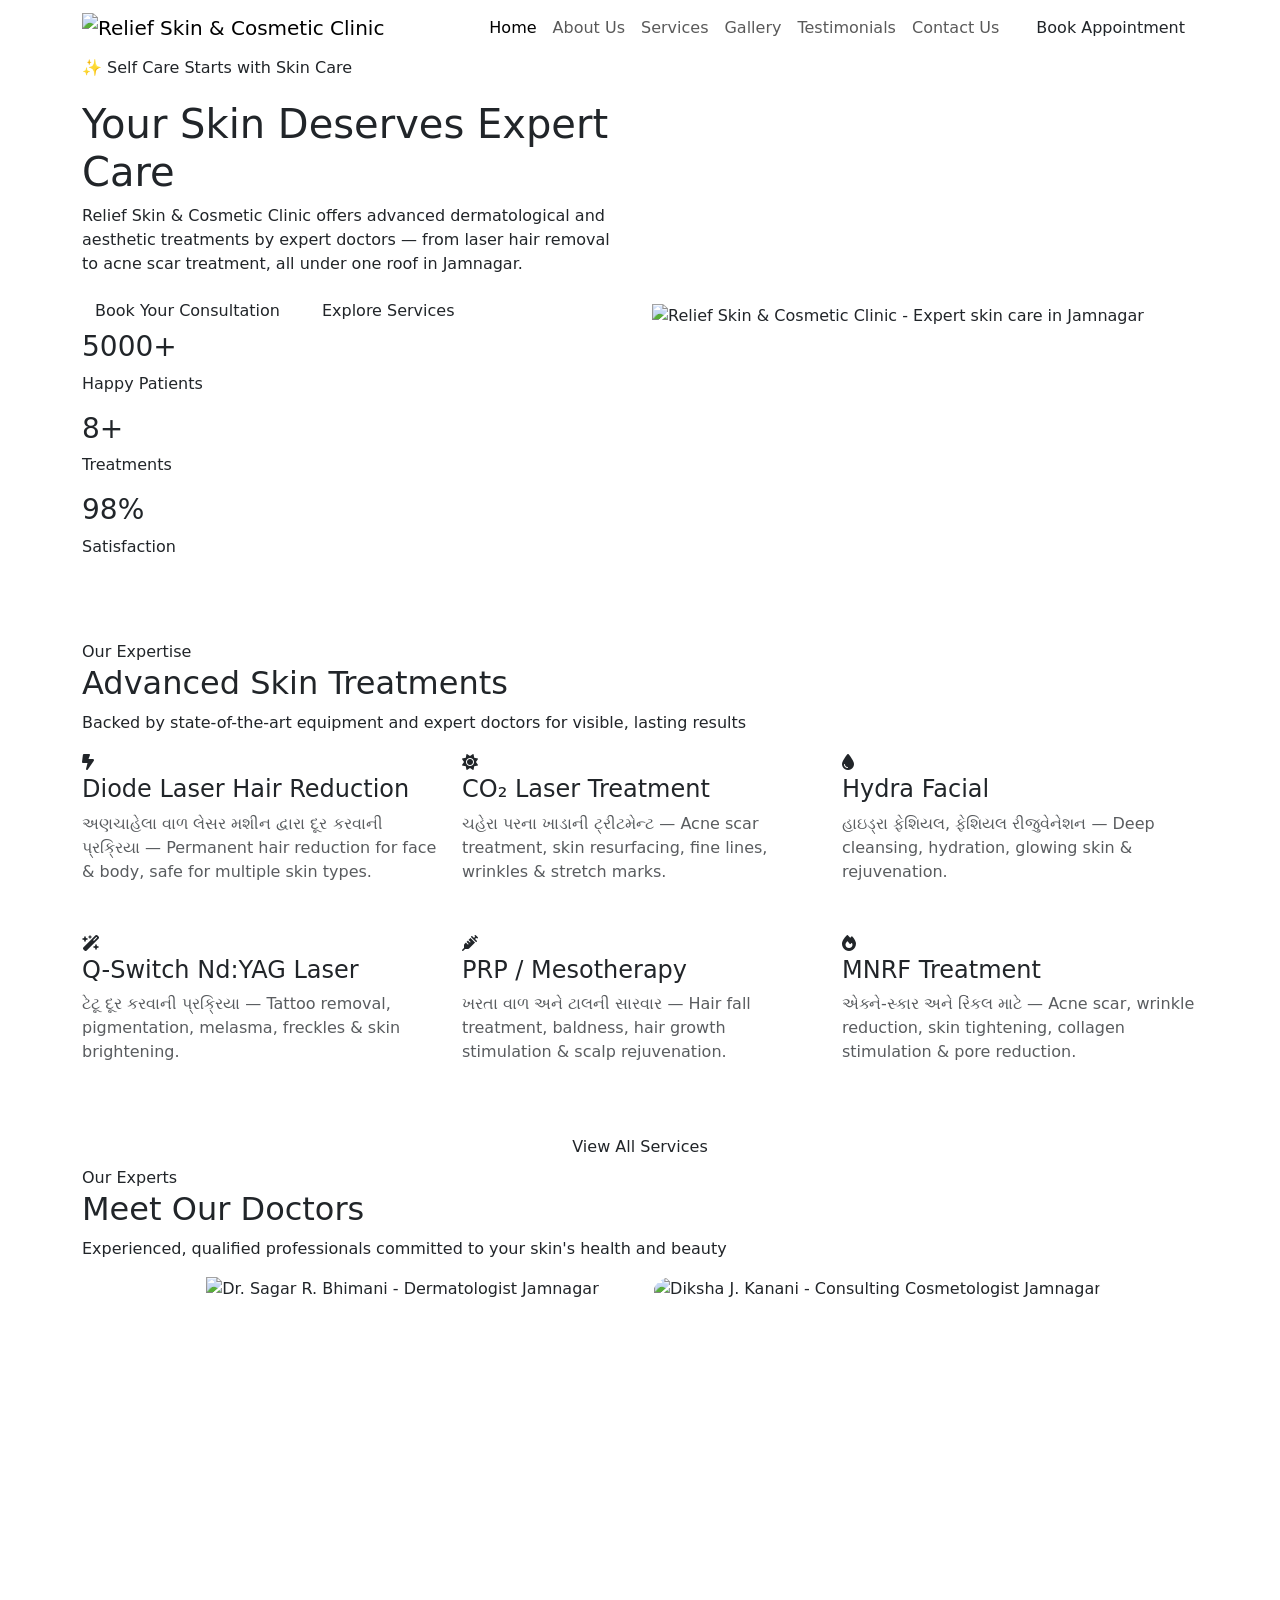
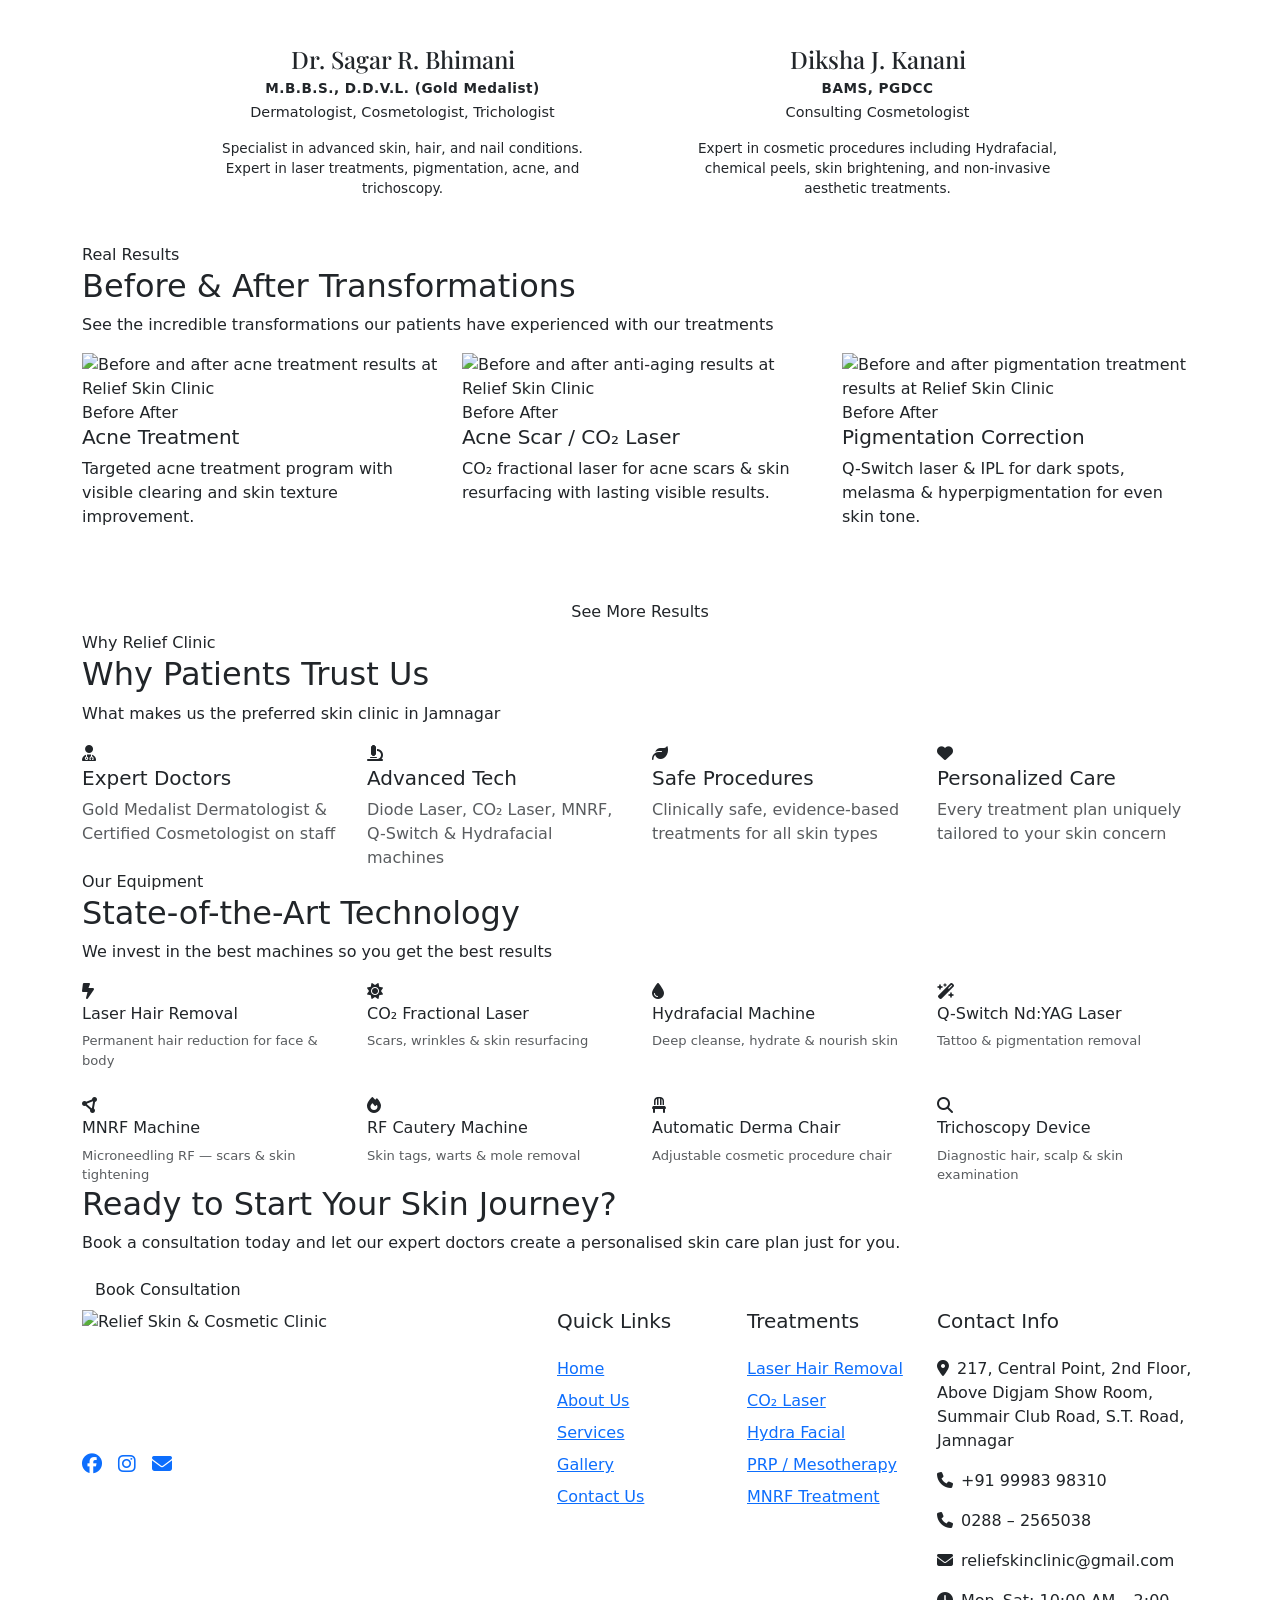
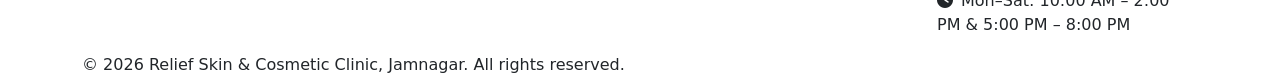
==== index.html @ c007d54d "All The Content" ====
<!DOCTYPE html>
<html lang="en">

<head>
    <meta charset="UTF-8">
    <meta name="viewport" content="width=device-width, initial-scale=1.0">
    <title>Relief Skin & Cosmetic Clinic | Dr. Sagar R. Bhimani | Jamnagar</title>
    <meta name="description"
        content="Relief Skin & Cosmetic Clinic — Expert dermatology, laser hair removal, acne scar treatment, CO₂ laser, Hydrafacial, tattoo removal & more in Jamnagar. Self care starts with skin care.">

    <!-- Google Fonts -->
    <link rel="preconnect" href="https://fonts.googleapis.com">
    <link rel="preconnect" href="https://fonts.gstatic.com" crossorigin>
    <link
        href="https://fonts.googleapis.com/css2?family=Inter:wght@300;400;500;600;700&family=Playfair+Display:wght@400;600;700&display=swap"
        rel="stylesheet">

    <!-- Bootstrap CSS -->
    <link href="https://cdn.jsdelivr.net/npm/bootstrap@5.3.0/dist/css/bootstrap.min.css" rel="stylesheet">

    <!-- FontAwesome -->
    <link rel="stylesheet" href="https://cdnjs.cloudflare.com/ajax/libs/font-awesome/6.4.0/css/all.min.css">

    <!-- Custom CSS -->
    <link rel="stylesheet" href="css/style.css">
</head>

<body>

    <!-- Navigation -->
    <nav class="navbar navbar-expand-lg navbar-light navbar-custom sticky-top" id="main-navbar">
        <div class="container">
            <a class="navbar-brand d-flex align-items-center" href="index.html">
                <img src="images/Logo/Relief logo_A.png" alt="Relief Skin & Cosmetic Clinic" class="clinic-logo">
            </a>
            <button class="navbar-toggler" type="button" data-bs-toggle="collapse" data-bs-target="#navbarNav">
                <span class="navbar-toggler-icon"></span>
            </button>
            <div class="collapse navbar-collapse" id="navbarNav">
                <ul class="navbar-nav ms-auto">
                    <li class="nav-item"><a class="nav-link active" href="index.html">Home</a></li>
                    <li class="nav-item"><a class="nav-link" href="about.html">About Us</a></li>
                    <li class="nav-item"><a class="nav-link" href="services.html">Services</a></li>
                    <li class="nav-item"><a class="nav-link" href="gallery.html">Gallery</a></li>
                    <li class="nav-item"><a class="nav-link" href="testimonials.html">Testimonials</a></li>
                    <li class="nav-item"><a class="nav-link" href="contact.html">Contact Us</a></li>
                </ul>
                <div class="d-flex ms-lg-3 mt-3 mt-lg-0">
                    <a href="appointment.html" class="btn btn-primary-custom">Book Appointment</a>
                </div>
            </div>
        </div>
    </nav>

    <!-- ===== HERO SECTION ===== -->
    <section class="hero-section" id="hero">
        <div class="container">
            <div class="row align-items-center">
                <div class="col-lg-6 hero-content">
                    <span class="section-label" style="margin-bottom: 20px; display: inline-block;">✨ Self Care Starts
                        with Skin Care</span>
                    <h1>Your Skin Deserves <span>Expert Care</span></h1>
                    <p>Relief Skin & Cosmetic Clinic offers advanced dermatological and aesthetic treatments by expert
                        doctors — from laser hair removal to acne scar treatment, all under one roof in Jamnagar.</p>
                    <div class="d-flex flex-wrap gap-3">
                        <a href="appointment.html" class="btn btn-primary-custom">Book Your Consultation</a>
                        <a href="services.html" class="btn btn-outline-green">Explore Services</a>
                    </div>
                    <div class="hero-stats">
                        <div class="hero-stat">
                            <h3>5000+</h3>
                            <p>Happy Patients</p>
                        </div>
                        <div class="hero-stat">
                            <h3>8+</h3>
                            <p>Treatments</p>
                        </div>
                        <div class="hero-stat">
                            <h3>98%</h3>
                            <p>Satisfaction</p>
                        </div>
                    </div>
                </div>
                <div class="col-lg-6 mt-5 mt-lg-0">
                    <div class="hero-image-wrapper">
                        <img src="images/hero-banner.png"
                            alt="Relief Skin & Cosmetic Clinic - Expert skin care in Jamnagar">
                        <div class="hero-image-decoration"></div>
                    </div>
                </div>
            </div>
        </div>
    </section>

    <!-- ===== QUICK INFO STRIP ===== -->
    <section style="background: var(--gradient-green); padding: 22px 0;">
        <div class="container">
            <div class="row g-3 text-white text-center">
                <div class="col-md-3 col-6 d-flex align-items-center justify-content-center gap-2">
                    <i class="fa-solid fa-clock"></i>
                    <span style="font-size: 0.9rem;">Mon–Sat: 10AM–2PM & 5PM–8PM</span>
                </div>
                <div class="col-md-3 col-6 d-flex align-items-center justify-content-center gap-2">
                    <i class="fa-solid fa-phone"></i>
                    <span style="font-size: 0.9rem;">+91 99983 98310</span>
                </div>
                <div class="col-md-3 col-6 d-flex align-items-center justify-content-center gap-2">
                    <i class="fa-solid fa-phone"></i>
                    <span style="font-size: 0.9rem;">0288 – 2565038</span>
                </div>
                <div class="col-md-3 col-6 d-flex align-items-center justify-content-center gap-2">
                    <i class="fa-solid fa-envelope"></i>
                    <span style="font-size: 0.9rem;">reliefskinclinic@gmail.com</span>
                </div>
            </div>
        </div>
    </section>

    <!-- ===== FEATURED SERVICES ===== -->
    <section class="section-padding" id="services-overview">
        <div class="container">
            <div class="section-title">
                <span class="section-label">Our Expertise</span>
                <h2>Advanced Skin Treatments</h2>
                <p>Backed by state-of-the-art equipment and expert doctors for visible, lasting results</p>
            </div>
            <div class="row g-4">
                <div class="col-md-4">
                    <div class="service-card animate-on-scroll">
                        <div class="service-icon">
                            <i class="fa-solid fa-bolt-lightning"></i>
                        </div>
                        <h4>Diode Laser Hair Reduction</h4>
                        <p class="text-muted">અણચાહેલા વાળ લેસર મશીન દ્વારા દૂર કરવાની પ્રક્રિયા — Permanent hair
                            reduction for face & body, safe for multiple skin types.</p>
                    </div>
                </div>
                <div class="col-md-4">
                    <div class="service-card animate-on-scroll">
                        <div class="service-icon">
                            <i class="fa-solid fa-sun"></i>
                        </div>
                        <h4>CO₂ Laser Treatment</h4>
                        <p class="text-muted">ચહેરા પરના ખાડાની ટ્રીટમેન્ટ — Acne scar treatment, skin resurfacing, fine
                            lines, wrinkles & stretch marks.</p>
                    </div>
                </div>
                <div class="col-md-4">
                    <div class="service-card animate-on-scroll">
                        <div class="service-icon">
                            <i class="fa-solid fa-droplet"></i>
                        </div>
                        <h4>Hydra Facial</h4>
                        <p class="text-muted">હાઇડ્રા ફેશિયલ, ફેશિયલ રીજુવેનેશન — Deep cleansing, hydration, glowing
                            skin & rejuvenation.</p>
                    </div>
                </div>
            </div>
            <div class="row g-4 mt-2">
                <div class="col-md-4">
                    <div class="service-card animate-on-scroll">
                        <div class="service-icon">
                            <i class="fa-solid fa-wand-magic-sparkles"></i>
                        </div>
                        <h4>Q-Switch Nd:YAG Laser</h4>
                        <p class="text-muted">ટેટૂ દૂર કરવાની પ્રક્રિયા — Tattoo removal, pigmentation, melasma,
                            freckles & skin brightening.</p>
                    </div>
                </div>
                <div class="col-md-4">
                    <div class="service-card animate-on-scroll">
                        <div class="service-icon">
                            <i class="fa-solid fa-syringe"></i>
                        </div>
                        <h4>PRP / Mesotherapy</h4>
                        <p class="text-muted">ખરતા વાળ અને ટાલની સારવાર — Hair fall treatment, baldness, hair growth
                            stimulation & scalp rejuvenation.</p>
                    </div>
                </div>
                <div class="col-md-4">
                    <div class="service-card animate-on-scroll">
                        <div class="service-icon">
                            <i class="fa-solid fa-fire"></i>
                        </div>
                        <h4>MNRF Treatment</h4>
                        <p class="text-muted">એક્ને-સ્કાર અને રિંકલ માટે — Acne scar, wrinkle reduction, skin
                            tightening, collagen stimulation & pore reduction.</p>
                    </div>
                </div>
            </div>
            <div class="text-center mt-5">
                <a href="services.html" class="btn btn-primary-custom">View All Services</a>
            </div>
        </div>
    </section>

    <!-- ===== OUR DOCTORS ===== -->
    <section class="section-padding bg-secondary-beige" id="doctors">
        <div class="container">
            <div class="section-title">
                <span class="section-label">Our Experts</span>
                <h2>Meet Our Doctors</h2>
                <p>Experienced, qualified professionals committed to your skin's health and beauty</p>
            </div>
            <div class="row g-4 justify-content-center">
                <!-- Dr. Sagar -->
                <div class="col-md-5">
                    <div class="team-card animate-on-scroll text-center">
                        <div style="overflow: hidden; border-radius: 20px 20px 0 0; height: 340px;">
                            <img src="images/Dr. Sagar R. Bhimani-photos/DSC07701.JPG"
                                alt="Dr. Sagar R. Bhimani - Dermatologist Jamnagar"
                                style="width:100%; height:100%; object-fit:cover; object-position: top;">
                        </div>
                        <div style="padding: 28px;">
                            <h4
                                style="font-family: 'Playfair Display', serif; color: var(--primary-green); margin-bottom: 4px;">
                                Dr. Sagar R. Bhimani</h4>
                            <p
                                style="color: var(--text-muted); font-size: 0.85rem; font-weight: 600; letter-spacing: 0.5px; margin-bottom: 4px;">
                                M.B.B.S., D.D.V.L. (Gold Medalist)</p>
                            <p
                                style="color: var(--primary-green); font-size: 0.9rem; font-weight: 500; margin-bottom: 14px;">
                                Dermatologist, Cosmetologist, Trichologist</p>
                            <p style="font-size: 0.85rem; color: var(--text-dark);">Specialist in advanced skin, hair,
                                and nail conditions. Expert in laser treatments, pigmentation, acne, and trichoscopy.
                            </p>
                        </div>
                    </div>
                </div>
                <!-- Diksha -->
                <div class="col-md-5">
                    <div class="team-card animate-on-scroll text-center">
                        <div style="overflow: hidden; border-radius: 20px 20px 0 0; height: 340px;">
                            <img src="images/Diksha J. Kanani-potos/DSC07679.JPG"
                                alt="Diksha J. Kanani - Consulting Cosmetologist Jamnagar"
                                style="width:100%; height:100%; object-fit:cover; object-position: top;">
                        </div>
                        <div style="padding: 28px;">
                            <h4
                                style="font-family: 'Playfair Display', serif; color: var(--primary-green); margin-bottom: 4px;">
                                Diksha J. Kanani</h4>
                            <p
                                style="color: var(--text-muted); font-size: 0.85rem; font-weight: 600; letter-spacing: 0.5px; margin-bottom: 4px;">
                                BAMS, PGDCC</p>
                            <p
                                style="color: var(--primary-green); font-size: 0.9rem; font-weight: 500; margin-bottom: 14px;">
                                Consulting Cosmetologist</p>
                            <p style="font-size: 0.85rem; color: var(--text-dark);">Expert in cosmetic procedures
                                including Hydrafacial, chemical peels, skin brightening, and non-invasive aesthetic
                                treatments.</p>
                        </div>
                    </div>
                </div>
            </div>
        </div>
    </section>

    <!-- ===== BEFORE & AFTER RESULTS ===== -->
    <section class="section-padding before-after-section" id="before-after">
        <div class="container">
            <div class="section-title">
                <span class="section-label">Real Results</span>
                <h2>Before & After Transformations</h2>
                <p>See the incredible transformations our patients have experienced with our treatments</p>
            </div>
            <div class="row g-4">
                <div class="col-md-4">
                    <div class="before-after-card animate-on-scroll">
                        <div class="before-after-image-container">
                            <img src="images/before-after-acne.png"
                                alt="Before and after acne treatment results at Relief Skin Clinic">
                            <div class="before-after-label">
                                <span class="label-before">Before</span>
                                <span class="label-after">After</span>
                            </div>
                        </div>
                        <div class="before-after-info">
                            <h5>Acne Treatment</h5>
                            <p>Targeted acne treatment program with visible clearing and skin texture improvement.</p>
                        </div>
                    </div>
                </div>
                <div class="col-md-4">
                    <div class="before-after-card animate-on-scroll">
                        <div class="before-after-image-container">
                            <img src="images/before-after-aging.png"
                                alt="Before and after anti-aging results at Relief Skin Clinic">
                            <div class="before-after-label">
                                <span class="label-before">Before</span>
                                <span class="label-after">After</span>
                            </div>
                        </div>
                        <div class="before-after-info">
                            <h5>Acne Scar / CO₂ Laser</h5>
                            <p>CO₂ fractional laser for acne scars & skin resurfacing with lasting visible results.</p>
                        </div>
                    </div>
                </div>
                <div class="col-md-4">
                    <div class="before-after-card animate-on-scroll">
                        <div class="before-after-image-container">
                            <img src="images/before-after-pigmentation.png"
                                alt="Before and after pigmentation treatment results at Relief Skin Clinic">
                            <div class="before-after-label">
                                <span class="label-before">Before</span>
                                <span class="label-after">After</span>
                            </div>
                        </div>
                        <div class="before-after-info">
                            <h5>Pigmentation Correction</h5>
                            <p>Q-Switch laser & IPL for dark spots, melasma & hyperpigmentation for even skin tone.</p>
                        </div>
                    </div>
                </div>
            </div>
            <div class="text-center mt-5">
                <a href="gallery.html" class="btn btn-primary-custom">See More Results</a>
            </div>
        </div>
    </section>

    <!-- ===== WHY CHOOSE US ===== -->
    <section class="section-padding" id="why-choose-us">
        <div class="container">
            <div class="section-title">
                <span class="section-label">Why Relief Clinic</span>
                <h2>Why Patients Trust Us</h2>
                <p>What makes us the preferred skin clinic in Jamnagar</p>
            </div>
            <div class="row g-4">
                <div class="col-md-3 col-6">
                    <div class="why-card animate-on-scroll">
                        <div class="icon-box"><i class="fa-solid fa-user-doctor"></i></div>
                        <h5>Expert Doctors</h5>
                        <p class="text-muted mb-0">Gold Medalist Dermatologist & Certified Cosmetologist on staff</p>
                    </div>
                </div>
                <div class="col-md-3 col-6">
                    <div class="why-card animate-on-scroll">
                        <div class="icon-box"><i class="fa-solid fa-microscope"></i></div>
                        <h5>Advanced Tech</h5>
                        <p class="text-muted mb-0">Diode Laser, CO₂ Laser, MNRF, Q-Switch & Hydrafacial machines</p>
                    </div>
                </div>
                <div class="col-md-3 col-6">
                    <div class="why-card animate-on-scroll">
                        <div class="icon-box"><i class="fa-solid fa-leaf"></i></div>
                        <h5>Safe Procedures</h5>
                        <p class="text-muted mb-0">Clinically safe, evidence-based treatments for all skin types</p>
                    </div>
                </div>
                <div class="col-md-3 col-6">
                    <div class="why-card animate-on-scroll">
                        <div class="icon-box"><i class="fa-solid fa-heart"></i></div>
                        <h5>Personalized Care</h5>
                        <p class="text-muted mb-0">Every treatment plan uniquely tailored to your skin concern</p>
                    </div>
                </div>
            </div>
        </div>
    </section>

    <!-- ===== EQUIPMENT SECTION ===== -->
    <section class="section-padding bg-mint" id="equipment">
        <div class="container">
            <div class="section-title">
                <span class="section-label">Our Equipment</span>
                <h2>State-of-the-Art Technology</h2>
                <p>We invest in the best machines so you get the best results</p>
            </div>
            <div class="row g-4">
                <div class="col-md-3 col-6">
                    <div class="why-card animate-on-scroll">
                        <div class="icon-box"><i class="fa-solid fa-bolt-lightning"></i></div>
                        <h6>Laser Hair Removal</h6>
                        <p class="text-muted mb-0" style="font-size:0.82rem;">Permanent hair reduction for face & body
                        </p>
                    </div>
                </div>
                <div class="col-md-3 col-6">
                    <div class="why-card animate-on-scroll">
                        <div class="icon-box"><i class="fa-solid fa-sun"></i></div>
                        <h6>CO₂ Fractional Laser</h6>
                        <p class="text-muted mb-0" style="font-size:0.82rem;">Scars, wrinkles & skin resurfacing</p>
                    </div>
                </div>
                <div class="col-md-3 col-6">
                    <div class="why-card animate-on-scroll">
                        <div class="icon-box"><i class="fa-solid fa-droplet"></i></div>
                        <h6>Hydrafacial Machine</h6>
                        <p class="text-muted mb-0" style="font-size:0.82rem;">Deep cleanse, hydrate & nourish skin</p>
                    </div>
                </div>
                <div class="col-md-3 col-6">
                    <div class="why-card animate-on-scroll">
                        <div class="icon-box"><i class="fa-solid fa-wand-magic-sparkles"></i></div>
                        <h6>Q-Switch Nd:YAG Laser</h6>
                        <p class="text-muted mb-0" style="font-size:0.82rem;">Tattoo & pigmentation removal</p>
                    </div>
                </div>
                <div class="col-md-3 col-6">
                    <div class="why-card animate-on-scroll">
                        <div class="icon-box"><i class="fa-solid fa-circle-nodes"></i></div>
                        <h6>MNRF Machine</h6>
                        <p class="text-muted mb-0" style="font-size:0.82rem;">Microneedling RF — scars & skin tightening
                        </p>
                    </div>
                </div>
                <div class="col-md-3 col-6">
                    <div class="why-card animate-on-scroll">
                        <div class="icon-box"><i class="fa-solid fa-fire"></i></div>
                        <h6>RF Cautery Machine</h6>
                        <p class="text-muted mb-0" style="font-size:0.82rem;">Skin tags, warts & mole removal</p>
                    </div>
                </div>
                <div class="col-md-3 col-6">
                    <div class="why-card animate-on-scroll">
                        <div class="icon-box"><i class="fa-solid fa-chair"></i></div>
                        <h6>Automatic Derma Chair</h6>
                        <p class="text-muted mb-0" style="font-size:0.82rem;">Adjustable cosmetic procedure chair</p>
                    </div>
                </div>
                <div class="col-md-3 col-6">
                    <div class="why-card animate-on-scroll">
                        <div class="icon-box"><i class="fa-solid fa-magnifying-glass"></i></div>
                        <h6>Trichoscopy Device</h6>
                        <p class="text-muted mb-0" style="font-size:0.82rem;">Diagnostic hair, scalp & skin examination
                        </p>
                    </div>
                </div>
            </div>
        </div>
    </section>

    <!-- ===== CTA BANNER ===== -->
    <section class="section-padding" id="cta-section">
        <div class="container">
            <div class="cta-banner">
                <h2>Ready to Start Your Skin Journey?</h2>
                <p>Book a consultation today and let our expert doctors create a personalised skin care plan just for
                    you.</p>
                <a href="appointment.html" class="btn btn-cta-white">Book Consultation</a>
            </div>
        </div>
    </section>

    <!-- ===== FOOTER ===== -->
    <footer class="footer" id="footer">
        <div class="container">
            <div class="row g-4">
                <div class="col-lg-4">
                    <div class="footer-logo-wrap">
                        <img src="images/Logo/Relief logo_A.png" alt="Relief Skin & Cosmetic Clinic">
                    </div>
                    <p style="color: rgba(255,255,255,0.65);">"Self Care Starts with Skin Care" — Your trusted
                        destination for advanced dermatology & aesthetic treatments in Jamnagar.</p>
                    <div class="d-flex gap-3 mt-4 social-links">
                        <a href="#"><i class="fa-brands fa-facebook fs-5"></i></a>
                        <a href="#"><i class="fa-brands fa-instagram fs-5"></i></a>
                        <a href="mailto:reliefskinclinic@gmail.com"><i class="fa-solid fa-envelope fs-5"></i></a>
                    </div>
                </div>
                <div class="col-lg-2 offset-lg-1">
                    <h5 class="mb-4">Quick Links</h5>
                    <ul class="list-unstyled">
                        <li class="mb-2"><a href="index.html">Home</a></li>
                        <li class="mb-2"><a href="about.html">About Us</a></li>
                        <li class="mb-2"><a href="services.html">Services</a></li>
                        <li class="mb-2"><a href="gallery.html">Gallery</a></li>
                        <li class="mb-2"><a href="contact.html">Contact Us</a></li>
                    </ul>
                </div>
                <div class="col-lg-2">
                    <h5 class="mb-4">Treatments</h5>
                    <ul class="list-unstyled">
                        <li class="mb-2"><a href="services.html">Laser Hair Removal</a></li>
                        <li class="mb-2"><a href="services.html">CO₂ Laser</a></li>
                        <li class="mb-2"><a href="services.html">Hydra Facial</a></li>
                        <li class="mb-2"><a href="services.html">PRP / Mesotherapy</a></li>
                        <li class="mb-2"><a href="services.html">MNRF Treatment</a></li>
                    </ul>
                </div>
                <div class="col-lg-3">
                    <h5 class="mb-4">Contact Info</h5>
                    <ul class="list-unstyled">
                        <li class="mb-3"><i class="fa-solid fa-location-dot me-2"
                                style="color: var(--sage-green);"></i>217, Central Point, 2nd Floor, Above Digjam Show
                            Room, Summair Club Road, S.T. Road, Jamnagar</li>
                        <li class="mb-3"><i class="fa-solid fa-phone me-2" style="color: var(--sage-green);"></i>+91
                            99983 98310</li>
                        <li class="mb-3"><i class="fa-solid fa-phone me-2" style="color: var(--sage-green);"></i>0288 –
                            2565038</li>
                        <li class="mb-3"><i class="fa-solid fa-envelope me-2"
                                style="color: var(--sage-green);"></i>reliefskinclinic@gmail.com</li>
                        <li class="mb-3"><i class="fa-solid fa-clock me-2"
                                style="color: var(--sage-green);"></i>Mon–Sat: 10:00 AM – 2:00 PM & 5:00 PM – 8:00 PM
                        </li>
                    </ul>
                </div>
            </div>
            <div class="footer-bottom">
                <p class="mb-0">&copy; 2026 Relief Skin & Cosmetic Clinic, Jamnagar. All rights reserved.</p>
            </div>
        </div>
    </footer>

    <!-- Bootstrap JS -->
    <script src="https://cdn.jsdelivr.net/npm/bootstrap@5.3.0/dist/js/bootstrap.bundle.min.js"></script>
    <script src="js/script.js"></script>
    <script src="js/chatbot.js"></script>
</body>

</html>
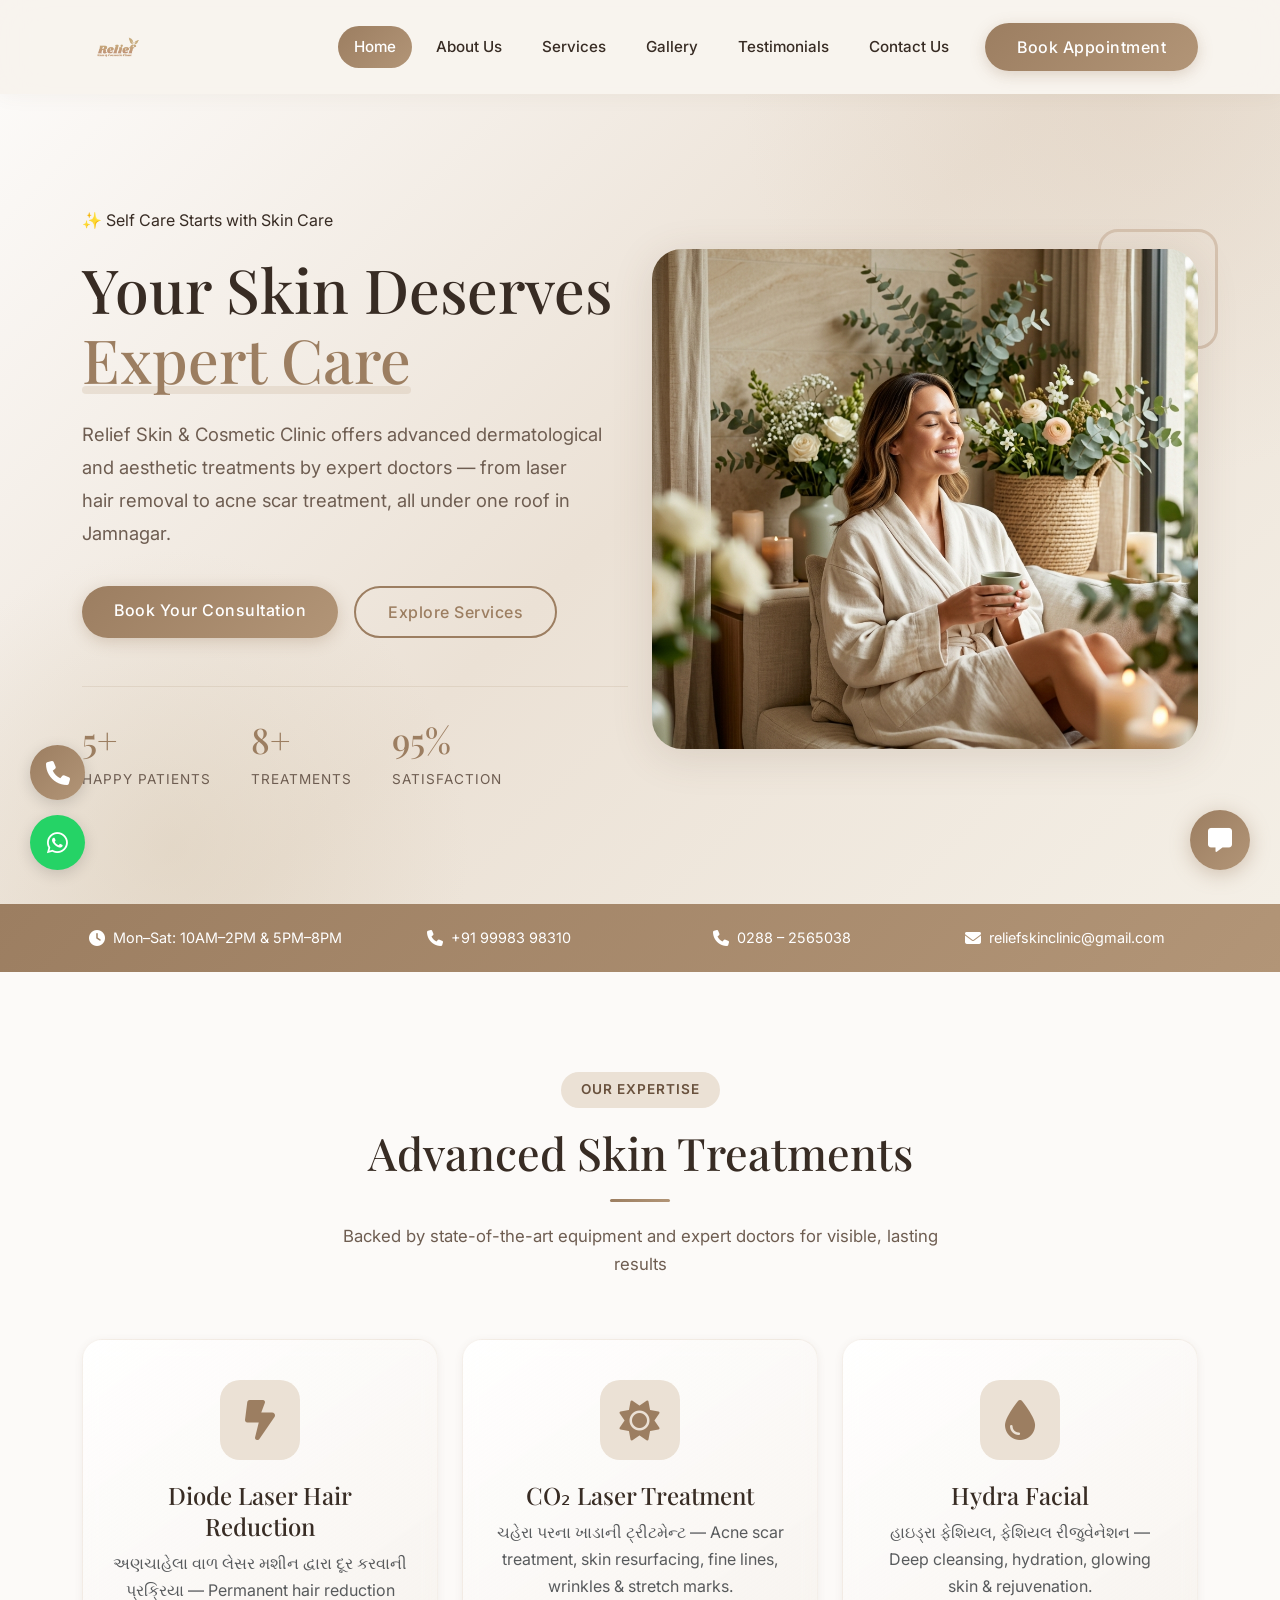
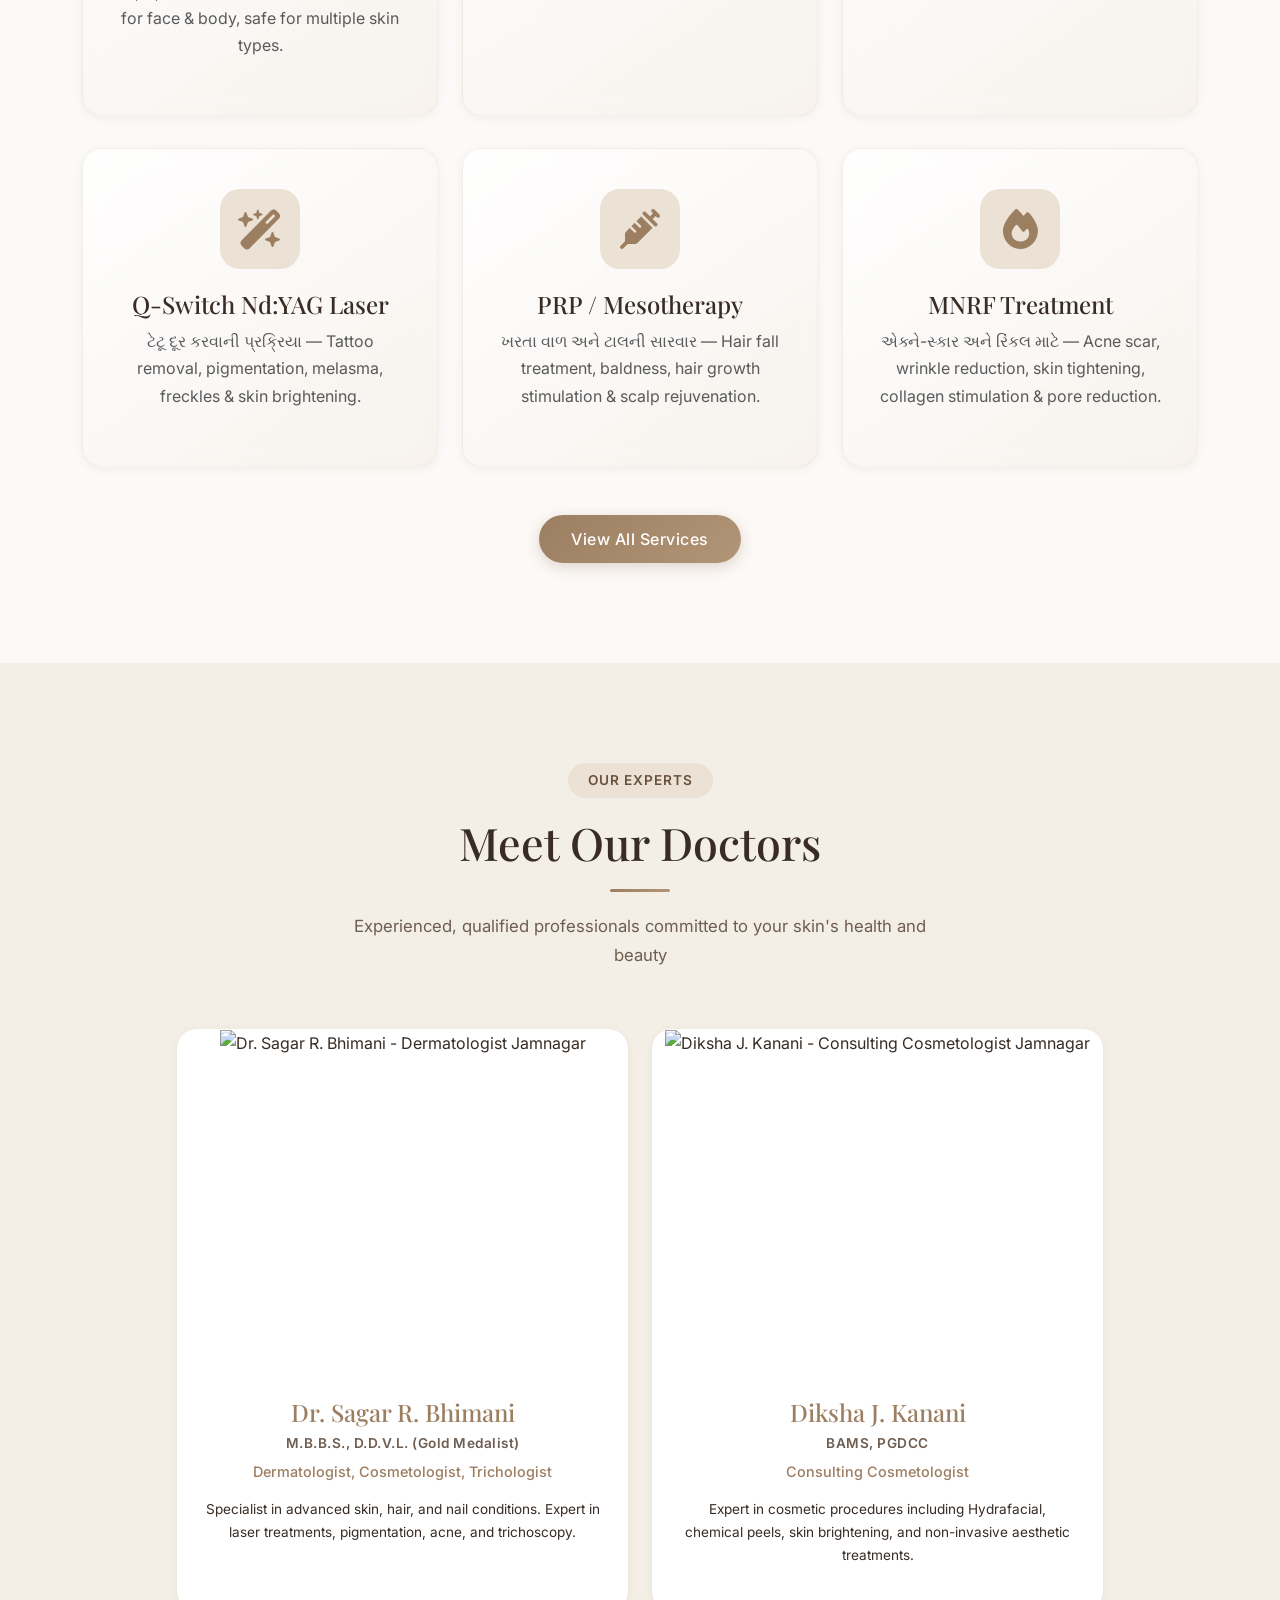
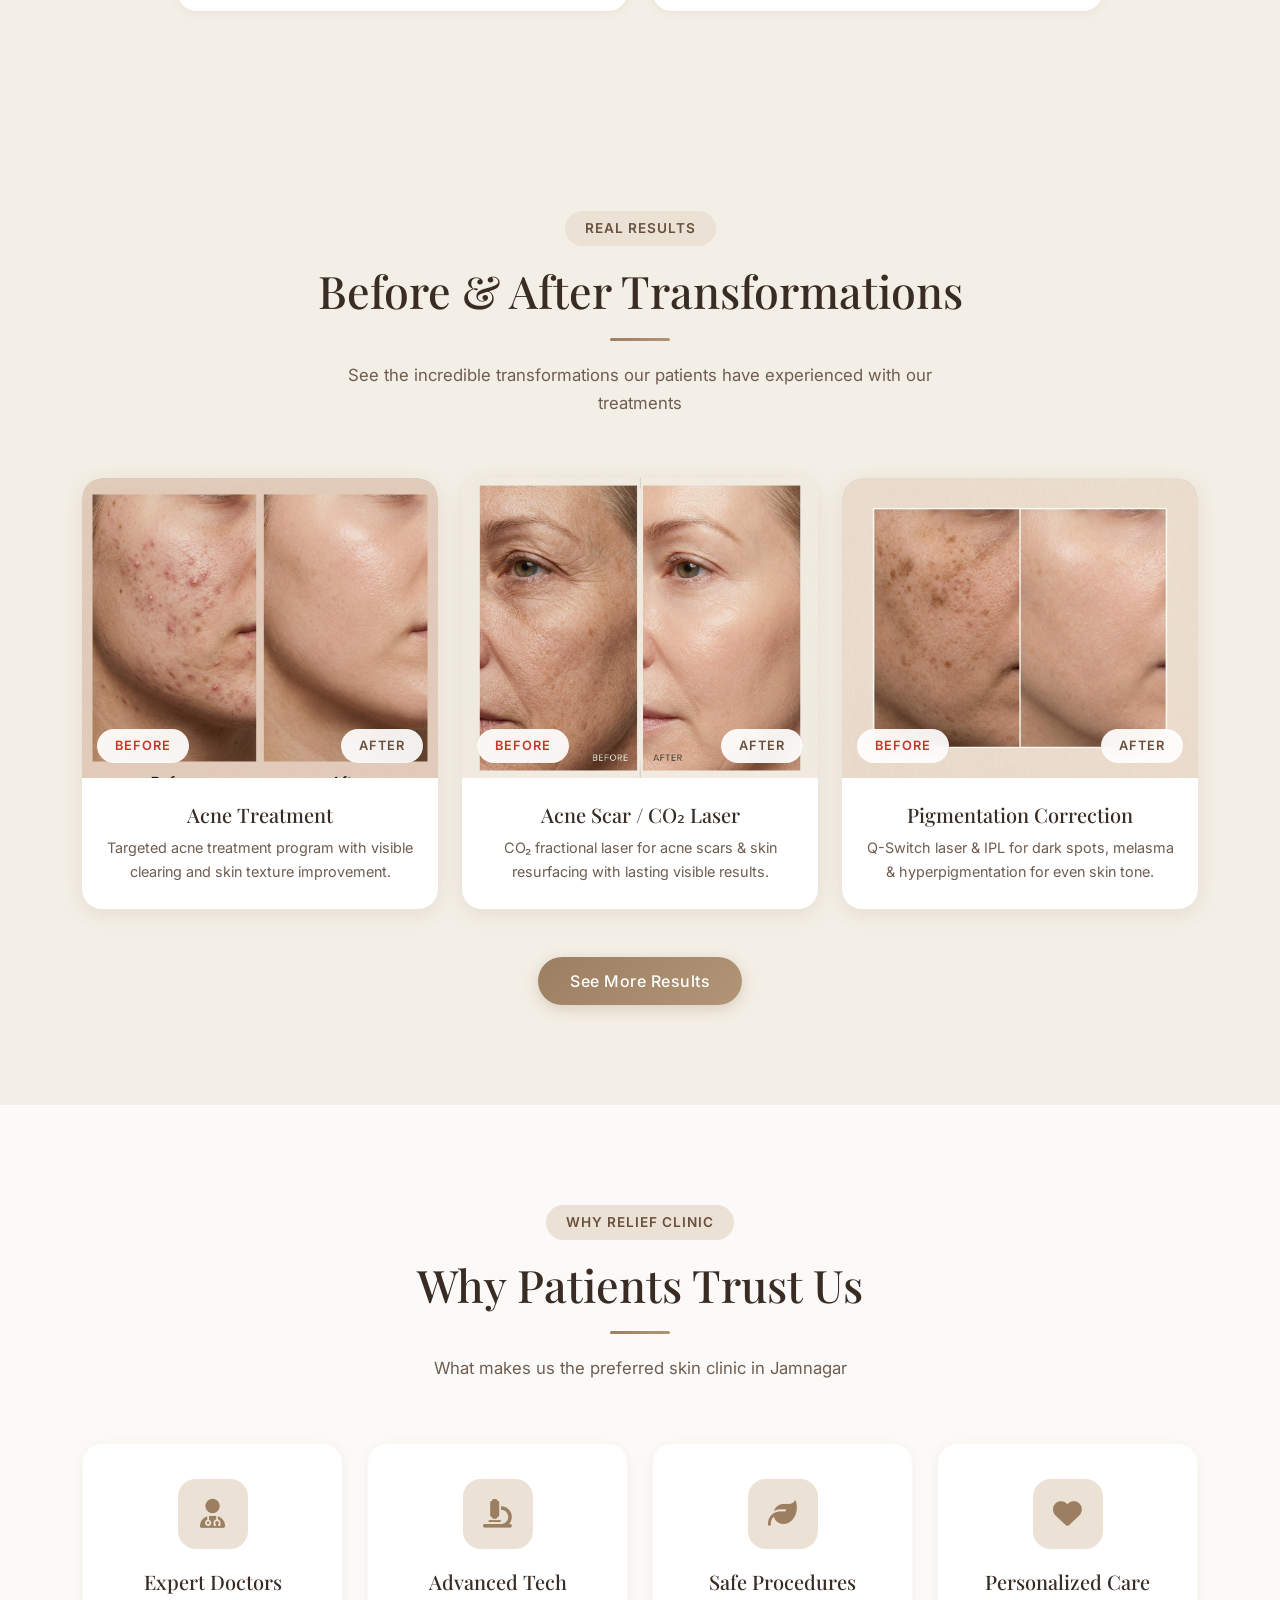
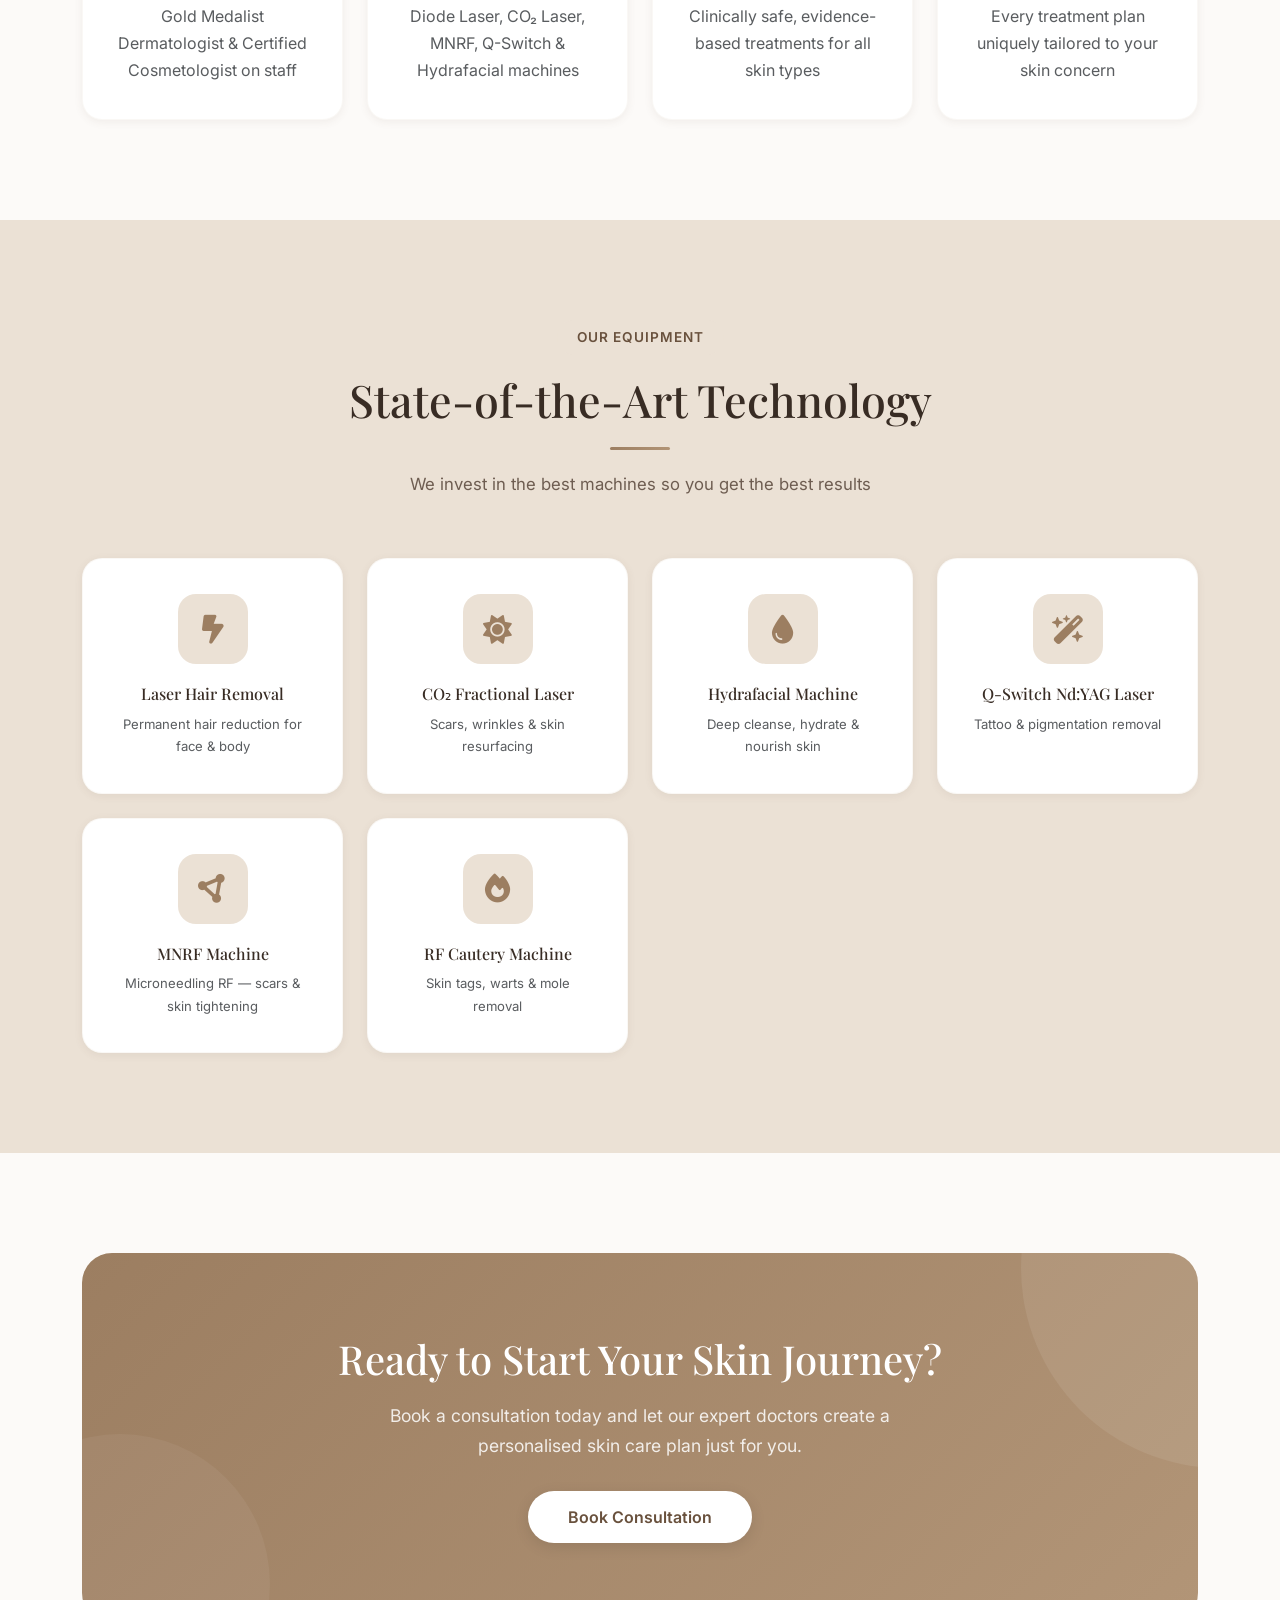
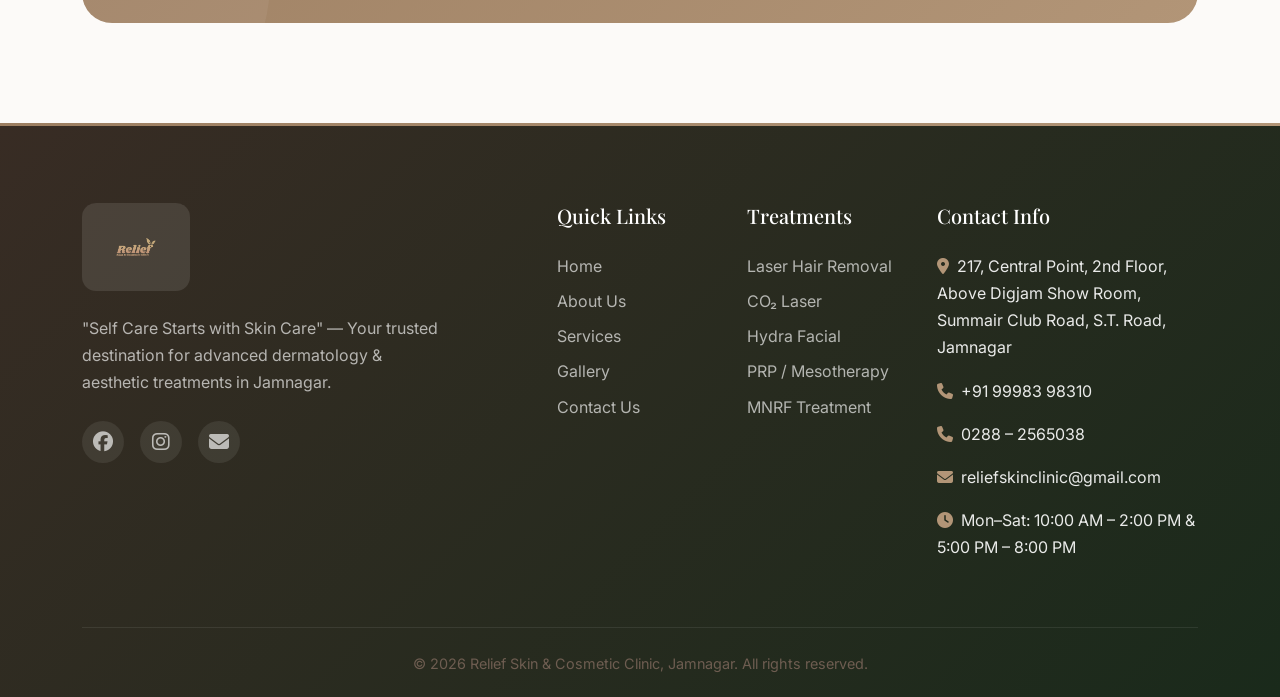
==== commit 31e0b437: "S2" ====
--- a/index.html
+++ b/index.html
@@ -22,7 +22,7 @@
     <link rel="stylesheet" href="https://cdnjs.cloudflare.com/ajax/libs/font-awesome/6.4.0/css/all.min.css">
 
     <!-- Custom CSS -->
-    <link rel="stylesheet" href="css/style.css">
+    <link rel="stylesheet" href="CSS/style.css">
 </head>
 
 <body>
@@ -31,7 +31,7 @@
     <nav class="navbar navbar-expand-lg navbar-light navbar-custom sticky-top" id="main-navbar">
         <div class="container">
             <a class="navbar-brand d-flex align-items-center" href="index.html">
-                <img src="images/Logo/Relief logo_A.png" alt="Relief Skin & Cosmetic Clinic" class="clinic-logo">
+                <img src="IMAGES/Logo/Relief logo_A.png" alt="Relief Skin & Cosmetic Clinic" class="clinic-logo">
             </a>
             <button class="navbar-toggler" type="button" data-bs-toggle="collapse" data-bs-target="#navbarNav">
                 <span class="navbar-toggler-icon"></span>
@@ -83,7 +83,7 @@
                 </div>
                 <div class="col-lg-6 mt-5 mt-lg-0">
                     <div class="hero-image-wrapper">
-                        <img src="images/hero-banner.png"
+                        <img src="IMAGES/hero-banner.png"
                             alt="Relief Skin & Cosmetic Clinic - Expert skin care in Jamnagar">
                         <div class="hero-image-decoration"></div>
                     </div>
@@ -207,7 +207,7 @@
                 <div class="col-md-5">
                     <div class="team-card animate-on-scroll text-center">
                         <div style="overflow: hidden; border-radius: 20px 20px 0 0; height: 340px;">
-                            <img src="images/Dr. Sagar R. Bhimani-photos/DSC07701.JPG"
+                            <img src="IMAGES/Dr. Sagar R. Bhimani-photos/DSC07701.JPG"
                                 alt="Dr. Sagar R. Bhimani - Dermatologist Jamnagar"
                                 style="width:100%; height:100%; object-fit:cover; object-position: top;">
                         </div>
@@ -231,7 +231,7 @@
                 <div class="col-md-5">
                     <div class="team-card animate-on-scroll text-center">
                         <div style="overflow: hidden; border-radius: 20px 20px 0 0; height: 340px;">
-                            <img src="images/Diksha J. Kanani-potos/DSC07679.JPG"
+                            <img src="IMAGES/Diksha J. Kanani-potos/DSC07679.JPG"
                                 alt="Diksha J. Kanani - Consulting Cosmetologist Jamnagar"
                                 style="width:100%; height:100%; object-fit:cover; object-position: top;">
                         </div>
@@ -267,7 +267,7 @@
                 <div class="col-md-4">
                     <div class="before-after-card animate-on-scroll">
                         <div class="before-after-image-container">
-                            <img src="images/before-after-acne.png"
+                            <img src="IMAGES/before-after-acne.png"
                                 alt="Before and after acne treatment results at Relief Skin Clinic">
                             <div class="before-after-label">
                                 <span class="label-before">Before</span>
@@ -283,7 +283,7 @@
                 <div class="col-md-4">
                     <div class="before-after-card animate-on-scroll">
                         <div class="before-after-image-container">
-                            <img src="images/before-after-aging.png"
+                            <img src="IMAGES/before-after-aging.png"
                                 alt="Before and after anti-aging results at Relief Skin Clinic">
                             <div class="before-after-label">
                                 <span class="label-before">Before</span>
@@ -299,7 +299,7 @@
                 <div class="col-md-4">
                     <div class="before-after-card animate-on-scroll">
                         <div class="before-after-image-container">
-                            <img src="images/before-after-pigmentation.png"
+                            <img src="IMAGES/before-after-pigmentation.png"
                                 alt="Before and after pigmentation treatment results at Relief Skin Clinic">
                             <div class="before-after-label">
                                 <span class="label-before">Before</span>
@@ -450,7 +450,7 @@
             <div class="row g-4">
                 <div class="col-lg-4">
                     <div class="footer-logo-wrap">
-                        <img src="images/Logo/Relief logo_A.png" alt="Relief Skin & Cosmetic Clinic">
+                        <img src="IMAGES/Logo/Relief logo_A.png" alt="Relief Skin & Cosmetic Clinic">
                     </div>
                     <p style="color: rgba(255,255,255,0.65);">"Self Care Starts with Skin Care" — Your trusted
                         destination for advanced dermatology & aesthetic treatments in Jamnagar.</p>
@@ -506,8 +506,8 @@
 
     <!-- Bootstrap JS -->
     <script src="https://cdn.jsdelivr.net/npm/bootstrap@5.3.0/dist/js/bootstrap.bundle.min.js"></script>
-    <script src="js/script.js"></script>
-    <script src="js/chatbot.js"></script>
+    <script src="JS/script.js"></script>
+    <script src="JS/chatbot.js"></script>
 </body>
 
 </html>
--- a/CSS/style.css
+++ b/CSS/style.css
@@ -0,0 +1,1604 @@
+/* ===================================================
+   GLOW SKINCARE — Premium Warm Beige Theme
+   =================================================== */
+
+:root {
+  /* Beige Palette */
+  --primary-beige: #FCFAF8;
+  --secondary-beige: #F4EFE6;
+  --dark-beige: #CBB9A0;
+  --warm-beige: #B89F7D;
+
+  /* Green Palette */
+  --primary-green: #9C7E61;
+  --light-green: #D5C2AF;
+  --dark-green: #69513D;
+  --mint-green: #EBE1D5;
+  --sage-green: #B29577;
+
+  /* Neutral */
+  --text-dark: #382C24;
+  --text-muted: #6E5D51;
+  --white: #FFFFFF;
+  --accent-color: #9C7E61;
+  --accent-hover: #69513D;
+
+  /* Gradients */
+  --gradient-hero: linear-gradient(135deg, #FCFAF8 0%, #EBE1D5 50%, #F4EFE6 100%);
+  --gradient-green: linear-gradient(135deg, #9C7E61, #B29577);
+  --gradient-card: linear-gradient(145deg, rgba(255,255,255,0.9), rgba(235,225,213,0.3));
+
+  /* Shadows */
+  --shadow-sm: 0 2px 8px rgba(105,81,61,0.08);
+  --shadow-md: 0 4px 20px rgba(105,81,61,0.12);
+  --shadow-lg: 0 8px 40px rgba(105,81,61,0.15);
+  --shadow-glow: 0 0 30px rgba(156,126,97,0.2);
+}
+
+/* ===== GLOBAL RESETS & BASE ===== */
+* {
+  margin: 0;
+  padding: 0;
+  box-sizing: border-box;
+}
+
+html {
+  scroll-behavior: smooth;
+}
+
+body {
+  font-family: 'Inter', 'Segoe UI', Roboto, Helvetica, Arial, sans-serif;
+  color: var(--text-dark);
+  background-color: var(--primary-beige);
+  line-height: 1.7;
+  overflow-x: hidden;
+}
+
+h1, h2, h3, h4, h5, h6 {
+  font-family: 'Playfair Display', serif;
+  color: var(--text-dark);
+  line-height: 1.3;
+}
+
+p {
+  color: var(--text-muted);
+}
+
+img {
+  max-width: 100%;
+  height: auto;
+}
+
+/* ===== UTILITY CLASSES ===== */
+.bg-beige {
+  background-color: var(--primary-beige) !important;
+}
+
+.bg-secondary-beige {
+  background-color: var(--secondary-beige) !important;
+}
+
+.bg-mint {
+  background-color: var(--mint-green) !important;
+}
+
+.text-accent {
+  color: var(--accent-color) !important;
+}
+
+.text-green {
+  color: var(--primary-green) !important;
+}
+
+/* ===== BUTTONS ===== */
+.btn-primary-custom {
+  background: var(--gradient-green);
+  color: var(--white);
+  border: none;
+  padding: 12px 32px;
+  border-radius: 50px;
+  font-weight: 500;
+  letter-spacing: 0.5px;
+  transition: all 0.4s cubic-bezier(0.25, 0.8, 0.25, 1);
+  box-shadow: 0 4px 15px rgba(156,126,97,0.3);
+  position: relative;
+  overflow: hidden;
+}
+
+.btn-primary-custom::before {
+  content: '';
+  position: absolute;
+  top: 0;
+  left: -100%;
+  width: 100%;
+  height: 100%;
+  background: linear-gradient(90deg, transparent, rgba(255,255,255,0.2), transparent);
+  transition: left 0.5s;
+}
+
+.btn-primary-custom:hover {
+  background: linear-gradient(135deg, #69513D, #9C7E61);
+  color: var(--white);
+  transform: translateY(-2px);
+  box-shadow: 0 6px 25px rgba(156,126,97,0.4);
+}
+
+.btn-primary-custom:hover::before {
+  left: 100%;
+}
+
+.btn-outline-green {
+  background: transparent;
+  color: var(--primary-green);
+  border: 2px solid var(--primary-green);
+  padding: 12px 32px;
+  border-radius: 50px;
+  font-weight: 500;
+  letter-spacing: 0.5px;
+  transition: all 0.4s cubic-bezier(0.25, 0.8, 0.25, 1);
+}
+
+.btn-outline-green:hover {
+  background: var(--primary-green);
+  color: var(--white);
+  transform: translateY(-2px);
+  box-shadow: 0 4px 15px rgba(156,126,97,0.3);
+}
+
+/* ===== NAVBAR ===== */
+.navbar-custom {
+  background: rgba(247,243,237,0.85);
+  backdrop-filter: blur(20px);
+  -webkit-backdrop-filter: blur(20px);
+  box-shadow: 0 1px 20px rgba(105,81,61,0.06);
+  padding: 6px 0;
+  transition: all 0.3s ease;
+}
+
+/* Logo sizing — PNG has white padding so we compensate with larger display height */
+.navbar-brand .clinic-logo {
+  height: 72px;
+  width: auto;
+  display: block;
+  object-fit: contain;
+  transition: all 0.3s ease;
+}
+
+.navbar-custom.scrolled .clinic-logo {
+  height: 60px;
+}
+
+/* Footer logo — shown in a subtle pill so white-bg PNG is visible on dark footer */
+.footer-logo-wrap {
+  display: inline-block;
+  background: rgba(255,255,255,0.10);
+  border-radius: 14px;
+  padding: 10px 20px;
+  margin-bottom: 16px;
+}
+
+.footer-logo-wrap img {
+  height: 68px;
+  width: auto;
+  display: block;
+  object-fit: contain;
+}
+
+.navbar-custom.scrolled {
+  background: rgba(247,243,237,0.95);
+  box-shadow: 0 2px 30px rgba(105,81,61,0.1);
+  padding: 8px 0;
+}
+
+.navbar-custom .nav-link {
+  color: var(--text-dark);
+  font-weight: 500;
+  margin: 0 4px;
+  padding: 8px 16px !important;
+  border-radius: 30px;
+  transition: all 0.3s ease;
+  font-size: 0.95rem;
+  position: relative;
+}
+
+.navbar-custom .nav-link:hover {
+  color: var(--primary-green);
+  background: rgba(156,126,97,0.08);
+}
+
+.navbar-custom .nav-link.active {
+  color: var(--white);
+  background: var(--gradient-green);
+}
+
+/* ===== HERO SECTION ===== */
+.hero-section {
+  background: var(--gradient-hero);
+  padding: 0;
+  text-align: left;
+  min-height: 90vh;
+  display: flex;
+  align-items: center;
+  position: relative;
+  overflow: hidden;
+}
+
+.hero-section::before {
+  content: '';
+  position: absolute;
+  top: -50%;
+  right: -20%;
+  width: 800px;
+  height: 800px;
+  background: radial-gradient(circle, rgba(213,194,175,0.3) 0%, transparent 70%);
+  border-radius: 50%;
+  animation: floatBubble 8s ease-in-out infinite;
+}
+
+.hero-section::after {
+  content: '';
+  position: absolute;
+  bottom: -30%;
+  left: -10%;
+  width: 600px;
+  height: 600px;
+  background: radial-gradient(circle, rgba(212,197,173,0.4) 0%, transparent 70%);
+  border-radius: 50%;
+  animation: floatBubble 10s ease-in-out infinite reverse;
+}
+
+@keyframes floatBubble {
+  0%, 100% { transform: translate(0, 0) scale(1); }
+  50% { transform: translate(30px, -30px) scale(1.05); }
+}
+
+.hero-content {
+  position: relative;
+  z-index: 2;
+}
+
+.hero-section h1 {
+  font-size: 3.8rem;
+  margin-bottom: 24px;
+  line-height: 1.15;
+  color: var(--text-dark);
+}
+
+.hero-section h1 span {
+  color: var(--primary-green);
+  position: relative;
+}
+
+.hero-section h1 span::after {
+  content: '';
+  position: absolute;
+  bottom: 5px;
+  left: 0;
+  width: 100%;
+  height: 8px;
+  background: rgba(213,194,175,0.4);
+  border-radius: 4px;
+  z-index: -1;
+}
+
+.hero-section p {
+  font-size: 1.15rem;
+  color: var(--text-muted);
+  max-width: 520px;
+  margin-bottom: 36px;
+  line-height: 1.8;
+}
+
+.hero-image-wrapper {
+  position: relative;
+  z-index: 2;
+}
+
+.hero-image-wrapper img {
+  border-radius: 30px;
+  box-shadow: var(--shadow-lg);
+  width: 100%;
+  height: 500px;
+  object-fit: cover;
+  animation: fadeInUp 1s ease-out 0.3s both;
+}
+
+.hero-image-decoration {
+  position: absolute;
+  width: 120px;
+  height: 120px;
+  border: 3px solid var(--light-green);
+  border-radius: 20px;
+  top: -20px;
+  right: -20px;
+  z-index: -1;
+  animation: rotate-slow 20s linear infinite;
+}
+
+@keyframes rotate-slow {
+  from { transform: rotate(0deg); }
+  to { transform: rotate(360deg); }
+}
+
+.hero-stats {
+  display: flex;
+  gap: 40px;
+  margin-top: 48px;
+  padding-top: 30px;
+  border-top: 1px solid rgba(156,126,97,0.15);
+}
+
+.hero-stat h3 {
+  font-size: 2.2rem;
+  color: var(--primary-green);
+  margin-bottom: 4px;
+  font-family: 'Playfair Display', serif;
+}
+
+.hero-stat p {
+  font-size: 0.85rem;
+  color: var(--text-muted);
+  margin: 0;
+  text-transform: uppercase;
+  letter-spacing: 1px;
+}
+
+/* ===== SECTIONS ===== */
+.section-padding {
+  padding: 100px 0;
+}
+
+.section-title {
+  text-align: center;
+  margin-bottom: 60px;
+}
+
+.section-title .section-label {
+  display: inline-block;
+  background: var(--mint-green);
+  color: var(--dark-green);
+  padding: 6px 20px;
+  border-radius: 30px;
+  font-size: 0.85rem;
+  font-weight: 600;
+  letter-spacing: 1px;
+  text-transform: uppercase;
+  margin-bottom: 16px;
+}
+
+.section-title h2 {
+  font-size: 2.8rem;
+  position: relative;
+  padding-bottom: 20px;
+}
+
+.section-title h2::after {
+  content: '';
+  position: absolute;
+  bottom: 0;
+  left: 50%;
+  transform: translateX(-50%);
+  width: 60px;
+  height: 3px;
+  background: var(--gradient-green);
+  border-radius: 2px;
+}
+
+.section-title p {
+  max-width: 600px;
+  margin: 20px auto 0;
+  font-size: 1.05rem;
+}
+
+/* ===== SERVICE CARDS ===== */
+.service-card {
+  background: var(--gradient-card);
+  backdrop-filter: blur(10px);
+  padding: 40px 30px;
+  border-radius: 20px;
+  text-align: center;
+  border: 1px solid rgba(213,194,175,0.2);
+  box-shadow: var(--shadow-sm);
+  transition: all 0.4s cubic-bezier(0.25, 0.8, 0.25, 1);
+  height: 100%;
+  position: relative;
+  overflow: hidden;
+}
+
+.service-card::before {
+  content: '';
+  position: absolute;
+  top: 0;
+  left: 0;
+  width: 100%;
+  height: 4px;
+  background: var(--gradient-green);
+  transform: scaleX(0);
+  transform-origin: left;
+  transition: transform 0.4s ease;
+}
+
+.service-card:hover {
+  transform: translateY(-12px);
+  box-shadow: var(--shadow-lg);
+  border-color: rgba(156,126,97,0.3);
+}
+
+.service-card:hover::before {
+  transform: scaleX(1);
+}
+
+.service-icon {
+  font-size: 2.5rem;
+  color: var(--primary-green);
+  margin-bottom: 20px;
+  display: inline-flex;
+  align-items: center;
+  justify-content: center;
+  width: 80px;
+  height: 80px;
+  background: var(--mint-green);
+  border-radius: 20px;
+  transition: all 0.3s ease;
+}
+
+.service-card:hover .service-icon {
+  background: var(--gradient-green);
+  color: var(--white);
+  transform: scale(1.1) rotate(5deg);
+}
+
+/* ===== SERVICE IMAGE CARDS ===== */
+.service-image-card {
+  background: var(--white);
+  border-radius: 20px;
+  overflow: hidden;
+  box-shadow: var(--shadow-sm);
+  transition: all 0.4s cubic-bezier(0.25, 0.8, 0.25, 1);
+  height: 100%;
+}
+
+.service-image-card:hover {
+  transform: translateY(-10px);
+  box-shadow: var(--shadow-lg);
+}
+
+.service-image-card img {
+  width: 100%;
+  height: 220px;
+  object-fit: cover;
+  transition: transform 0.6s ease;
+}
+
+.service-image-card:hover img {
+  transform: scale(1.05);
+}
+
+.service-image-card .card-content {
+  padding: 28px;
+}
+
+.service-image-card h4 {
+  margin-bottom: 12px;
+  font-size: 1.3rem;
+}
+
+/* ===== SKINCARE FLOW / TREATMENT JOURNEY ===== */
+.skincare-flow {
+  position: relative;
+  padding: 40px 0;
+}
+
+.flow-timeline {
+  position: relative;
+}
+
+.flow-timeline::before {
+  content: '';
+  position: absolute;
+  left: 50%;
+  top: 0;
+  bottom: 0;
+  width: 3px;
+  background: linear-gradient(to bottom, var(--light-green), var(--primary-green), var(--dark-green));
+  transform: translateX(-50%);
+  border-radius: 2px;
+}
+
+.flow-step {
+  display: flex;
+  align-items: center;
+  margin-bottom: 60px;
+  position: relative;
+  opacity: 0;
+  animation: fadeInUp 0.6s ease forwards;
+}
+
+.flow-step:nth-child(1) { animation-delay: 0.1s; }
+.flow-step:nth-child(2) { animation-delay: 0.3s; }
+.flow-step:nth-child(3) { animation-delay: 0.5s; }
+.flow-step:nth-child(4) { animation-delay: 0.7s; }
+.flow-step:nth-child(5) { animation-delay: 0.9s; }
+
+.flow-step:nth-child(even) {
+  flex-direction: row-reverse;
+}
+
+.flow-step-content {
+  width: 42%;
+  padding: 30px;
+  background: var(--white);
+  border-radius: 20px;
+  box-shadow: var(--shadow-sm);
+  border: 1px solid rgba(213,194,175,0.15);
+  transition: all 0.3s ease;
+}
+
+.flow-step-content:hover {
+  box-shadow: var(--shadow-md);
+  transform: translateY(-5px);
+}
+
+.flow-step-number {
+  position: absolute;
+  left: 50%;
+  transform: translateX(-50%);
+  width: 50px;
+  height: 50px;
+  background: var(--gradient-green);
+  color: var(--white);
+  border-radius: 50%;
+  display: flex;
+  align-items: center;
+  justify-content: center;
+  font-weight: 700;
+  font-size: 1.2rem;
+  z-index: 2;
+  box-shadow: 0 0 0 6px var(--primary-beige), var(--shadow-md);
+  font-family: 'Playfair Display', serif;
+}
+
+.flow-step-spacer {
+  width: 42%;
+}
+
+.flow-step-content h4 {
+  color: var(--primary-green);
+  margin-bottom: 10px;
+  font-size: 1.25rem;
+}
+
+.flow-step-content p {
+  font-size: 0.95rem;
+  margin: 0;
+}
+
+/* ===== BEFORE & AFTER SECTION ===== */
+.before-after-section {
+  background: var(--secondary-beige);
+}
+
+.before-after-card {
+  background: var(--white);
+  border-radius: 20px;
+  overflow: hidden;
+  box-shadow: var(--shadow-md);
+  transition: all 0.4s ease;
+}
+
+.before-after-card:hover {
+  transform: translateY(-8px);
+  box-shadow: var(--shadow-lg);
+}
+
+.before-after-image-container {
+  position: relative;
+  overflow: hidden;
+  border-radius: 20px 20px 0 0;
+}
+
+.before-after-image-container img {
+  width: 100%;
+  height: 300px;
+  object-fit: cover;
+  display: block;
+}
+
+.before-after-label {
+  position: absolute;
+  bottom: 15px;
+  left: 15px;
+  right: 15px;
+  display: flex;
+  justify-content: space-between;
+}
+
+.before-after-label span {
+  background: rgba(255,255,255,0.92);
+  backdrop-filter: blur(10px);
+  padding: 6px 18px;
+  border-radius: 30px;
+  font-weight: 600;
+  font-size: 0.8rem;
+  text-transform: uppercase;
+  letter-spacing: 1px;
+}
+
+.label-before {
+  color: #c0392b;
+}
+
+.label-after {
+  color: var(--dark-green);
+}
+
+.before-after-info {
+  padding: 24px;
+  text-align: center;
+}
+
+.before-after-info h5 {
+  font-family: 'Playfair Display', serif;
+  margin-bottom: 8px;
+  color: var(--text-dark);
+}
+
+.before-after-info p {
+  font-size: 0.9rem;
+  margin: 0;
+}
+
+/* ===== ABOUT PAGE ===== */
+.about-image-wrapper {
+  position: relative;
+}
+
+.about-image-wrapper img {
+  border-radius: 20px;
+  box-shadow: var(--shadow-md);
+  width: 100%;
+  height: 450px;
+  object-fit: cover;
+}
+
+.about-image-wrapper::before {
+  content: '';
+  position: absolute;
+  width: 100%;
+  height: 100%;
+  top: 15px;
+  left: 15px;
+  border: 3px solid var(--light-green);
+  border-radius: 20px;
+  z-index: -1;
+}
+
+.about-value-card {
+  background: var(--white);
+  padding: 30px;
+  border-radius: 16px;
+  text-align: center;
+  box-shadow: var(--shadow-sm);
+  transition: all 0.3s ease;
+  border: 1px solid rgba(213,194,175,0.15);
+}
+
+.about-value-card:hover {
+  transform: translateY(-8px);
+  box-shadow: var(--shadow-md);
+}
+
+.about-value-card i {
+  font-size: 2rem;
+  color: var(--primary-green);
+  margin-bottom: 16px;
+  display: inline-flex;
+  width: 65px;
+  height: 65px;
+  background: var(--mint-green);
+  border-radius: 50%;
+  align-items: center;
+  justify-content: center;
+}
+
+/* ===== GALLERY ===== */
+.gallery-item {
+  position: relative;
+  border-radius: 16px;
+  overflow: hidden;
+  cursor: pointer;
+  box-shadow: var(--shadow-sm);
+}
+
+.gallery-item img {
+  width: 100%;
+  height: 280px;
+  object-fit: cover;
+  transition: transform 0.6s ease;
+}
+
+.gallery-overlay {
+  position: absolute;
+  inset: 0;
+  background: linear-gradient(to top, rgba(44,62,45,0.8) 0%, transparent 60%);
+  display: flex;
+  align-items: flex-end;
+  padding: 24px;
+  opacity: 0;
+  transition: opacity 0.4s ease;
+}
+
+.gallery-item:hover img {
+  transform: scale(1.1);
+}
+
+.gallery-item:hover .gallery-overlay {
+  opacity: 1;
+}
+
+.gallery-overlay h5 {
+  color: var(--white);
+  margin-bottom: 4px;
+  font-size: 1.1rem;
+}
+
+.gallery-overlay p {
+  color: rgba(255,255,255,0.8);
+  font-size: 0.85rem;
+  margin: 0;
+}
+
+/* ===== TESTIMONIAL CARDS ===== */
+.testimonial-card {
+  background: var(--white);
+  padding: 35px;
+  border-radius: 20px;
+  box-shadow: var(--shadow-sm);
+  border: 1px solid rgba(213,194,175,0.12);
+  transition: all 0.3s ease;
+  height: 100%;
+  position: relative;
+}
+
+.testimonial-card::before {
+  content: '"';
+  position: absolute;
+  top: 20px;
+  right: 25px;
+  font-size: 5rem;
+  color: var(--mint-green);
+  font-family: 'Playfair Display', serif;
+  line-height: 1;
+}
+
+.testimonial-card:hover {
+  transform: translateY(-8px);
+  box-shadow: var(--shadow-md);
+}
+
+.testimonial-stars {
+  color: #F0B429;
+  margin-bottom: 16px;
+}
+
+.testimonial-author {
+  display: flex;
+  align-items: center;
+  gap: 12px;
+  margin-top: 20px;
+  padding-top: 20px;
+  border-top: 1px solid rgba(213,194,175,0.15);
+}
+
+.testimonial-avatar {
+  width: 48px;
+  height: 48px;
+  border-radius: 50%;
+  background: var(--gradient-green);
+  color: var(--white);
+  display: flex;
+  align-items: center;
+  justify-content: center;
+  font-weight: 600;
+  font-family: 'Playfair Display', serif;
+}
+
+/* ===== BLOG CARDS ===== */
+.blog-card {
+  background: var(--white);
+  border-radius: 20px;
+  overflow: hidden;
+  box-shadow: var(--shadow-sm);
+  transition: all 0.4s ease;
+  height: 100%;
+  border: 1px solid rgba(213,194,175,0.1);
+}
+
+.blog-card:hover {
+  transform: translateY(-10px);
+  box-shadow: var(--shadow-lg);
+}
+
+.blog-card-image {
+  height: 220px;
+  overflow: hidden;
+}
+
+.blog-card-image img {
+  width: 100%;
+  height: 100%;
+  object-fit: cover;
+  transition: transform 0.6s ease;
+}
+
+.blog-card:hover .blog-card-image img {
+  transform: scale(1.08);
+}
+
+.blog-card-body {
+  padding: 28px;
+}
+
+.blog-tag {
+  display: inline-block;
+  background: var(--mint-green);
+  color: var(--dark-green);
+  padding: 4px 14px;
+  border-radius: 20px;
+  font-size: 0.8rem;
+  font-weight: 600;
+  margin-bottom: 12px;
+}
+
+/* ===== PAGE HEADERS ===== */
+.page-header {
+  background: var(--gradient-hero);
+  padding: 100px 0 80px;
+  text-align: center;
+  position: relative;
+  overflow: hidden;
+}
+
+.page-header::before {
+  content: '';
+  position: absolute;
+  top: -100px;
+  right: -100px;
+  width: 400px;
+  height: 400px;
+  background: radial-gradient(circle, rgba(213,194,175,0.2) 0%, transparent 70%);
+  border-radius: 50%;
+}
+
+.page-header h1 {
+  font-size: 3rem;
+  margin: 0 0 12px;
+  position: relative;
+  z-index: 1;
+}
+
+.page-header p {
+  position: relative;
+  z-index: 1;
+  max-width: 500px;
+  margin: 0 auto;
+}
+
+.page-header .breadcrumb-custom {
+  display: flex;
+  justify-content: center;
+  gap: 8px;
+  margin-top: 20px;
+  font-size: 0.9rem;
+  position: relative;
+  z-index: 1;
+}
+
+.page-header .breadcrumb-custom a {
+  color: var(--primary-green);
+  text-decoration: none;
+}
+
+.page-header .breadcrumb-custom span {
+  color: var(--text-muted);
+}
+
+/* ===== WHY CHOOSE US ===== */
+.why-card {
+  background: var(--white);
+  padding: 35px;
+  border-radius: 20px;
+  text-align: center;
+  box-shadow: var(--shadow-sm);
+  border: 1px solid rgba(213,194,175,0.12);
+  transition: all 0.4s ease;
+  height: 100%;
+}
+
+.why-card:hover {
+  box-shadow: var(--shadow-md);
+  transform: translateY(-8px);
+}
+
+.why-card .icon-box {
+  width: 70px;
+  height: 70px;
+  background: var(--mint-green);
+  border-radius: 18px;
+  display: inline-flex;
+  align-items: center;
+  justify-content: center;
+  font-size: 1.8rem;
+  color: var(--primary-green);
+  margin-bottom: 20px;
+  transition: all 0.3s ease;
+}
+
+.why-card:hover .icon-box {
+  background: var(--gradient-green);
+  color: var(--white);
+  transform: rotate(10deg);
+}
+
+/* ===== CTA BANNER ===== */
+.cta-banner {
+  background: var(--gradient-green);
+  padding: 80px 40px;
+  border-radius: 30px;
+  text-align: center;
+  position: relative;
+  overflow: hidden;
+}
+
+.cta-banner::before {
+  content: '';
+  position: absolute;
+  top: -50%;
+  right: -20%;
+  width: 400px;
+  height: 400px;
+  background: rgba(255,255,255,0.08);
+  border-radius: 50%;
+}
+
+.cta-banner::after {
+  content: '';
+  position: absolute;
+  bottom: -30%;
+  left: -10%;
+  width: 300px;
+  height: 300px;
+  background: rgba(255,255,255,0.05);
+  border-radius: 50%;
+}
+
+.cta-banner h2 {
+  color: var(--white);
+  font-size: 2.5rem;
+  margin-bottom: 16px;
+  position: relative;
+  z-index: 1;
+}
+
+.cta-banner p {
+  color: rgba(255,255,255,0.85);
+  max-width: 500px;
+  margin: 0 auto 30px;
+  font-size: 1.1rem;
+  position: relative;
+  z-index: 1;
+}
+
+.btn-cta-white {
+  background: var(--white);
+  color: var(--dark-green);
+  border: none;
+  padding: 14px 40px;
+  border-radius: 50px;
+  font-weight: 600;
+  transition: all 0.3s ease;
+  position: relative;
+  z-index: 1;
+  box-shadow: 0 4px 15px rgba(0,0,0,0.1);
+}
+
+.btn-cta-white:hover {
+  background: var(--primary-beige);
+  color: var(--dark-green);
+  transform: translateY(-3px);
+  box-shadow: 0 6px 25px rgba(0,0,0,0.15);
+}
+
+/* ===== FOOTER ===== */
+.footer {
+  background: linear-gradient(135deg, #382C24, #1a2a1b);
+  color: rgba(255,255,255,0.9);
+  padding: 80px 0 20px;
+  position: relative;
+}
+
+.footer::before {
+  content: '';
+  position: absolute;
+  top: 0;
+  left: 0;
+  right: 0;
+  height: 3px;
+  background: var(--gradient-green);
+}
+
+.footer h4, .footer h5 {
+  color: var(--white);
+}
+
+.footer a {
+  color: rgba(255,255,255,0.65);
+  text-decoration: none;
+  transition: all 0.3s ease;
+}
+
+.footer a:hover {
+  color: var(--sage-green);
+  padding-left: 5px;
+}
+
+.footer .social-links a {
+  display: inline-flex;
+  width: 42px;
+  height: 42px;
+  background: rgba(255,255,255,0.08);
+  border-radius: 50%;
+  align-items: center;
+  justify-content: center;
+  transition: all 0.3s ease;
+}
+
+.footer .social-links a:hover {
+  background: var(--primary-green);
+  color: var(--white);
+  transform: translateY(-3px);
+  padding-left: 0;
+}
+
+.footer-bottom {
+  border-top: 1px solid rgba(255,255,255,0.08);
+  padding-top: 24px;
+  margin-top: 50px;
+  text-align: center;
+  font-size: 0.9rem;
+  color: rgba(255,255,255,0.4);
+}
+
+/* ===== ANIMATIONS ===== */
+@keyframes fadeInUp {
+  from {
+    opacity: 0;
+    transform: translateY(30px);
+  }
+  to {
+    opacity: 1;
+    transform: translateY(0);
+  }
+}
+
+@keyframes fadeInLeft {
+  from {
+    opacity: 0;
+    transform: translateX(-30px);
+  }
+  to {
+    opacity: 1;
+    transform: translateX(0);
+  }
+}
+
+@keyframes fadeInRight {
+  from {
+    opacity: 0;
+    transform: translateX(30px);
+  }
+  to {
+    opacity: 1;
+    transform: translateX(0);
+  }
+}
+
+.animate-on-scroll {
+  opacity: 0;
+  transform: translateY(30px);
+  transition: all 0.6s cubic-bezier(0.25, 0.8, 0.25, 1);
+}
+
+.animate-on-scroll.visible {
+  opacity: 1;
+  transform: translateY(0);
+}
+
+/* ===== CONTACT PAGE ===== */
+.contact-form {
+  background: var(--white);
+  padding: 40px;
+  border-radius: 20px;
+  box-shadow: var(--shadow-md);
+}
+
+.contact-form .form-control,
+.contact-form .form-select {
+  border: 1px solid rgba(213,194,175,0.3);
+  border-radius: 12px;
+  padding: 12px 18px;
+  transition: all 0.3s ease;
+  background: var(--primary-beige);
+}
+
+.contact-form .form-control:focus,
+.contact-form .form-select:focus {
+  border-color: var(--primary-green);
+  box-shadow: 0 0 0 3px rgba(156,126,97,0.15);
+  background: var(--white);
+}
+
+.contact-info-card {
+  background: var(--gradient-green);
+  padding: 40px;
+  border-radius: 20px;
+  color: var(--white);
+  height: 100%;
+}
+
+.contact-info-card h4 {
+  color: var(--white);
+}
+
+.contact-info-card i {
+  font-size: 1.2rem;
+  width: 40px;
+  height: 40px;
+  background: rgba(255,255,255,0.15);
+  border-radius: 50%;
+  display: inline-flex;
+  align-items: center;
+  justify-content: center;
+}
+
+/* ===== APPOINTMENT PAGE ===== */
+.appointment-form {
+  background: var(--white);
+  padding: 50px;
+  border-radius: 24px;
+  box-shadow: var(--shadow-lg);
+}
+
+.appointment-form .form-control,
+.appointment-form .form-select {
+  border: 1.5px solid rgba(213,194,175,0.3);
+  border-radius: 12px;
+  padding: 14px 18px;
+  transition: all 0.3s ease;
+  background: var(--primary-beige);
+  font-size: 0.95rem;
+}
+
+.appointment-form .form-control:focus,
+.appointment-form .form-select:focus {
+  border-color: var(--primary-green);
+  box-shadow: 0 0 0 4px rgba(156,126,97,0.12);
+  background: var(--white);
+}
+
+.appointment-form label {
+  font-weight: 500;
+  color: var(--text-dark);
+  margin-bottom: 8px;
+}
+
+/* ===== CHATBOT STYLES ===== */
+#chatbot-toggle {
+  position: fixed;
+  bottom: 30px;
+  right: 30px;
+  width: 60px;
+  height: 60px;
+  border-radius: 50%;
+  background: var(--gradient-green);
+  color: white;
+  border: none;
+  font-size: 24px;
+  cursor: pointer;
+  box-shadow: 0 4px 20px rgba(156,126,97,0.4);
+  z-index: 1000;
+  display: flex;
+  align-items: center;
+  justify-content: center;
+  transition: all 0.3s ease;
+}
+
+#chatbot-toggle:hover {
+  transform: scale(1.1);
+  box-shadow: 0 6px 30px rgba(156,126,97,0.5);
+}
+
+#chatbot-container {
+  position: fixed;
+  bottom: 100px;
+  right: 30px;
+  width: 370px;
+  height: 520px;
+  background: white;
+  border-radius: 20px;
+  box-shadow: 0 10px 40px rgba(0,0,0,0.15);
+  display: flex;
+  flex-direction: column;
+  z-index: 1001;
+  overflow: hidden;
+  transition: opacity 0.3s ease, transform 0.3s ease;
+}
+
+.chatbot-closed {
+  opacity: 0;
+  pointer-events: none;
+  transform: translateY(20px);
+}
+
+.chatbot-open {
+  opacity: 1;
+  pointer-events: auto;
+  transform: translateY(0);
+}
+
+#chatbot-header {
+  background: var(--gradient-green);
+  color: white;
+  padding: 18px 22px;
+  font-weight: 600;
+  display: flex;
+  justify-content: space-between;
+  align-items: center;
+  font-family: 'Playfair Display', serif;
+}
+
+#chatbot-close {
+  background: none;
+  border: none;
+  color: white;
+  font-size: 20px;
+  cursor: pointer;
+  opacity: 0.8;
+  transition: opacity 0.3s;
+}
+
+#chatbot-close:hover {
+  opacity: 1;
+}
+
+#chatbot-messages {
+  flex: 1;
+  padding: 20px;
+  overflow-y: auto;
+  background-color: var(--primary-beige);
+}
+
+#chatbot-messages::-webkit-scrollbar,
+#chatbot-options::-webkit-scrollbar {
+  width: 6px;
+}
+
+#chatbot-messages::-webkit-scrollbar-track,
+#chatbot-options::-webkit-scrollbar-track {
+  background: transparent;
+}
+
+#chatbot-messages::-webkit-scrollbar-thumb,
+#chatbot-options::-webkit-scrollbar-thumb {
+  background: rgba(156,126,97, 0.3);
+  border-radius: 10px;
+}
+
+#chatbot-messages::-webkit-scrollbar-thumb:hover,
+#chatbot-options::-webkit-scrollbar-thumb:hover {
+  background: rgba(156,126,97, 0.6);
+}
+
+.bot-message, .user-message {
+  max-width: 80%;
+  padding: 12px 16px;
+  border-radius: 18px;
+  margin-bottom: 15px;
+  font-size: 0.9rem;
+  line-height: 1.5;
+}
+
+.bot-message {
+  background-color: var(--white);
+  color: var(--text-dark);
+  align-self: flex-start;
+  border-bottom-left-radius: 4px;
+  box-shadow: var(--shadow-sm);
+}
+
+.user-message {
+  background: var(--gradient-green);
+  color: white;
+  align-self: flex-end;
+  margin-left: auto;
+  border-bottom-right-radius: 4px;
+}
+
+#chatbot-options {
+  padding: 15px;
+  background: white;
+  border-top: 1px solid rgba(213,194,175,0.2);
+  display: flex;
+  flex-direction: column;
+  gap: 8px;
+  max-height: 250px;
+  overflow-y: auto;
+  flex-shrink: 0;
+}
+
+.chat-option-btn {
+  background-color: white;
+  border: 1.5px solid var(--light-green);
+  color: var(--dark-green);
+  padding: 10px 14px;
+  border-radius: 25px;
+  cursor: pointer;
+  font-size: 0.85rem;
+  transition: all 0.2s ease;
+  text-align: left;
+}
+
+.chat-option-btn:hover {
+  background: var(--gradient-green);
+  color: white;
+  border-color: var(--primary-green);
+}
+
+#chatbot-input-area {
+  padding: 15px;
+  border-top: 1px solid rgba(213,194,175,0.2);
+  display: flex;
+  gap: 10px;
+  background: var(--white);
+}
+
+#chatbot-input {
+  flex: 1;
+  border: 1.5px solid rgba(213,194,175,0.3);
+  border-radius: 25px;
+  padding: 10px 18px;
+  outline: none;
+  background: var(--primary-beige);
+  transition: all 0.3s ease;
+}
+
+#chatbot-input:focus {
+  border-color: var(--primary-green);
+  box-shadow: 0 0 0 3px rgba(156,126,97,0.1);
+  background: var(--white);
+}
+
+#chatbot-send {
+  background: var(--gradient-green);
+  color: white;
+  border: none;
+  border-radius: 50%;
+  width: 42px;
+  height: 42px;
+  cursor: pointer;
+  transition: all 0.3s ease;
+}
+
+#chatbot-send:hover {
+  transform: scale(1.1);
+  box-shadow: 0 4px 15px rgba(156,126,97,0.3);
+}
+
+/* ===== FAB BUTTONS ===== */
+#fab-container {
+  position: fixed;
+  bottom: 30px;
+  left: 30px;
+  display: flex;
+  flex-direction: column;
+  gap: 15px;
+  z-index: 1000;
+}
+
+.fab-btn {
+  width: 55px;
+  height: 55px;
+  border-radius: 50%;
+  color: white;
+  display: flex;
+  align-items: center;
+  justify-content: center;
+  font-size: 24px;
+  box-shadow: 0 4px 15px rgba(0,0,0,0.15);
+  text-decoration: none;
+  transition: all 0.3s ease;
+}
+
+.fab-btn:hover {
+  transform: scale(1.1) translateY(-3px);
+  color: white;
+  box-shadow: 0 6px 25px rgba(0,0,0,0.2);
+}
+
+.fab-whatsapp {
+  background-color: #25D366;
+}
+
+.fab-call {
+  background: var(--gradient-green);
+}
+
+/* ===== INGREDIENTS / FEATURES ROW ===== */
+.ingredient-card {
+  text-align: center;
+  padding: 25px 15px;
+  transition: all 0.3s ease;
+}
+
+.ingredient-card img {
+  width: 90px;
+  height: 90px;
+  object-fit: cover;
+  border-radius: 50%;
+  margin-bottom: 16px;
+  border: 3px solid var(--light-green);
+  transition: all 0.3s ease;
+}
+
+.ingredient-card:hover img {
+  transform: scale(1.1);
+  border-color: var(--primary-green);
+}
+
+.ingredient-card h6 {
+  font-family: 'Playfair Display', serif;
+  color: var(--text-dark);
+}
+
+.ingredient-card p {
+  font-size: 0.85rem;
+}
+
+/* ===== SCROLL TO TOP ===== */
+.scroll-to-top {
+  position: fixed;
+  bottom: 100px;
+  right: 30px;
+  width: 45px;
+  height: 45px;
+  background: var(--gradient-green);
+  color: var(--white);
+  border-radius: 50%;
+  display: none;
+  align-items: center;
+  justify-content: center;
+  cursor: pointer;
+  box-shadow: var(--shadow-md);
+  transition: all 0.3s ease;
+  border: none;
+  z-index: 999;
+}
+
+.scroll-to-top.show {
+  display: flex;
+}
+
+.scroll-to-top:hover {
+  transform: translateY(-3px);
+}
+
+/* ===== TEAM CARDS ===== */
+.team-card {
+  background: var(--white);
+  border-radius: 20px;
+  overflow: hidden;
+  box-shadow: var(--shadow-sm);
+  transition: all 0.4s ease;
+  height: 100%;
+}
+
+.team-card:hover {
+  transform: translateY(-10px);
+  box-shadow: var(--shadow-lg) !important;
+}
+
+.team-card img {
+  width: 100%;
+  height: 350px;
+  object-fit: cover;
+  transition: transform 0.6s ease;
+}
+
+.team-card:hover img {
+  transform: scale(1.05);
+}
+
+/* ===== RESPONSIVE ===== */
+@media (max-width: 991px) {
+  .hero-section {
+    min-height: auto;
+    padding: 80px 0;
+    text-align: center;
+  }
+
+  .hero-section h1 {
+    font-size: 2.5rem;
+  }
+
+  .hero-section p {
+    margin: 0 auto 30px;
+  }
+
+  .hero-image-wrapper img {
+    height: 350px;
+    margin-top: 40px;
+  }
+
+  .hero-stats {
+    justify-content: center;
+  }
+
+  .section-title h2 {
+    font-size: 2.2rem;
+  }
+
+  .flow-timeline::before {
+    left: 30px;
+  }
+
+  .flow-step {
+    flex-direction: column !important;
+    padding-left: 70px;
+  }
+
+  .flow-step-content {
+    width: 100%;
+  }
+
+  .flow-step-spacer {
+    display: none;
+  }
+
+  .flow-step-number {
+    left: 30px;
+    transform: translateX(-50%);
+  }
+}
+
+@media (max-width: 767px) {
+  .hero-section h1 {
+    font-size: 2rem;
+  }
+
+  .hero-stats {
+    flex-direction: column;
+    gap: 20px;
+    align-items: center;
+  }
+
+  .section-padding {
+    padding: 60px 0;
+  }
+
+  .page-header {
+    padding: 70px 0 50px;
+  }
+
+  .page-header h1 {
+    font-size: 2.2rem;
+  }
+
+  .cta-banner {
+    padding: 50px 25px;
+    border-radius: 20px;
+  }
+
+  .cta-banner h2 {
+    font-size: 1.8rem;
+  }
+}
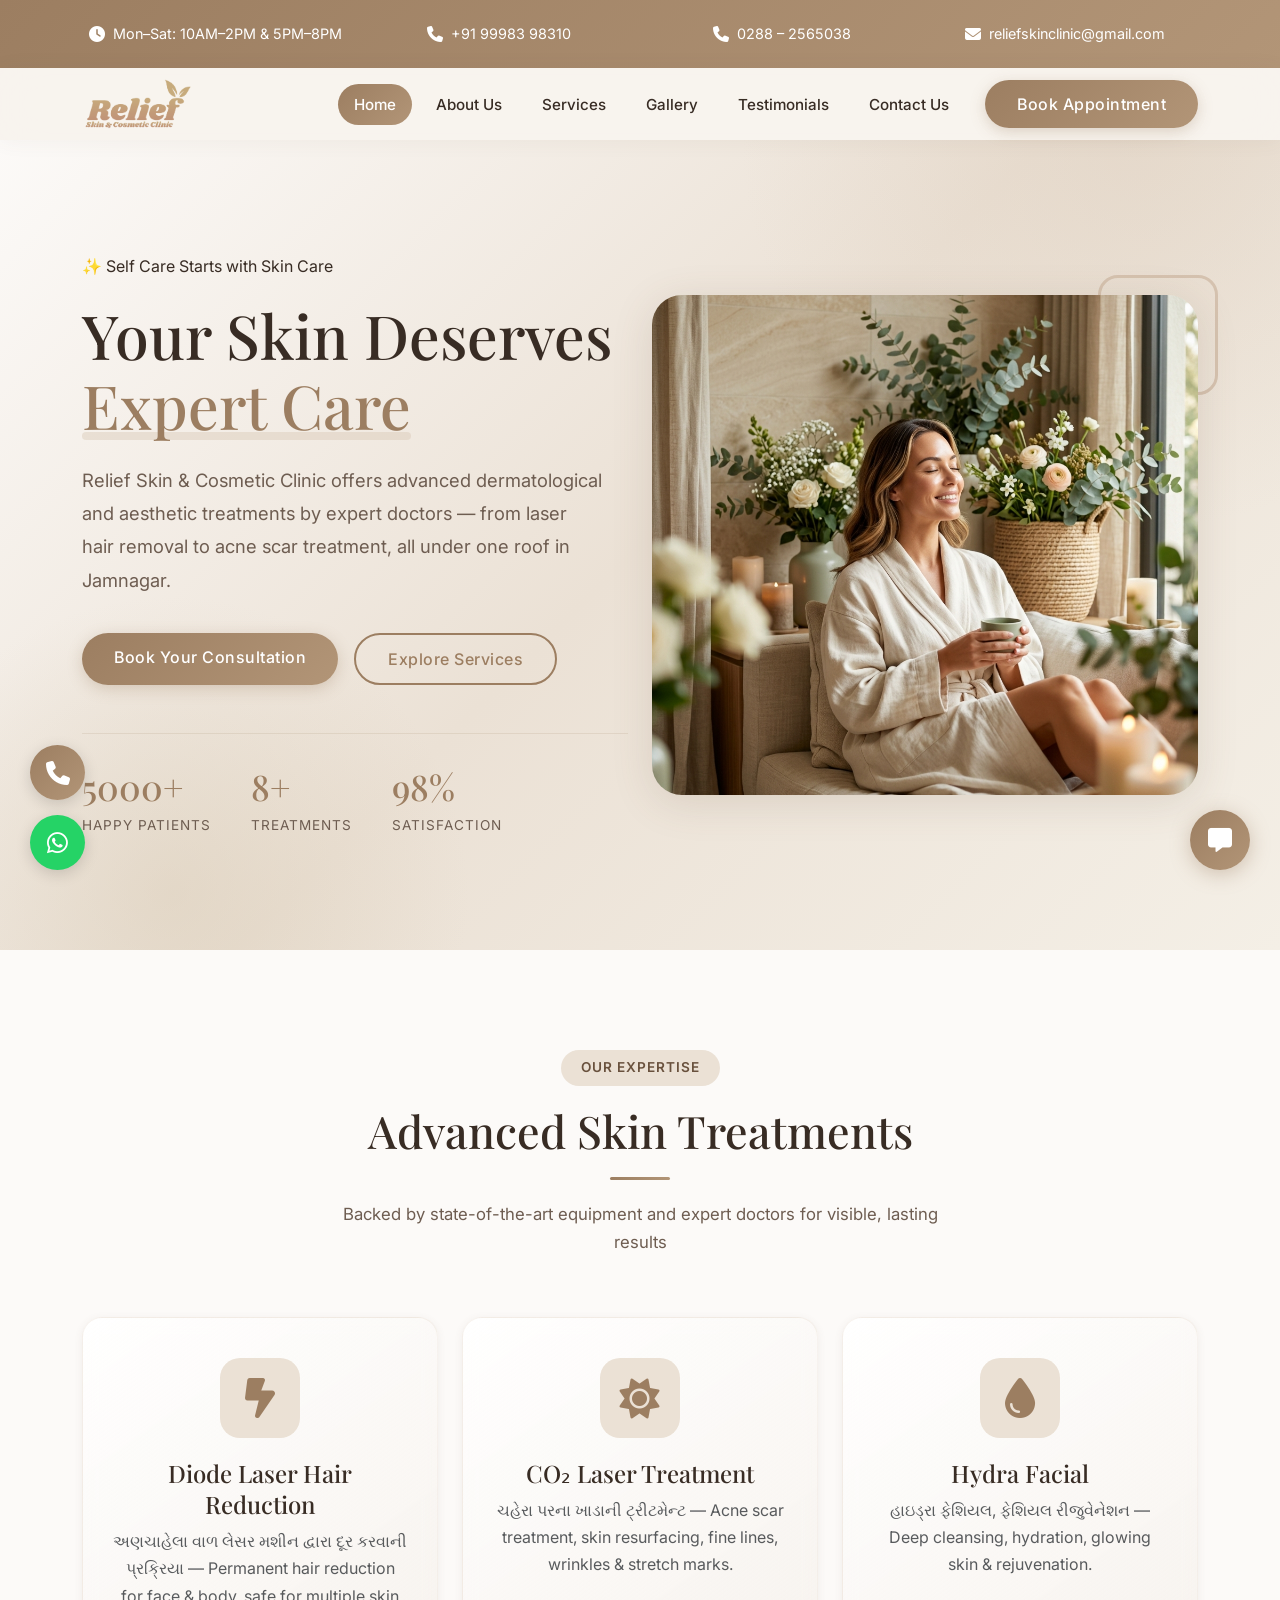
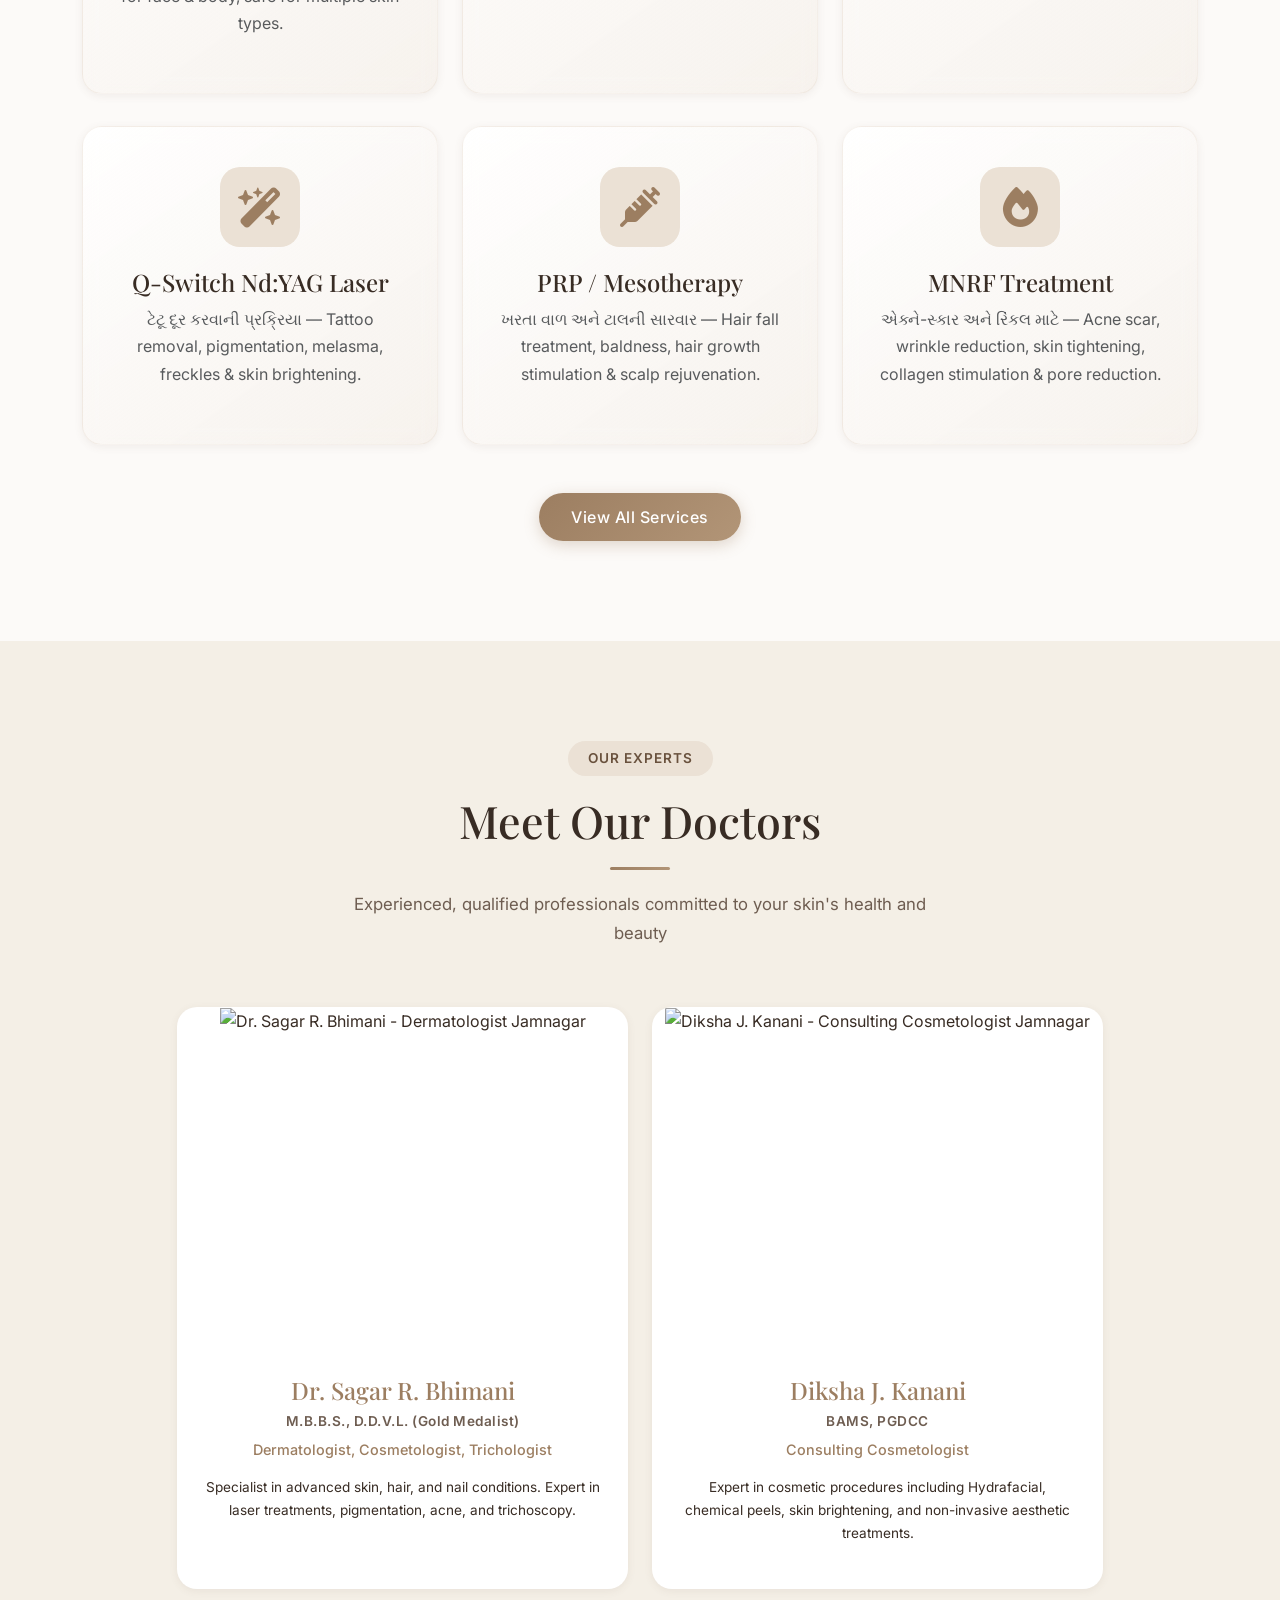
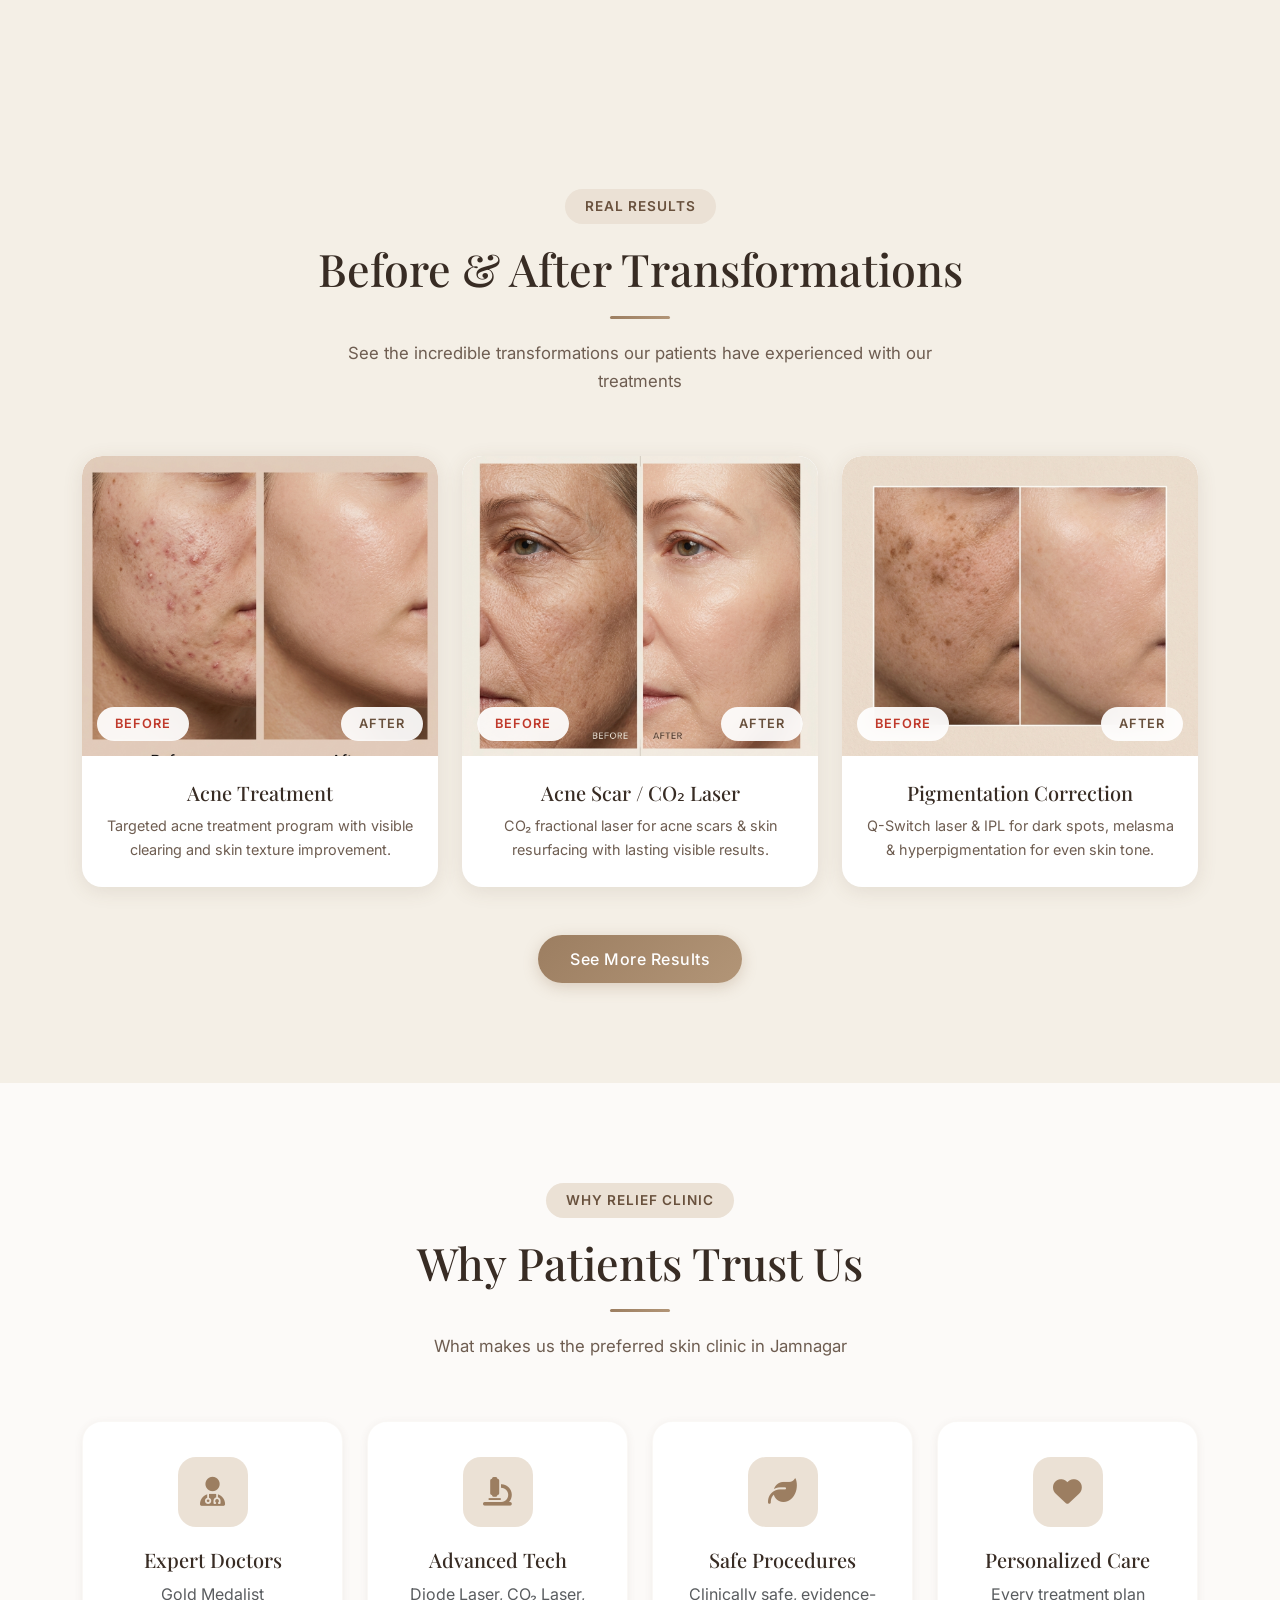
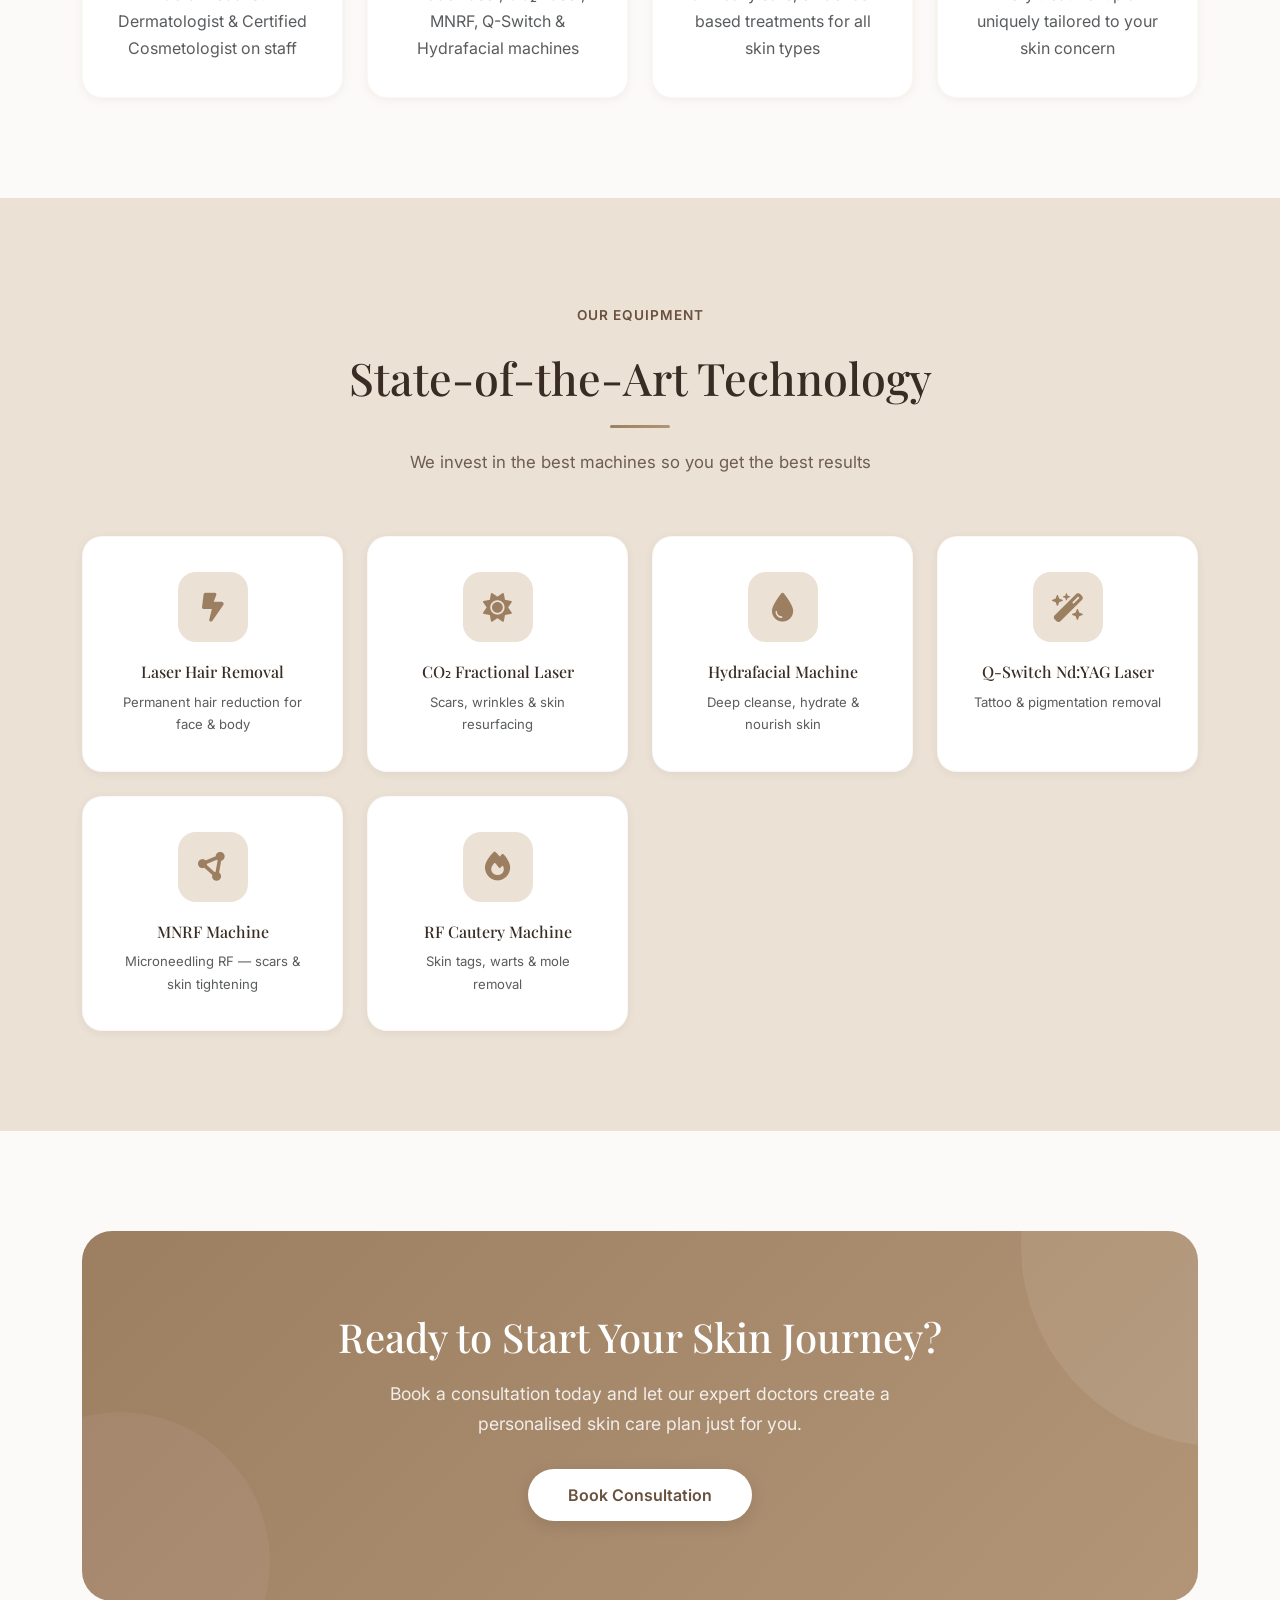
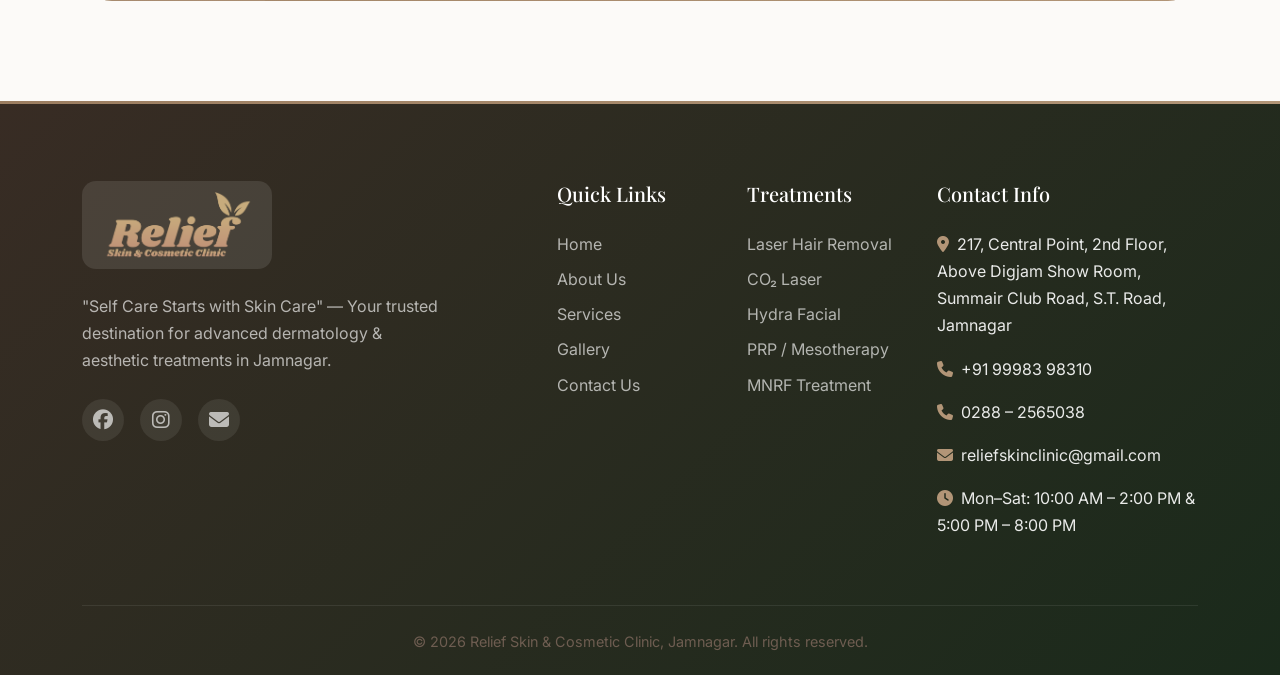
==== commit d5d18497: "Required Changes" ====
--- a/index.html
+++ b/index.html
@@ -1,513 +1,750 @@
-<!DOCTYPE html>
+<!doctype html>
 <html lang="en">
-
-<head>
-    <meta charset="UTF-8">
-    <meta name="viewport" content="width=device-width, initial-scale=1.0">
-    <title>Relief Skin & Cosmetic Clinic | Dr. Sagar R. Bhimani | Jamnagar</title>
-    <meta name="description"
-        content="Relief Skin & Cosmetic Clinic — Expert dermatology, laser hair removal, acne scar treatment, CO₂ laser, Hydrafacial, tattoo removal & more in Jamnagar. Self care starts with skin care.">
+  <head>
+    <meta charset="UTF-8" />
+    <meta name="viewport" content="width=device-width, initial-scale=1.0" />
+    <title>
+      Relief Skin & Cosmetic Clinic | Dr. Sagar R. Bhimani | Jamnagar
+    </title>
+    <meta
+      name="description"
+      content="Relief Skin & Cosmetic Clinic — Expert dermatology, laser hair removal, acne scar treatment, CO₂ laser, Hydrafacial, tattoo removal & more in Jamnagar. Self care starts with skin care."
+    />
 
     <!-- Google Fonts -->
-    <link rel="preconnect" href="https://fonts.googleapis.com">
-    <link rel="preconnect" href="https://fonts.gstatic.com" crossorigin>
+    <link rel="preconnect" href="https://fonts.googleapis.com" />
+    <link rel="preconnect" href="https://fonts.gstatic.com" crossorigin />
     <link
-        href="https://fonts.googleapis.com/css2?family=Inter:wght@300;400;500;600;700&family=Playfair+Display:wght@400;600;700&display=swap"
-        rel="stylesheet">
+      href="https://fonts.googleapis.com/css2?family=Inter:wght@300;400;500;600;700&family=Playfair+Display:wght@400;600;700&display=swap"
+      rel="stylesheet"
+    />
 
     <!-- Bootstrap CSS -->
-    <link href="https://cdn.jsdelivr.net/npm/bootstrap@5.3.0/dist/css/bootstrap.min.css" rel="stylesheet">
+    <link
+      href="https://cdn.jsdelivr.net/npm/bootstrap@5.3.0/dist/css/bootstrap.min.css"
+      rel="stylesheet"
+    />
 
     <!-- FontAwesome -->
-    <link rel="stylesheet" href="https://cdnjs.cloudflare.com/ajax/libs/font-awesome/6.4.0/css/all.min.css">
+    <link
+      rel="stylesheet"
+      href="https://cdnjs.cloudflare.com/ajax/libs/font-awesome/6.4.0/css/all.min.css"
+    />
 
     <!-- Custom CSS -->
-    <link rel="stylesheet" href="CSS/style.css">
-</head>
-
-<body>
-
+    <link rel="stylesheet" href="CSS/style.css" />
+  </head>
+
+  <body>
+    <!-- ===== QUICK INFO STRIP ===== -->
+    <section style="background: var(--gradient-green); padding: 22px 0">
+      <div class="container">
+        <div class="row g-3 text-white text-center">
+          <div
+            class="col-md-3 col-6 d-flex align-items-center justify-content-center gap-2"
+          >
+            <i class="fa-solid fa-clock"></i>
+            <span style="font-size: 0.9rem">Mon–Sat: 10AM–2PM & 5PM–8PM</span>
+          </div>
+          <div
+            class="col-md-3 col-6 d-flex align-items-center justify-content-center gap-2"
+          >
+            <i class="fa-solid fa-phone"></i>
+            <span style="font-size: 0.9rem">+91 99983 98310</span>
+          </div>
+          <div
+            class="col-md-3 col-6 d-flex align-items-center justify-content-center gap-2"
+          >
+            <i class="fa-solid fa-phone"></i>
+            <span style="font-size: 0.9rem">0288 – 2565038</span>
+          </div>
+          <div
+            class="col-md-3 col-6 d-flex align-items-center justify-content-center gap-2"
+          >
+            <i class="fa-solid fa-envelope"></i>
+            <span style="font-size: 0.9rem">reliefskinclinic@gmail.com</span>
+          </div>
+        </div>
+      </div>
+    </section>
     <!-- Navigation -->
-    <nav class="navbar navbar-expand-lg navbar-light navbar-custom sticky-top" id="main-navbar">
-        <div class="container">
-            <a class="navbar-brand d-flex align-items-center" href="index.html">
-                <img src="IMAGES/Logo/Relief logo_A.png" alt="Relief Skin & Cosmetic Clinic" class="clinic-logo">
-            </a>
-            <button class="navbar-toggler" type="button" data-bs-toggle="collapse" data-bs-target="#navbarNav">
-                <span class="navbar-toggler-icon"></span>
-            </button>
-            <div class="collapse navbar-collapse" id="navbarNav">
-                <ul class="navbar-nav ms-auto">
-                    <li class="nav-item"><a class="nav-link active" href="index.html">Home</a></li>
-                    <li class="nav-item"><a class="nav-link" href="about.html">About Us</a></li>
-                    <li class="nav-item"><a class="nav-link" href="services.html">Services</a></li>
-                    <li class="nav-item"><a class="nav-link" href="gallery.html">Gallery</a></li>
-                    <li class="nav-item"><a class="nav-link" href="testimonials.html">Testimonials</a></li>
-                    <li class="nav-item"><a class="nav-link" href="contact.html">Contact Us</a></li>
-                </ul>
-                <div class="d-flex ms-lg-3 mt-3 mt-lg-0">
-                    <a href="appointment.html" class="btn btn-primary-custom">Book Appointment</a>
-                </div>
-            </div>
-        </div>
+    <nav
+      class="navbar navbar-expand-lg navbar-light navbar-custom sticky-top"
+      id="main-navbar"
+    >
+      <div class="container">
+        <a class="navbar-brand d-flex align-items-center" href="index.html">
+          <img
+            src="IMAGES/Logo/Relief logo_A.png"
+            alt="Relief Skin & Cosmetic Clinic"
+            class="clinic-logo"
+          />
+        </a>
+        <button
+          class="navbar-toggler"
+          type="button"
+          data-bs-toggle="collapse"
+          data-bs-target="#navbarNav"
+        >
+          <span class="navbar-toggler-icon"></span>
+        </button>
+        <div class="collapse navbar-collapse" id="navbarNav">
+          <ul class="navbar-nav ms-auto">
+            <li class="nav-item">
+              <a class="nav-link active" href="index.html">Home</a>
+            </li>
+            <li class="nav-item">
+              <a class="nav-link" href="about.html">About Us</a>
+            </li>
+            <li class="nav-item">
+              <a class="nav-link" href="services.html">Services</a>
+            </li>
+            <li class="nav-item">
+              <a class="nav-link" href="gallery.html">Gallery</a>
+            </li>
+            <li class="nav-item">
+              <a class="nav-link" href="testimonials.html">Testimonials</a>
+            </li>
+            <li class="nav-item">
+              <a class="nav-link" href="contact.html">Contact Us</a>
+            </li>
+          </ul>
+          <div class="d-flex ms-lg-3 mt-3 mt-lg-0">
+            <a href="appointment.html" class="btn btn-primary-custom"
+              >Book Appointment</a
+            >
+          </div>
+        </div>
+      </div>
     </nav>
 
     <!-- ===== HERO SECTION ===== -->
     <section class="hero-section" id="hero">
-        <div class="container">
-            <div class="row align-items-center">
-                <div class="col-lg-6 hero-content">
-                    <span class="section-label" style="margin-bottom: 20px; display: inline-block;">✨ Self Care Starts
-                        with Skin Care</span>
-                    <h1>Your Skin Deserves <span>Expert Care</span></h1>
-                    <p>Relief Skin & Cosmetic Clinic offers advanced dermatological and aesthetic treatments by expert
-                        doctors — from laser hair removal to acne scar treatment, all under one roof in Jamnagar.</p>
-                    <div class="d-flex flex-wrap gap-3">
-                        <a href="appointment.html" class="btn btn-primary-custom">Book Your Consultation</a>
-                        <a href="services.html" class="btn btn-outline-green">Explore Services</a>
-                    </div>
-                    <div class="hero-stats">
-                        <div class="hero-stat">
-                            <h3>5000+</h3>
-                            <p>Happy Patients</p>
-                        </div>
-                        <div class="hero-stat">
-                            <h3>8+</h3>
-                            <p>Treatments</p>
-                        </div>
-                        <div class="hero-stat">
-                            <h3>98%</h3>
-                            <p>Satisfaction</p>
-                        </div>
-                    </div>
-                </div>
-                <div class="col-lg-6 mt-5 mt-lg-0">
-                    <div class="hero-image-wrapper">
-                        <img src="IMAGES/hero-banner.png"
-                            alt="Relief Skin & Cosmetic Clinic - Expert skin care in Jamnagar">
-                        <div class="hero-image-decoration"></div>
-                    </div>
-                </div>
-            </div>
-        </div>
-    </section>
-
-    <!-- ===== QUICK INFO STRIP ===== -->
-    <section style="background: var(--gradient-green); padding: 22px 0;">
-        <div class="container">
-            <div class="row g-3 text-white text-center">
-                <div class="col-md-3 col-6 d-flex align-items-center justify-content-center gap-2">
-                    <i class="fa-solid fa-clock"></i>
-                    <span style="font-size: 0.9rem;">Mon–Sat: 10AM–2PM & 5PM–8PM</span>
-                </div>
-                <div class="col-md-3 col-6 d-flex align-items-center justify-content-center gap-2">
-                    <i class="fa-solid fa-phone"></i>
-                    <span style="font-size: 0.9rem;">+91 99983 98310</span>
-                </div>
-                <div class="col-md-3 col-6 d-flex align-items-center justify-content-center gap-2">
-                    <i class="fa-solid fa-phone"></i>
-                    <span style="font-size: 0.9rem;">0288 – 2565038</span>
-                </div>
-                <div class="col-md-3 col-6 d-flex align-items-center justify-content-center gap-2">
-                    <i class="fa-solid fa-envelope"></i>
-                    <span style="font-size: 0.9rem;">reliefskinclinic@gmail.com</span>
-                </div>
-            </div>
-        </div>
+      <div class="container">
+        <div class="row align-items-center">
+          <div class="col-lg-6 hero-content">
+            <span
+              class="section-label"
+              style="margin-bottom: 20px; display: inline-block"
+              >✨ Self Care Starts with Skin Care</span
+            >
+            <h1>Your Skin Deserves <span>Expert Care</span></h1>
+            <p>
+              Relief Skin & Cosmetic Clinic offers advanced dermatological and
+              aesthetic treatments by expert doctors — from laser hair removal
+              to acne scar treatment, all under one roof in Jamnagar.
+            </p>
+            <div class="d-flex flex-wrap gap-3">
+              <a href="appointment.html" class="btn btn-primary-custom"
+                >Book Your Consultation</a
+              >
+              <a href="services.html" class="btn btn-outline-green"
+                >Explore Services</a
+              >
+            </div>
+            <div class="hero-stats">
+              <div class="hero-stat">
+                <h3>5000+</h3>
+                <p>Happy Patients</p>
+              </div>
+              <div class="hero-stat">
+                <h3>8+</h3>
+                <p>Treatments</p>
+              </div>
+              <div class="hero-stat">
+                <h3>98%</h3>
+                <p>Satisfaction</p>
+              </div>
+            </div>
+          </div>
+          <div class="col-lg-6 mt-5 mt-lg-0">
+            <div class="hero-image-wrapper">
+              <img
+                src="IMAGES/hero-banner.png"
+                alt="Relief Skin & Cosmetic Clinic - Expert skin care in Jamnagar"
+              />
+              <div class="hero-image-decoration"></div>
+            </div>
+          </div>
+        </div>
+      </div>
     </section>
 
     <!-- ===== FEATURED SERVICES ===== -->
     <section class="section-padding" id="services-overview">
-        <div class="container">
-            <div class="section-title">
-                <span class="section-label">Our Expertise</span>
-                <h2>Advanced Skin Treatments</h2>
-                <p>Backed by state-of-the-art equipment and expert doctors for visible, lasting results</p>
-            </div>
-            <div class="row g-4">
-                <div class="col-md-4">
-                    <div class="service-card animate-on-scroll">
-                        <div class="service-icon">
-                            <i class="fa-solid fa-bolt-lightning"></i>
-                        </div>
-                        <h4>Diode Laser Hair Reduction</h4>
-                        <p class="text-muted">અણચાહેલા વાળ લેસર મશીન દ્વારા દૂર કરવાની પ્રક્રિયા — Permanent hair
-                            reduction for face & body, safe for multiple skin types.</p>
-                    </div>
-                </div>
-                <div class="col-md-4">
-                    <div class="service-card animate-on-scroll">
-                        <div class="service-icon">
-                            <i class="fa-solid fa-sun"></i>
-                        </div>
-                        <h4>CO₂ Laser Treatment</h4>
-                        <p class="text-muted">ચહેરા પરના ખાડાની ટ્રીટમેન્ટ — Acne scar treatment, skin resurfacing, fine
-                            lines, wrinkles & stretch marks.</p>
-                    </div>
-                </div>
-                <div class="col-md-4">
-                    <div class="service-card animate-on-scroll">
-                        <div class="service-icon">
-                            <i class="fa-solid fa-droplet"></i>
-                        </div>
-                        <h4>Hydra Facial</h4>
-                        <p class="text-muted">હાઇડ્રા ફેશિયલ, ફેશિયલ રીજુવેનેશન — Deep cleansing, hydration, glowing
-                            skin & rejuvenation.</p>
-                    </div>
-                </div>
-            </div>
-            <div class="row g-4 mt-2">
-                <div class="col-md-4">
-                    <div class="service-card animate-on-scroll">
-                        <div class="service-icon">
-                            <i class="fa-solid fa-wand-magic-sparkles"></i>
-                        </div>
-                        <h4>Q-Switch Nd:YAG Laser</h4>
-                        <p class="text-muted">ટેટૂ દૂર કરવાની પ્રક્રિયા — Tattoo removal, pigmentation, melasma,
-                            freckles & skin brightening.</p>
-                    </div>
-                </div>
-                <div class="col-md-4">
-                    <div class="service-card animate-on-scroll">
-                        <div class="service-icon">
-                            <i class="fa-solid fa-syringe"></i>
-                        </div>
-                        <h4>PRP / Mesotherapy</h4>
-                        <p class="text-muted">ખરતા વાળ અને ટાલની સારવાર — Hair fall treatment, baldness, hair growth
-                            stimulation & scalp rejuvenation.</p>
-                    </div>
-                </div>
-                <div class="col-md-4">
-                    <div class="service-card animate-on-scroll">
-                        <div class="service-icon">
-                            <i class="fa-solid fa-fire"></i>
-                        </div>
-                        <h4>MNRF Treatment</h4>
-                        <p class="text-muted">એક્ને-સ્કાર અને રિંકલ માટે — Acne scar, wrinkle reduction, skin
-                            tightening, collagen stimulation & pore reduction.</p>
-                    </div>
-                </div>
-            </div>
-            <div class="text-center mt-5">
-                <a href="services.html" class="btn btn-primary-custom">View All Services</a>
-            </div>
-        </div>
+      <div class="container">
+        <div class="section-title">
+          <span class="section-label">Our Expertise</span>
+          <h2>Advanced Skin Treatments</h2>
+          <p>
+            Backed by state-of-the-art equipment and expert doctors for visible,
+            lasting results
+          </p>
+        </div>
+        <div class="row g-4">
+          <div class="col-md-4">
+            <div class="service-card animate-on-scroll">
+              <div class="service-icon">
+                <i class="fa-solid fa-bolt-lightning"></i>
+              </div>
+              <h4>Diode Laser Hair Reduction</h4>
+              <p class="text-muted">
+                અણચાહેલા વાળ લેસર મશીન દ્વારા દૂર કરવાની પ્રક્રિયા — Permanent
+                hair reduction for face & body, safe for multiple skin types.
+              </p>
+            </div>
+          </div>
+          <div class="col-md-4">
+            <div class="service-card animate-on-scroll">
+              <div class="service-icon">
+                <i class="fa-solid fa-sun"></i>
+              </div>
+              <h4>CO₂ Laser Treatment</h4>
+              <p class="text-muted">
+                ચહેરા પરના ખાડાની ટ્રીટમેન્ટ — Acne scar treatment, skin
+                resurfacing, fine lines, wrinkles & stretch marks.
+              </p>
+            </div>
+          </div>
+          <div class="col-md-4">
+            <div class="service-card animate-on-scroll">
+              <div class="service-icon">
+                <i class="fa-solid fa-droplet"></i>
+              </div>
+              <h4>Hydra Facial</h4>
+              <p class="text-muted">
+                હાઇડ્રા ફેશિયલ, ફેશિયલ રીજુવેનેશન — Deep cleansing, hydration,
+                glowing skin & rejuvenation.
+              </p>
+            </div>
+          </div>
+        </div>
+        <div class="row g-4 mt-2">
+          <div class="col-md-4">
+            <div class="service-card animate-on-scroll">
+              <div class="service-icon">
+                <i class="fa-solid fa-wand-magic-sparkles"></i>
+              </div>
+              <h4>Q-Switch Nd:YAG Laser</h4>
+              <p class="text-muted">
+                ટેટૂ દૂર કરવાની પ્રક્રિયા — Tattoo removal, pigmentation,
+                melasma, freckles & skin brightening.
+              </p>
+            </div>
+          </div>
+          <div class="col-md-4">
+            <div class="service-card animate-on-scroll">
+              <div class="service-icon">
+                <i class="fa-solid fa-syringe"></i>
+              </div>
+              <h4>PRP / Mesotherapy</h4>
+              <p class="text-muted">
+                ખરતા વાળ અને ટાલની સારવાર — Hair fall treatment, baldness, hair
+                growth stimulation & scalp rejuvenation.
+              </p>
+            </div>
+          </div>
+          <div class="col-md-4">
+            <div class="service-card animate-on-scroll">
+              <div class="service-icon">
+                <i class="fa-solid fa-fire"></i>
+              </div>
+              <h4>MNRF Treatment</h4>
+              <p class="text-muted">
+                એક્ને-સ્કાર અને રિંકલ માટે — Acne scar, wrinkle reduction, skin
+                tightening, collagen stimulation & pore reduction.
+              </p>
+            </div>
+          </div>
+        </div>
+        <div class="text-center mt-5">
+          <a href="services.html" class="btn btn-primary-custom"
+            >View All Services</a
+          >
+        </div>
+      </div>
     </section>
 
     <!-- ===== OUR DOCTORS ===== -->
     <section class="section-padding bg-secondary-beige" id="doctors">
-        <div class="container">
-            <div class="section-title">
-                <span class="section-label">Our Experts</span>
-                <h2>Meet Our Doctors</h2>
-                <p>Experienced, qualified professionals committed to your skin's health and beauty</p>
-            </div>
-            <div class="row g-4 justify-content-center">
-                <!-- Dr. Sagar -->
-                <div class="col-md-5">
-                    <div class="team-card animate-on-scroll text-center">
-                        <div style="overflow: hidden; border-radius: 20px 20px 0 0; height: 340px;">
-                            <img src="IMAGES/Dr. Sagar R. Bhimani-photos/DSC07701.JPG"
-                                alt="Dr. Sagar R. Bhimani - Dermatologist Jamnagar"
-                                style="width:100%; height:100%; object-fit:cover; object-position: top;">
-                        </div>
-                        <div style="padding: 28px;">
-                            <h4
-                                style="font-family: 'Playfair Display', serif; color: var(--primary-green); margin-bottom: 4px;">
-                                Dr. Sagar R. Bhimani</h4>
-                            <p
-                                style="color: var(--text-muted); font-size: 0.85rem; font-weight: 600; letter-spacing: 0.5px; margin-bottom: 4px;">
-                                M.B.B.S., D.D.V.L. (Gold Medalist)</p>
-                            <p
-                                style="color: var(--primary-green); font-size: 0.9rem; font-weight: 500; margin-bottom: 14px;">
-                                Dermatologist, Cosmetologist, Trichologist</p>
-                            <p style="font-size: 0.85rem; color: var(--text-dark);">Specialist in advanced skin, hair,
-                                and nail conditions. Expert in laser treatments, pigmentation, acne, and trichoscopy.
-                            </p>
-                        </div>
-                    </div>
-                </div>
-                <!-- Diksha -->
-                <div class="col-md-5">
-                    <div class="team-card animate-on-scroll text-center">
-                        <div style="overflow: hidden; border-radius: 20px 20px 0 0; height: 340px;">
-                            <img src="IMAGES/Diksha J. Kanani-potos/DSC07679.JPG"
-                                alt="Diksha J. Kanani - Consulting Cosmetologist Jamnagar"
-                                style="width:100%; height:100%; object-fit:cover; object-position: top;">
-                        </div>
-                        <div style="padding: 28px;">
-                            <h4
-                                style="font-family: 'Playfair Display', serif; color: var(--primary-green); margin-bottom: 4px;">
-                                Diksha J. Kanani</h4>
-                            <p
-                                style="color: var(--text-muted); font-size: 0.85rem; font-weight: 600; letter-spacing: 0.5px; margin-bottom: 4px;">
-                                BAMS, PGDCC</p>
-                            <p
-                                style="color: var(--primary-green); font-size: 0.9rem; font-weight: 500; margin-bottom: 14px;">
-                                Consulting Cosmetologist</p>
-                            <p style="font-size: 0.85rem; color: var(--text-dark);">Expert in cosmetic procedures
-                                including Hydrafacial, chemical peels, skin brightening, and non-invasive aesthetic
-                                treatments.</p>
-                        </div>
-                    </div>
-                </div>
-            </div>
-        </div>
+      <div class="container">
+        <div class="section-title">
+          <span class="section-label">Our Experts</span>
+          <h2>Meet Our Doctors</h2>
+          <p>
+            Experienced, qualified professionals committed to your skin's health
+            and beauty
+          </p>
+        </div>
+        <div class="row g-4 justify-content-center">
+          <!-- Dr. Sagar -->
+          <div class="col-md-5">
+            <div class="team-card animate-on-scroll text-center">
+              <div
+                style="
+                  overflow: hidden;
+                  border-radius: 20px 20px 0 0;
+                  height: 340px;
+                "
+              >
+                <img
+                  src="IMAGES/Dr. Sagar R. Bhimani-photos/DSC07701.JPG"
+                  alt="Dr. Sagar R. Bhimani - Dermatologist Jamnagar"
+                  style="
+                    width: 100%;
+                    height: 100%;
+                    object-fit: cover;
+                    object-position: top;
+                  "
+                />
+              </div>
+              <div style="padding: 28px">
+                <h4
+                  style="
+                    font-family: &quot;Playfair Display&quot;, serif;
+                    color: var(--primary-green);
+                    margin-bottom: 4px;
+                  "
+                >
+                  Dr. Sagar R. Bhimani
+                </h4>
+                <p
+                  style="
+                    color: var(--text-muted);
+                    font-size: 0.85rem;
+                    font-weight: 600;
+                    letter-spacing: 0.5px;
+                    margin-bottom: 4px;
+                  "
+                >
+                  M.B.B.S., D.D.V.L. (Gold Medalist)
+                </p>
+                <p
+                  style="
+                    color: var(--primary-green);
+                    font-size: 0.9rem;
+                    font-weight: 500;
+                    margin-bottom: 14px;
+                  "
+                >
+                  Dermatologist, Cosmetologist, Trichologist
+                </p>
+                <p style="font-size: 0.85rem; color: var(--text-dark)">
+                  Specialist in advanced skin, hair, and nail conditions. Expert
+                  in laser treatments, pigmentation, acne, and trichoscopy.
+                </p>
+              </div>
+            </div>
+          </div>
+          <!-- Diksha -->
+          <div class="col-md-5">
+            <div class="team-card animate-on-scroll text-center">
+              <div
+                style="
+                  overflow: hidden;
+                  border-radius: 20px 20px 0 0;
+                  height: 340px;
+                "
+              >
+                <img
+                  src="IMAGES/Diksha J. Kanani-potos/DSC07679.JPG"
+                  alt="Diksha J. Kanani - Consulting Cosmetologist Jamnagar"
+                  style="
+                    width: 100%;
+                    height: 100%;
+                    object-fit: cover;
+                    object-position: top;
+                  "
+                />
+              </div>
+              <div style="padding: 28px">
+                <h4
+                  style="
+                    font-family: &quot;Playfair Display&quot;, serif;
+                    color: var(--primary-green);
+                    margin-bottom: 4px;
+                  "
+                >
+                  Diksha J. Kanani
+                </h4>
+                <p
+                  style="
+                    color: var(--text-muted);
+                    font-size: 0.85rem;
+                    font-weight: 600;
+                    letter-spacing: 0.5px;
+                    margin-bottom: 4px;
+                  "
+                >
+                  BAMS, PGDCC
+                </p>
+                <p
+                  style="
+                    color: var(--primary-green);
+                    font-size: 0.9rem;
+                    font-weight: 500;
+                    margin-bottom: 14px;
+                  "
+                >
+                  Consulting Cosmetologist
+                </p>
+                <p style="font-size: 0.85rem; color: var(--text-dark)">
+                  Expert in cosmetic procedures including Hydrafacial, chemical
+                  peels, skin brightening, and non-invasive aesthetic
+                  treatments.
+                </p>
+              </div>
+            </div>
+          </div>
+        </div>
+      </div>
     </section>
 
     <!-- ===== BEFORE & AFTER RESULTS ===== -->
     <section class="section-padding before-after-section" id="before-after">
-        <div class="container">
-            <div class="section-title">
-                <span class="section-label">Real Results</span>
-                <h2>Before & After Transformations</h2>
-                <p>See the incredible transformations our patients have experienced with our treatments</p>
-            </div>
-            <div class="row g-4">
-                <div class="col-md-4">
-                    <div class="before-after-card animate-on-scroll">
-                        <div class="before-after-image-container">
-                            <img src="IMAGES/before-after-acne.png"
-                                alt="Before and after acne treatment results at Relief Skin Clinic">
-                            <div class="before-after-label">
-                                <span class="label-before">Before</span>
-                                <span class="label-after">After</span>
-                            </div>
-                        </div>
-                        <div class="before-after-info">
-                            <h5>Acne Treatment</h5>
-                            <p>Targeted acne treatment program with visible clearing and skin texture improvement.</p>
-                        </div>
-                    </div>
+      <div class="container">
+        <div class="section-title">
+          <span class="section-label">Real Results</span>
+          <h2>Before & After Transformations</h2>
+          <p>
+            See the incredible transformations our patients have experienced
+            with our treatments
+          </p>
+        </div>
+        <div class="row g-4">
+          <div class="col-md-4">
+            <div class="before-after-card animate-on-scroll">
+              <div class="before-after-image-container">
+                <img
+                  src="IMAGES/before-after-acne.png"
+                  alt="Before and after acne treatment results at Relief Skin Clinic"
+                />
+                <div class="before-after-label">
+                  <span class="label-before">Before</span>
+                  <span class="label-after">After</span>
                 </div>
-                <div class="col-md-4">
-                    <div class="before-after-card animate-on-scroll">
-                        <div class="before-after-image-container">
-                            <img src="IMAGES/before-after-aging.png"
-                                alt="Before and after anti-aging results at Relief Skin Clinic">
-                            <div class="before-after-label">
-                                <span class="label-before">Before</span>
-                                <span class="label-after">After</span>
-                            </div>
-                        </div>
-                        <div class="before-after-info">
-                            <h5>Acne Scar / CO₂ Laser</h5>
-                            <p>CO₂ fractional laser for acne scars & skin resurfacing with lasting visible results.</p>
-                        </div>
-                    </div>
+              </div>
+              <div class="before-after-info">
+                <h5>Acne Treatment</h5>
+                <p>
+                  Targeted acne treatment program with visible clearing and skin
+                  texture improvement.
+                </p>
+              </div>
+            </div>
+          </div>
+          <div class="col-md-4">
+            <div class="before-after-card animate-on-scroll">
+              <div class="before-after-image-container">
+                <img
+                  src="IMAGES/before-after-aging.png"
+                  alt="Before and after anti-aging results at Relief Skin Clinic"
+                />
+                <div class="before-after-label">
+                  <span class="label-before">Before</span>
+                  <span class="label-after">After</span>
                 </div>
-                <div class="col-md-4">
-                    <div class="before-after-card animate-on-scroll">
-                        <div class="before-after-image-container">
-                            <img src="IMAGES/before-after-pigmentation.png"
-                                alt="Before and after pigmentation treatment results at Relief Skin Clinic">
-                            <div class="before-after-label">
-                                <span class="label-before">Before</span>
-                                <span class="label-after">After</span>
-                            </div>
-                        </div>
-                        <div class="before-after-info">
-                            <h5>Pigmentation Correction</h5>
-                            <p>Q-Switch laser & IPL for dark spots, melasma & hyperpigmentation for even skin tone.</p>
-                        </div>
-                    </div>
+              </div>
+              <div class="before-after-info">
+                <h5>Acne Scar / CO₂ Laser</h5>
+                <p>
+                  CO₂ fractional laser for acne scars & skin resurfacing with
+                  lasting visible results.
+                </p>
+              </div>
+            </div>
+          </div>
+          <div class="col-md-4">
+            <div class="before-after-card animate-on-scroll">
+              <div class="before-after-image-container">
+                <img
+                  src="IMAGES/before-after-pigmentation.png"
+                  alt="Before and after pigmentation treatment results at Relief Skin Clinic"
+                />
+                <div class="before-after-label">
+                  <span class="label-before">Before</span>
+                  <span class="label-after">After</span>
                 </div>
-            </div>
-            <div class="text-center mt-5">
-                <a href="gallery.html" class="btn btn-primary-custom">See More Results</a>
-            </div>
-        </div>
+              </div>
+              <div class="before-after-info">
+                <h5>Pigmentation Correction</h5>
+                <p>
+                  Q-Switch laser & IPL for dark spots, melasma &
+                  hyperpigmentation for even skin tone.
+                </p>
+              </div>
+            </div>
+          </div>
+        </div>
+        <div class="text-center mt-5">
+          <a href="gallery.html" class="btn btn-primary-custom"
+            >See More Results</a
+          >
+        </div>
+      </div>
     </section>
 
     <!-- ===== WHY CHOOSE US ===== -->
     <section class="section-padding" id="why-choose-us">
-        <div class="container">
-            <div class="section-title">
-                <span class="section-label">Why Relief Clinic</span>
-                <h2>Why Patients Trust Us</h2>
-                <p>What makes us the preferred skin clinic in Jamnagar</p>
-            </div>
-            <div class="row g-4">
-                <div class="col-md-3 col-6">
-                    <div class="why-card animate-on-scroll">
-                        <div class="icon-box"><i class="fa-solid fa-user-doctor"></i></div>
-                        <h5>Expert Doctors</h5>
-                        <p class="text-muted mb-0">Gold Medalist Dermatologist & Certified Cosmetologist on staff</p>
-                    </div>
-                </div>
-                <div class="col-md-3 col-6">
-                    <div class="why-card animate-on-scroll">
-                        <div class="icon-box"><i class="fa-solid fa-microscope"></i></div>
-                        <h5>Advanced Tech</h5>
-                        <p class="text-muted mb-0">Diode Laser, CO₂ Laser, MNRF, Q-Switch & Hydrafacial machines</p>
-                    </div>
-                </div>
-                <div class="col-md-3 col-6">
-                    <div class="why-card animate-on-scroll">
-                        <div class="icon-box"><i class="fa-solid fa-leaf"></i></div>
-                        <h5>Safe Procedures</h5>
-                        <p class="text-muted mb-0">Clinically safe, evidence-based treatments for all skin types</p>
-                    </div>
-                </div>
-                <div class="col-md-3 col-6">
-                    <div class="why-card animate-on-scroll">
-                        <div class="icon-box"><i class="fa-solid fa-heart"></i></div>
-                        <h5>Personalized Care</h5>
-                        <p class="text-muted mb-0">Every treatment plan uniquely tailored to your skin concern</p>
-                    </div>
-                </div>
-            </div>
-        </div>
+      <div class="container">
+        <div class="section-title">
+          <span class="section-label">Why Relief Clinic</span>
+          <h2>Why Patients Trust Us</h2>
+          <p>What makes us the preferred skin clinic in Jamnagar</p>
+        </div>
+        <div class="row g-4">
+          <div class="col-md-3 col-6">
+            <div class="why-card animate-on-scroll">
+              <div class="icon-box">
+                <i class="fa-solid fa-user-doctor"></i>
+              </div>
+              <h5>Expert Doctors</h5>
+              <p class="text-muted mb-0">
+                Gold Medalist Dermatologist & Certified Cosmetologist on staff
+              </p>
+            </div>
+          </div>
+          <div class="col-md-3 col-6">
+            <div class="why-card animate-on-scroll">
+              <div class="icon-box"><i class="fa-solid fa-microscope"></i></div>
+              <h5>Advanced Tech</h5>
+              <p class="text-muted mb-0">
+                Diode Laser, CO₂ Laser, MNRF, Q-Switch & Hydrafacial machines
+              </p>
+            </div>
+          </div>
+          <div class="col-md-3 col-6">
+            <div class="why-card animate-on-scroll">
+              <div class="icon-box"><i class="fa-solid fa-leaf"></i></div>
+              <h5>Safe Procedures</h5>
+              <p class="text-muted mb-0">
+                Clinically safe, evidence-based treatments for all skin types
+              </p>
+            </div>
+          </div>
+          <div class="col-md-3 col-6">
+            <div class="why-card animate-on-scroll">
+              <div class="icon-box"><i class="fa-solid fa-heart"></i></div>
+              <h5>Personalized Care</h5>
+              <p class="text-muted mb-0">
+                Every treatment plan uniquely tailored to your skin concern
+              </p>
+            </div>
+          </div>
+        </div>
+      </div>
     </section>
 
     <!-- ===== EQUIPMENT SECTION ===== -->
     <section class="section-padding bg-mint" id="equipment">
-        <div class="container">
-            <div class="section-title">
-                <span class="section-label">Our Equipment</span>
-                <h2>State-of-the-Art Technology</h2>
-                <p>We invest in the best machines so you get the best results</p>
-            </div>
-            <div class="row g-4">
-                <div class="col-md-3 col-6">
-                    <div class="why-card animate-on-scroll">
-                        <div class="icon-box"><i class="fa-solid fa-bolt-lightning"></i></div>
-                        <h6>Laser Hair Removal</h6>
-                        <p class="text-muted mb-0" style="font-size:0.82rem;">Permanent hair reduction for face & body
-                        </p>
-                    </div>
-                </div>
-                <div class="col-md-3 col-6">
-                    <div class="why-card animate-on-scroll">
-                        <div class="icon-box"><i class="fa-solid fa-sun"></i></div>
-                        <h6>CO₂ Fractional Laser</h6>
-                        <p class="text-muted mb-0" style="font-size:0.82rem;">Scars, wrinkles & skin resurfacing</p>
-                    </div>
-                </div>
-                <div class="col-md-3 col-6">
-                    <div class="why-card animate-on-scroll">
-                        <div class="icon-box"><i class="fa-solid fa-droplet"></i></div>
-                        <h6>Hydrafacial Machine</h6>
-                        <p class="text-muted mb-0" style="font-size:0.82rem;">Deep cleanse, hydrate & nourish skin</p>
-                    </div>
-                </div>
-                <div class="col-md-3 col-6">
-                    <div class="why-card animate-on-scroll">
-                        <div class="icon-box"><i class="fa-solid fa-wand-magic-sparkles"></i></div>
-                        <h6>Q-Switch Nd:YAG Laser</h6>
-                        <p class="text-muted mb-0" style="font-size:0.82rem;">Tattoo & pigmentation removal</p>
-                    </div>
-                </div>
-                <div class="col-md-3 col-6">
-                    <div class="why-card animate-on-scroll">
-                        <div class="icon-box"><i class="fa-solid fa-circle-nodes"></i></div>
-                        <h6>MNRF Machine</h6>
-                        <p class="text-muted mb-0" style="font-size:0.82rem;">Microneedling RF — scars & skin tightening
-                        </p>
-                    </div>
-                </div>
-                <div class="col-md-3 col-6">
-                    <div class="why-card animate-on-scroll">
-                        <div class="icon-box"><i class="fa-solid fa-fire"></i></div>
-                        <h6>RF Cautery Machine</h6>
-                        <p class="text-muted mb-0" style="font-size:0.82rem;">Skin tags, warts & mole removal</p>
-                    </div>
-                </div>
-                <div class="col-md-3 col-6">
-                    <div class="why-card animate-on-scroll">
-                        <div class="icon-box"><i class="fa-solid fa-chair"></i></div>
-                        <h6>Automatic Derma Chair</h6>
-                        <p class="text-muted mb-0" style="font-size:0.82rem;">Adjustable cosmetic procedure chair</p>
-                    </div>
-                </div>
-                <div class="col-md-3 col-6">
-                    <div class="why-card animate-on-scroll">
-                        <div class="icon-box"><i class="fa-solid fa-magnifying-glass"></i></div>
-                        <h6>Trichoscopy Device</h6>
-                        <p class="text-muted mb-0" style="font-size:0.82rem;">Diagnostic hair, scalp & skin examination
-                        </p>
-                    </div>
-                </div>
-            </div>
-        </div>
+      <div class="container">
+        <div class="section-title">
+          <span class="section-label">Our Equipment</span>
+          <h2>State-of-the-Art Technology</h2>
+          <p>We invest in the best machines so you get the best results</p>
+        </div>
+        <div class="row g-4">
+          <div class="col-md-3 col-6">
+            <div class="why-card animate-on-scroll">
+              <div class="icon-box">
+                <i class="fa-solid fa-bolt-lightning"></i>
+              </div>
+              <h6>Laser Hair Removal</h6>
+              <p class="text-muted mb-0" style="font-size: 0.82rem">
+                Permanent hair reduction for face & body
+              </p>
+            </div>
+          </div>
+          <div class="col-md-3 col-6">
+            <div class="why-card animate-on-scroll">
+              <div class="icon-box"><i class="fa-solid fa-sun"></i></div>
+              <h6>CO₂ Fractional Laser</h6>
+              <p class="text-muted mb-0" style="font-size: 0.82rem">
+                Scars, wrinkles & skin resurfacing
+              </p>
+            </div>
+          </div>
+          <div class="col-md-3 col-6">
+            <div class="why-card animate-on-scroll">
+              <div class="icon-box"><i class="fa-solid fa-droplet"></i></div>
+              <h6>Hydrafacial Machine</h6>
+              <p class="text-muted mb-0" style="font-size: 0.82rem">
+                Deep cleanse, hydrate & nourish skin
+              </p>
+            </div>
+          </div>
+          <div class="col-md-3 col-6">
+            <div class="why-card animate-on-scroll">
+              <div class="icon-box">
+                <i class="fa-solid fa-wand-magic-sparkles"></i>
+              </div>
+              <h6>Q-Switch Nd:YAG Laser</h6>
+              <p class="text-muted mb-0" style="font-size: 0.82rem">
+                Tattoo & pigmentation removal
+              </p>
+            </div>
+          </div>
+          <div class="col-md-3 col-6">
+            <div class="why-card animate-on-scroll">
+              <div class="icon-box">
+                <i class="fa-solid fa-circle-nodes"></i>
+              </div>
+              <h6>MNRF Machine</h6>
+              <p class="text-muted mb-0" style="font-size: 0.82rem">
+                Microneedling RF — scars & skin tightening
+              </p>
+            </div>
+          </div>
+          <div class="col-md-3 col-6">
+            <div class="why-card animate-on-scroll">
+              <div class="icon-box"><i class="fa-solid fa-fire"></i></div>
+              <h6>RF Cautery Machine</h6>
+              <p class="text-muted mb-0" style="font-size: 0.82rem">
+                Skin tags, warts & mole removal
+              </p>
+            </div>
+          </div>
+          <div class="col-md-3 col-6">
+            <div class="why-card animate-on-scroll">
+              <div class="icon-box"><i class="fa-solid fa-chair"></i></div>
+              <h6>Automatic Derma Chair</h6>
+              <p class="text-muted mb-0" style="font-size: 0.82rem">
+                Adjustable cosmetic procedure chair
+              </p>
+            </div>
+          </div>
+          <div class="col-md-3 col-6">
+            <div class="why-card animate-on-scroll">
+              <div class="icon-box">
+                <i class="fa-solid fa-magnifying-glass"></i>
+              </div>
+              <h6>Trichoscopy Device</h6>
+              <p class="text-muted mb-0" style="font-size: 0.82rem">
+                Diagnostic hair, scalp & skin examination
+              </p>
+            </div>
+          </div>
+        </div>
+      </div>
     </section>
 
     <!-- ===== CTA BANNER ===== -->
     <section class="section-padding" id="cta-section">
-        <div class="container">
-            <div class="cta-banner">
-                <h2>Ready to Start Your Skin Journey?</h2>
-                <p>Book a consultation today and let our expert doctors create a personalised skin care plan just for
-                    you.</p>
-                <a href="appointment.html" class="btn btn-cta-white">Book Consultation</a>
-            </div>
-        </div>
+      <div class="container">
+        <div class="cta-banner">
+          <h2>Ready to Start Your Skin Journey?</h2>
+          <p>
+            Book a consultation today and let our expert doctors create a
+            personalised skin care plan just for you.
+          </p>
+          <a href="appointment.html" class="btn btn-cta-white"
+            >Book Consultation</a
+          >
+        </div>
+      </div>
     </section>
 
     <!-- ===== FOOTER ===== -->
     <footer class="footer" id="footer">
-        <div class="container">
-            <div class="row g-4">
-                <div class="col-lg-4">
-                    <div class="footer-logo-wrap">
-                        <img src="IMAGES/Logo/Relief logo_A.png" alt="Relief Skin & Cosmetic Clinic">
-                    </div>
-                    <p style="color: rgba(255,255,255,0.65);">"Self Care Starts with Skin Care" — Your trusted
-                        destination for advanced dermatology & aesthetic treatments in Jamnagar.</p>
-                    <div class="d-flex gap-3 mt-4 social-links">
-                        <a href="#"><i class="fa-brands fa-facebook fs-5"></i></a>
-                        <a href="#"><i class="fa-brands fa-instagram fs-5"></i></a>
-                        <a href="mailto:reliefskinclinic@gmail.com"><i class="fa-solid fa-envelope fs-5"></i></a>
-                    </div>
-                </div>
-                <div class="col-lg-2 offset-lg-1">
-                    <h5 class="mb-4">Quick Links</h5>
-                    <ul class="list-unstyled">
-                        <li class="mb-2"><a href="index.html">Home</a></li>
-                        <li class="mb-2"><a href="about.html">About Us</a></li>
-                        <li class="mb-2"><a href="services.html">Services</a></li>
-                        <li class="mb-2"><a href="gallery.html">Gallery</a></li>
-                        <li class="mb-2"><a href="contact.html">Contact Us</a></li>
-                    </ul>
-                </div>
-                <div class="col-lg-2">
-                    <h5 class="mb-4">Treatments</h5>
-                    <ul class="list-unstyled">
-                        <li class="mb-2"><a href="services.html">Laser Hair Removal</a></li>
-                        <li class="mb-2"><a href="services.html">CO₂ Laser</a></li>
-                        <li class="mb-2"><a href="services.html">Hydra Facial</a></li>
-                        <li class="mb-2"><a href="services.html">PRP / Mesotherapy</a></li>
-                        <li class="mb-2"><a href="services.html">MNRF Treatment</a></li>
-                    </ul>
-                </div>
-                <div class="col-lg-3">
-                    <h5 class="mb-4">Contact Info</h5>
-                    <ul class="list-unstyled">
-                        <li class="mb-3"><i class="fa-solid fa-location-dot me-2"
-                                style="color: var(--sage-green);"></i>217, Central Point, 2nd Floor, Above Digjam Show
-                            Room, Summair Club Road, S.T. Road, Jamnagar</li>
-                        <li class="mb-3"><i class="fa-solid fa-phone me-2" style="color: var(--sage-green);"></i>+91
-                            99983 98310</li>
-                        <li class="mb-3"><i class="fa-solid fa-phone me-2" style="color: var(--sage-green);"></i>0288 –
-                            2565038</li>
-                        <li class="mb-3"><i class="fa-solid fa-envelope me-2"
-                                style="color: var(--sage-green);"></i>reliefskinclinic@gmail.com</li>
-                        <li class="mb-3"><i class="fa-solid fa-clock me-2"
-                                style="color: var(--sage-green);"></i>Mon–Sat: 10:00 AM – 2:00 PM & 5:00 PM – 8:00 PM
-                        </li>
-                    </ul>
-                </div>
-            </div>
-            <div class="footer-bottom">
-                <p class="mb-0">&copy; 2026 Relief Skin & Cosmetic Clinic, Jamnagar. All rights reserved.</p>
-            </div>
-        </div>
+      <div class="container">
+        <div class="row g-4">
+          <div class="col-lg-4">
+            <div class="footer-logo-wrap">
+              <img
+                src="IMAGES/Logo/Relief logo_A.png"
+                alt="Relief Skin & Cosmetic Clinic"
+              />
+            </div>
+            <p style="color: rgba(255, 255, 255, 0.65)">
+              "Self Care Starts with Skin Care" — Your trusted destination for
+              advanced dermatology & aesthetic treatments in Jamnagar.
+            </p>
+            <div class="d-flex gap-3 mt-4 social-links">
+              <a href="#"><i class="fa-brands fa-facebook fs-5"></i></a>
+              <a href="#"><i class="fa-brands fa-instagram fs-5"></i></a>
+              <a href="mailto:reliefskinclinic@gmail.com"
+                ><i class="fa-solid fa-envelope fs-5"></i
+              ></a>
+            </div>
+          </div>
+          <div class="col-lg-2 offset-lg-1">
+            <h5 class="mb-4">Quick Links</h5>
+            <ul class="list-unstyled">
+              <li class="mb-2"><a href="index.html">Home</a></li>
+              <li class="mb-2"><a href="about.html">About Us</a></li>
+              <li class="mb-2"><a href="services.html">Services</a></li>
+              <li class="mb-2"><a href="gallery.html">Gallery</a></li>
+              <li class="mb-2"><a href="contact.html">Contact Us</a></li>
+            </ul>
+          </div>
+          <div class="col-lg-2">
+            <h5 class="mb-4">Treatments</h5>
+            <ul class="list-unstyled">
+              <li class="mb-2">
+                <a href="services.html">Laser Hair Removal</a>
+              </li>
+              <li class="mb-2"><a href="services.html">CO₂ Laser</a></li>
+              <li class="mb-2"><a href="services.html">Hydra Facial</a></li>
+              <li class="mb-2">
+                <a href="services.html">PRP / Mesotherapy</a>
+              </li>
+              <li class="mb-2"><a href="services.html">MNRF Treatment</a></li>
+            </ul>
+          </div>
+          <div class="col-lg-3">
+            <h5 class="mb-4">Contact Info</h5>
+            <ul class="list-unstyled">
+              <li class="mb-3">
+                <i
+                  class="fa-solid fa-location-dot me-2"
+                  style="color: var(--sage-green)"
+                ></i
+                >217, Central Point, 2nd Floor, Above Digjam Show Room, Summair
+                Club Road, S.T. Road, Jamnagar
+              </li>
+              <li class="mb-3">
+                <i
+                  class="fa-solid fa-phone me-2"
+                  style="color: var(--sage-green)"
+                ></i
+                >+91 99983 98310
+              </li>
+              <li class="mb-3">
+                <i
+                  class="fa-solid fa-phone me-2"
+                  style="color: var(--sage-green)"
+                ></i
+                >0288 – 2565038
+              </li>
+              <li class="mb-3">
+                <i
+                  class="fa-solid fa-envelope me-2"
+                  style="color: var(--sage-green)"
+                ></i
+                >reliefskinclinic@gmail.com
+              </li>
+              <li class="mb-3">
+                <i
+                  class="fa-solid fa-clock me-2"
+                  style="color: var(--sage-green)"
+                ></i
+                >Mon–Sat: 10:00 AM – 2:00 PM & 5:00 PM – 8:00 PM
+              </li>
+            </ul>
+          </div>
+        </div>
+        <div class="footer-bottom">
+          <p class="mb-0">
+            &copy; 2026 Relief Skin & Cosmetic Clinic, Jamnagar. All rights
+            reserved.
+          </p>
+        </div>
+      </div>
     </footer>
 
     <!-- Bootstrap JS -->
     <script src="https://cdn.jsdelivr.net/npm/bootstrap@5.3.0/dist/js/bootstrap.bundle.min.js"></script>
     <script src="JS/script.js"></script>
     <script src="JS/chatbot.js"></script>
-</body>
-
-</html>+  </body>
+</html>
--- a/CSS/style.css
+++ b/CSS/style.css
@@ -157,7 +157,7 @@
 
 /* Logo sizing — PNG has white padding so we compensate with larger display height */
 .navbar-brand .clinic-logo {
-  height: 72px;
+  height: 50px;
   width: auto;
   display: block;
   object-fit: contain;
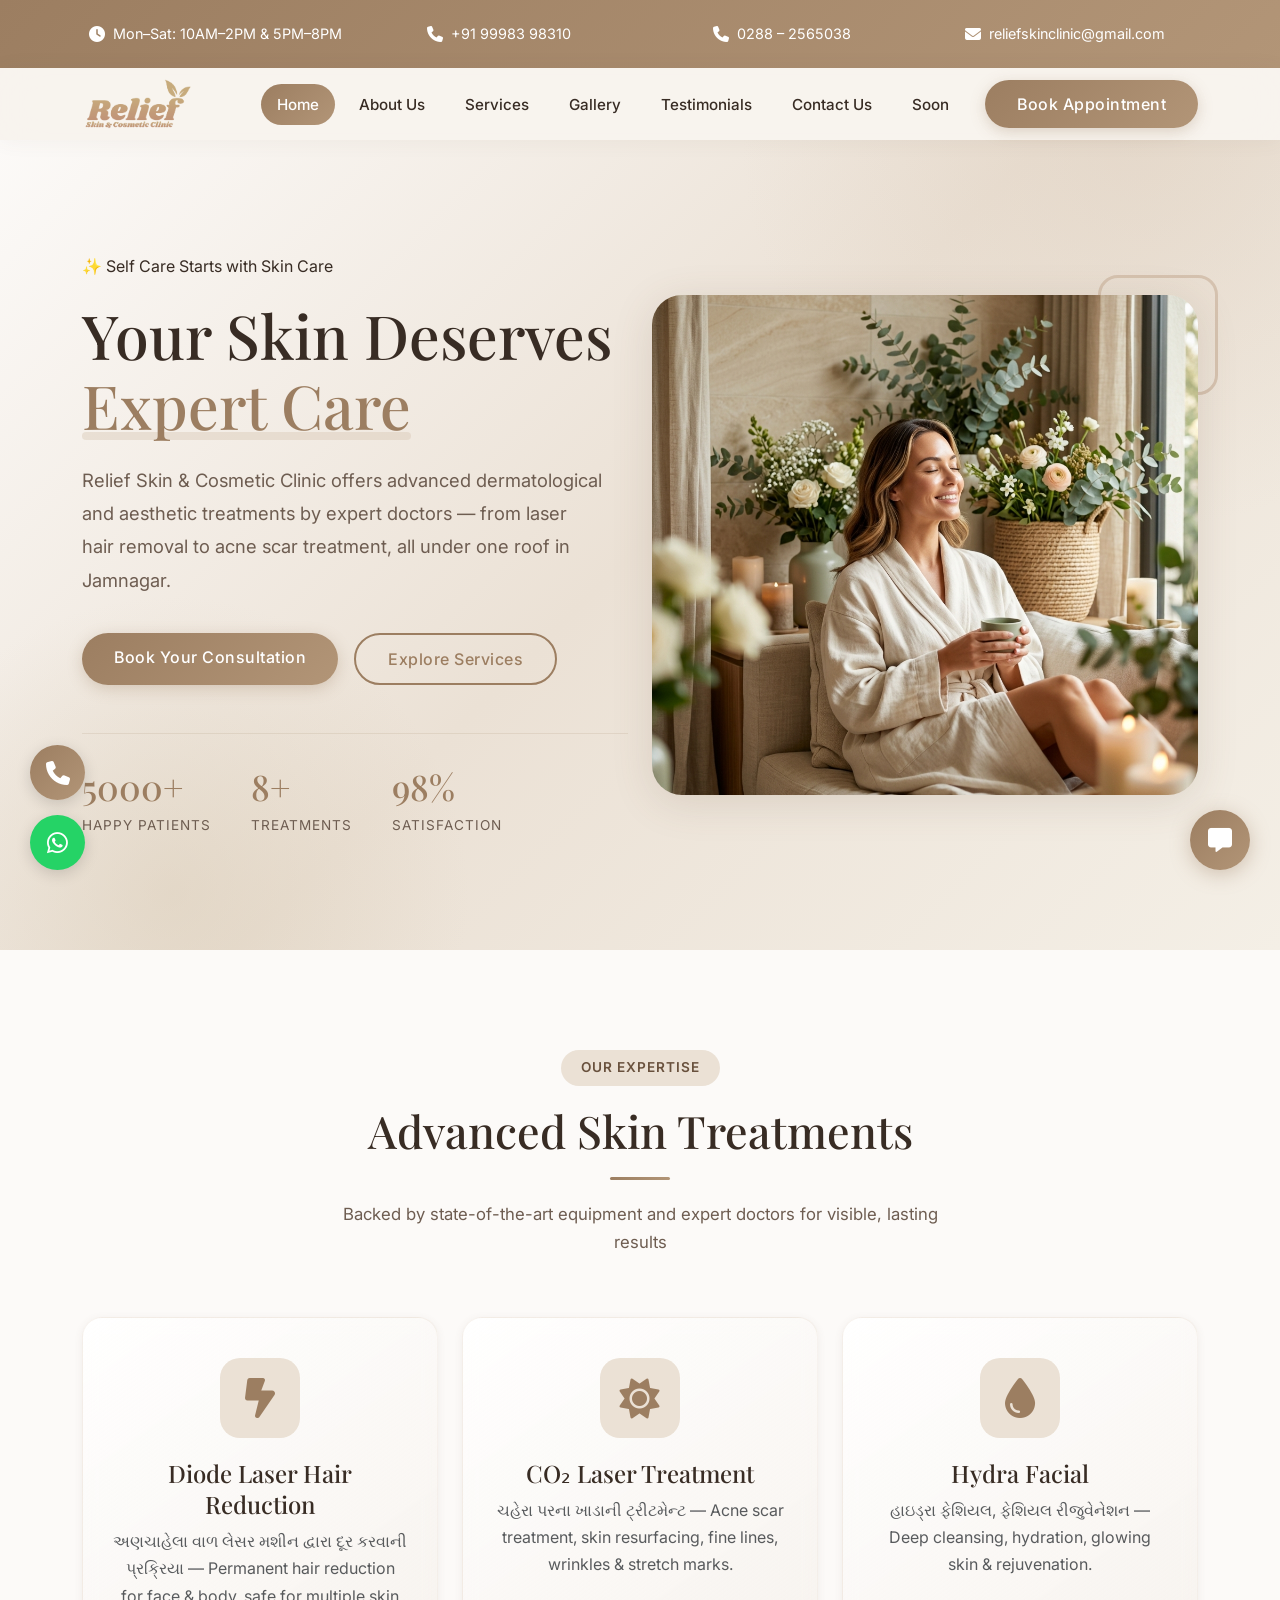
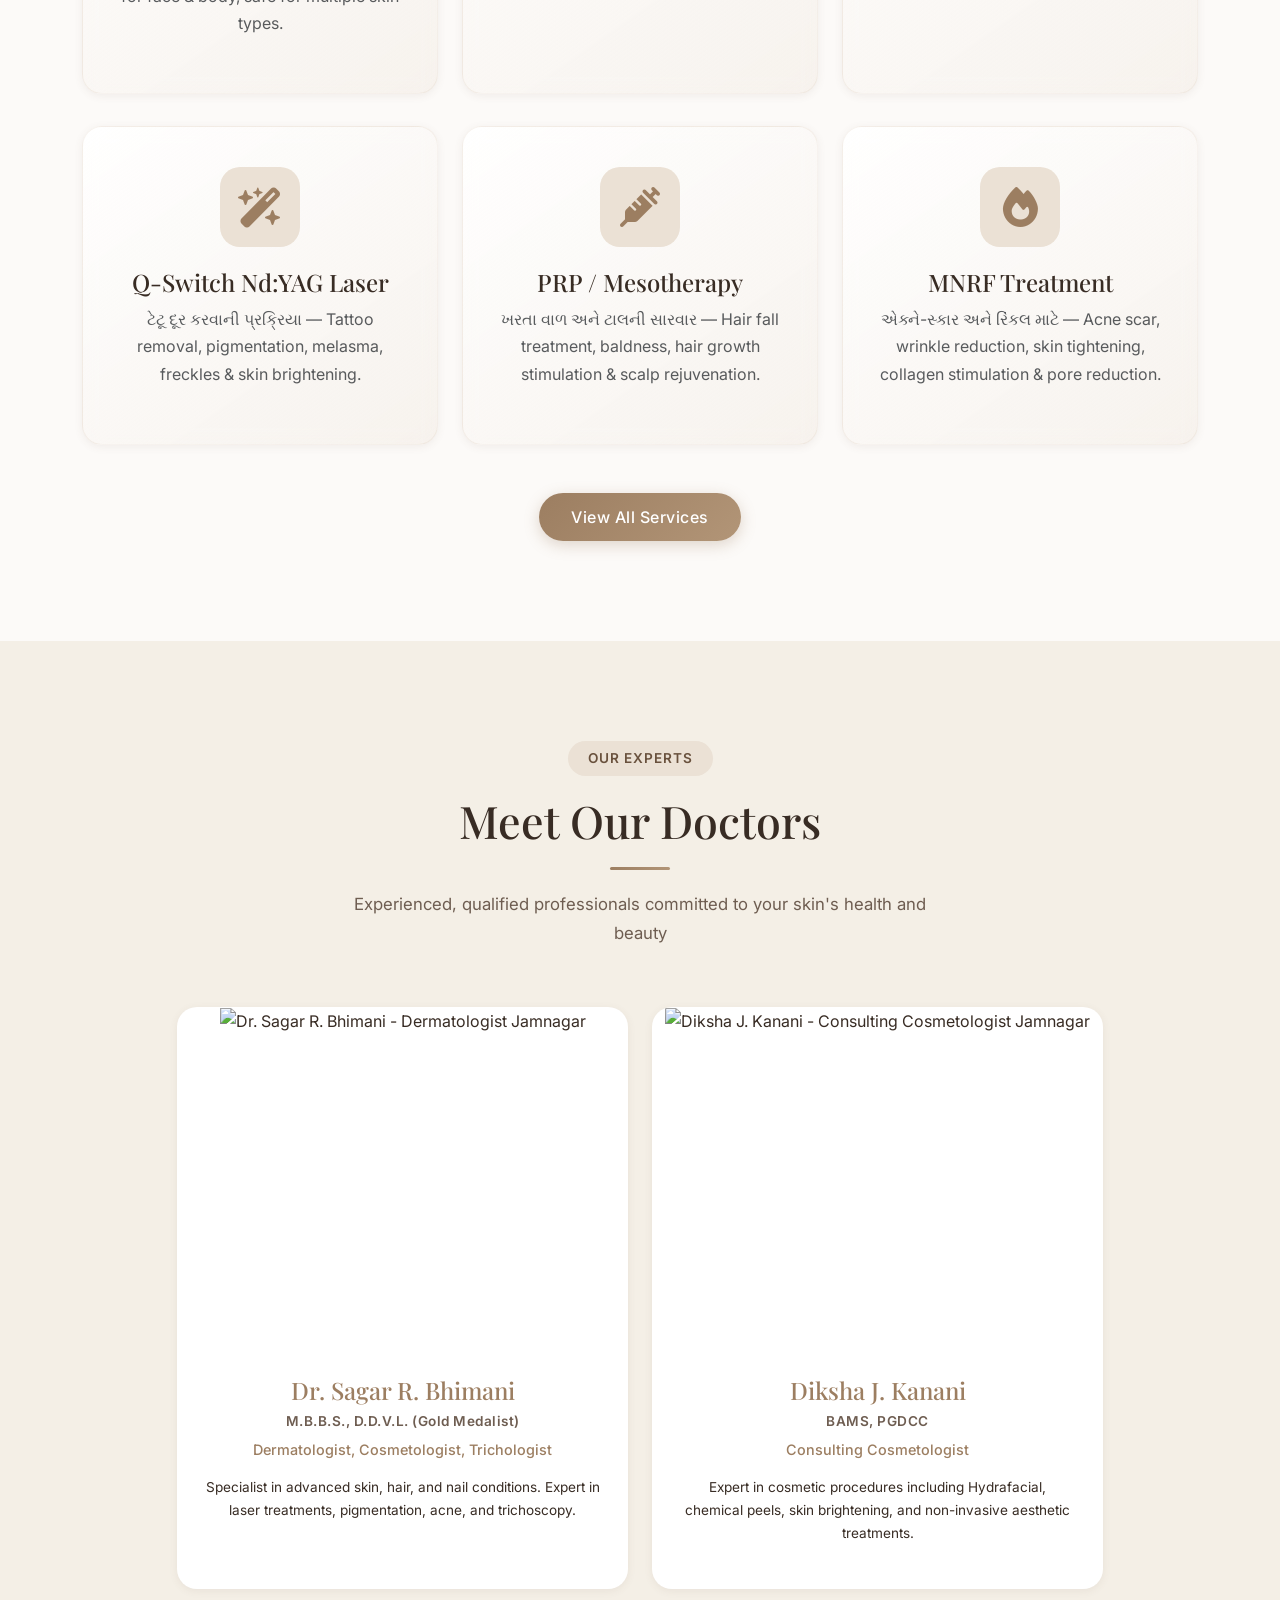
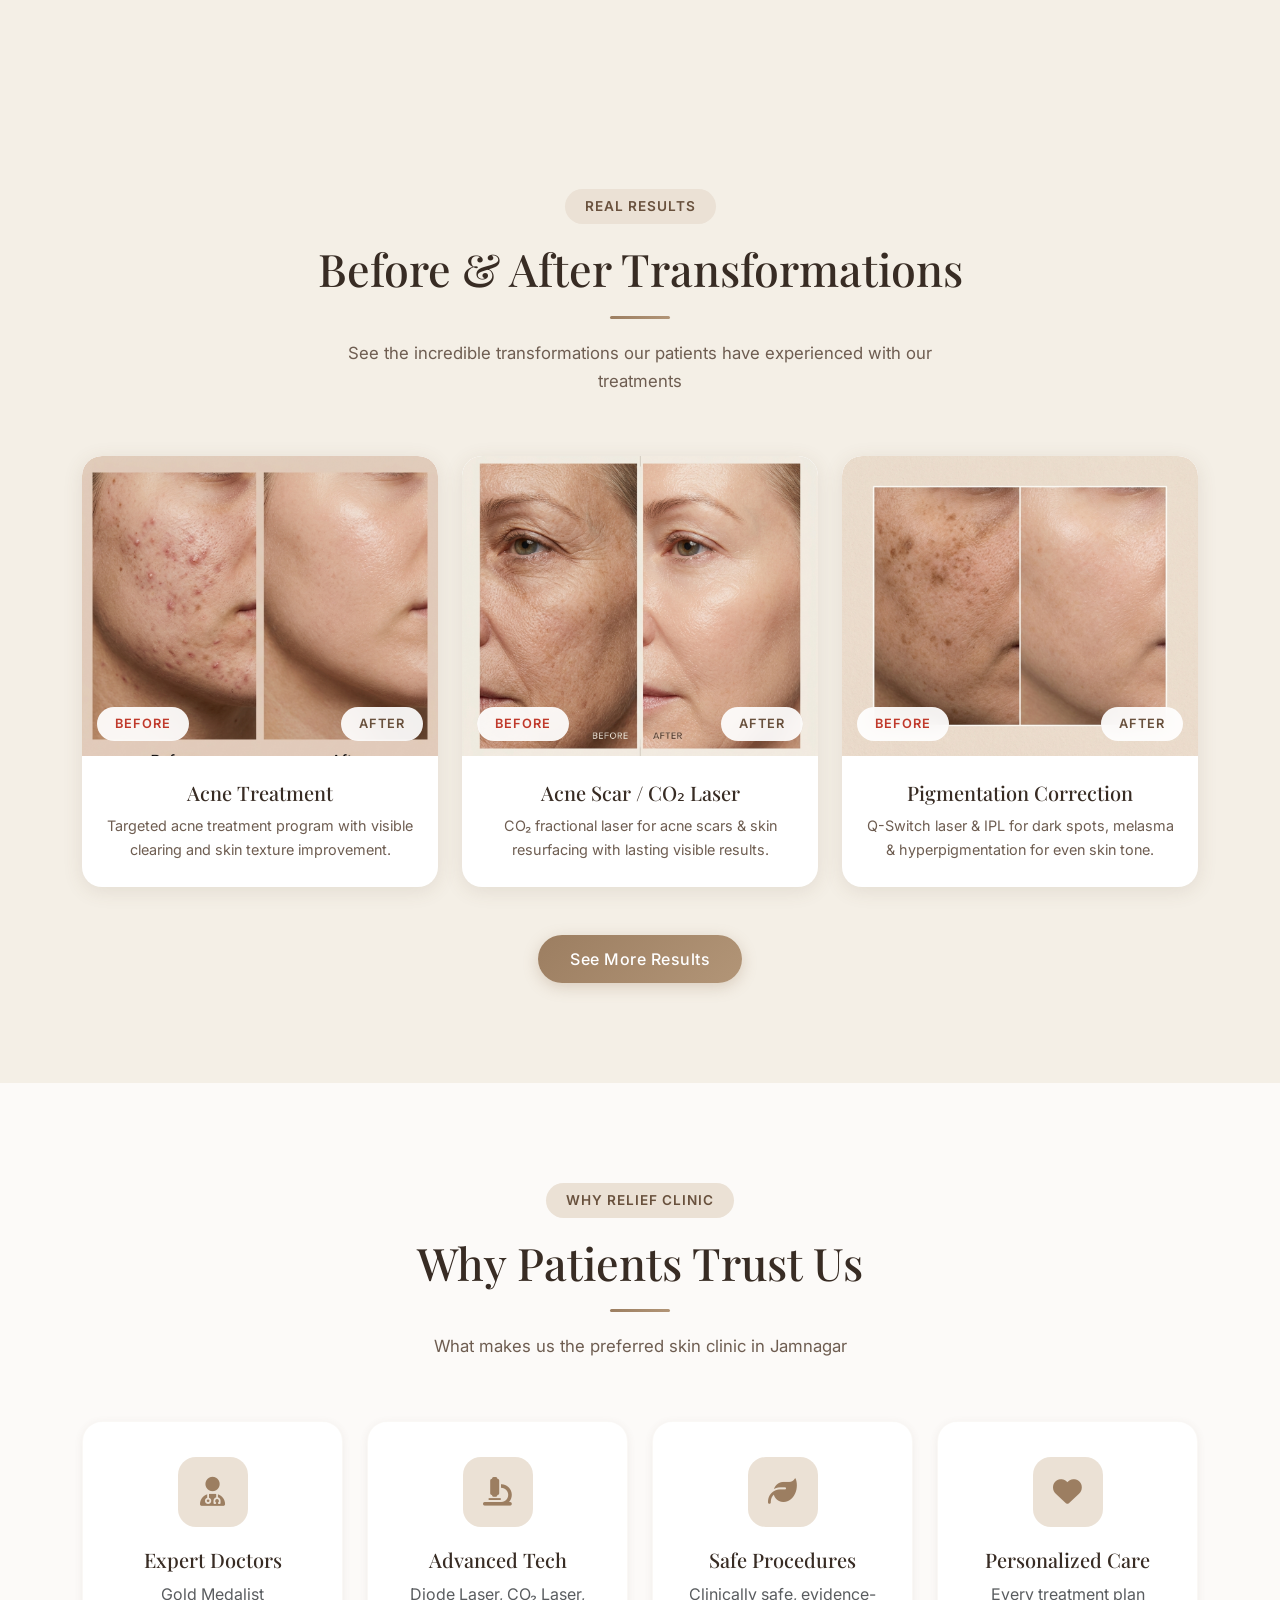
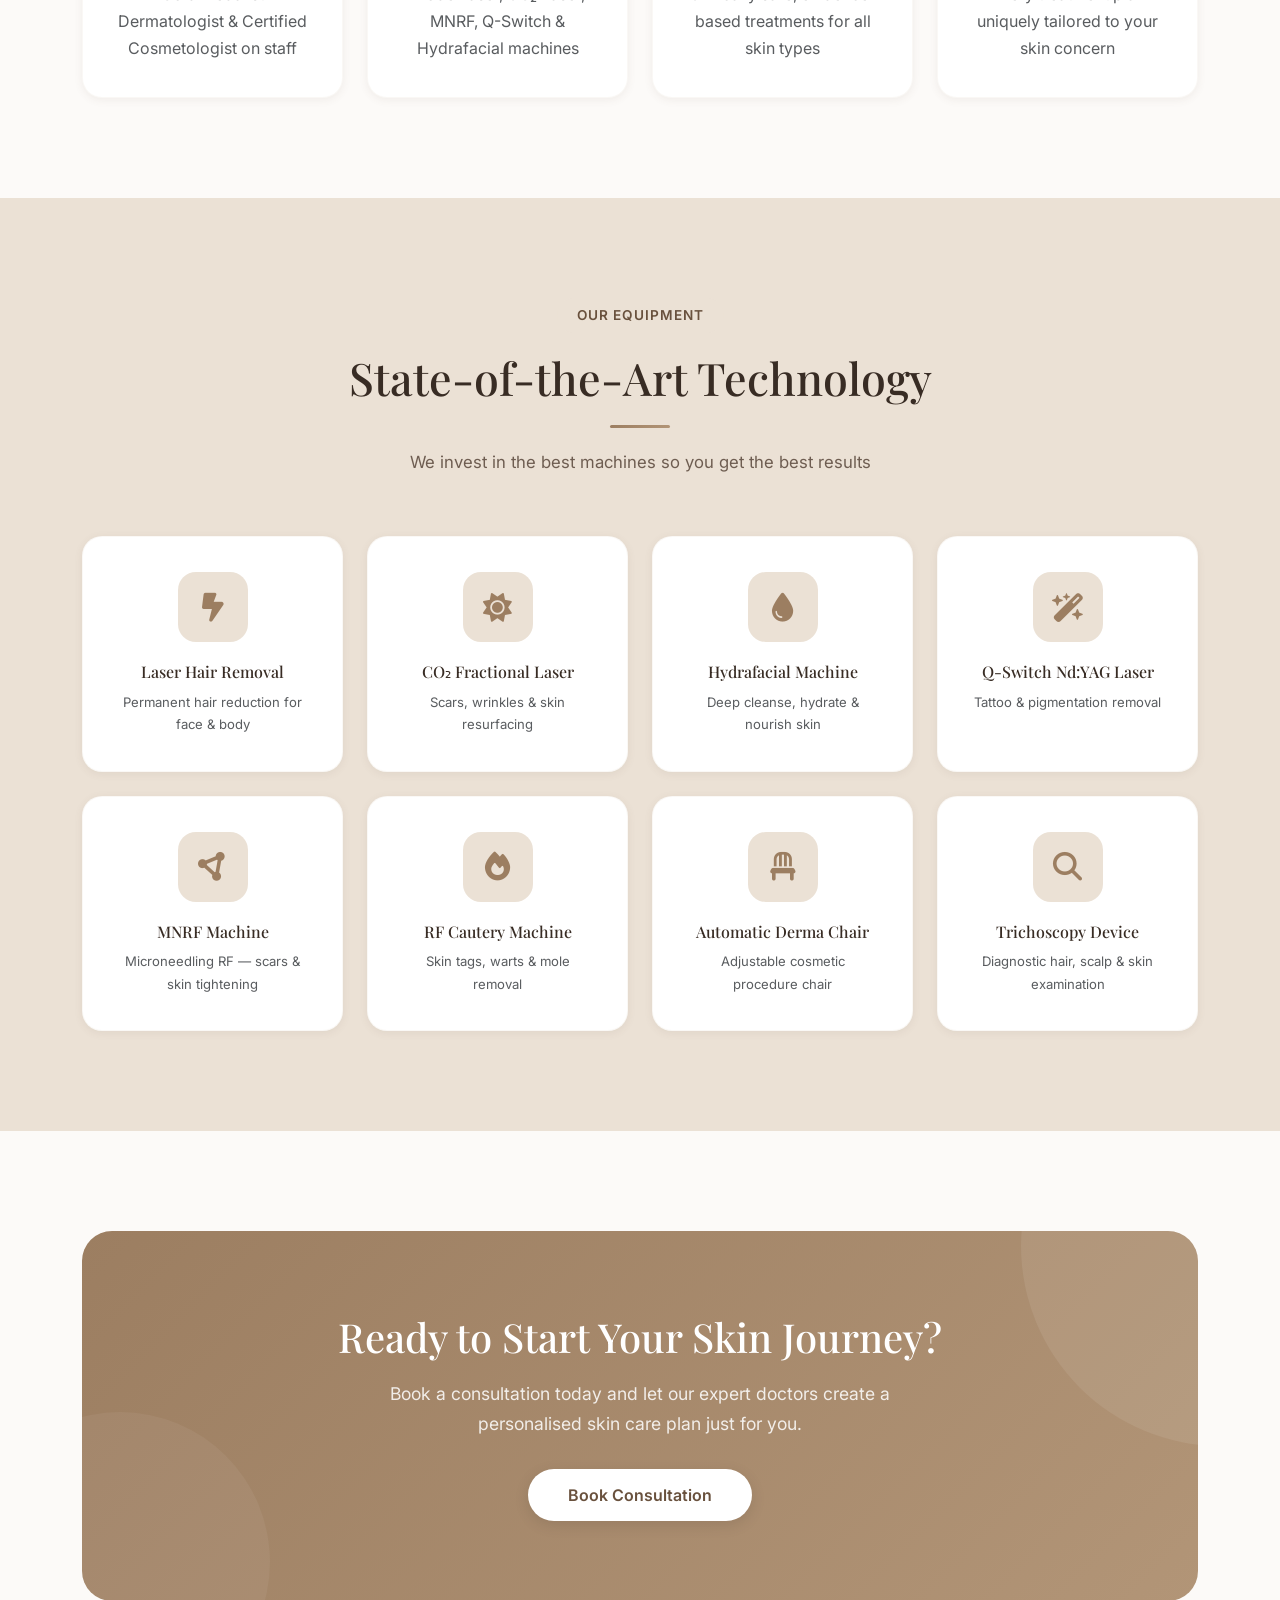
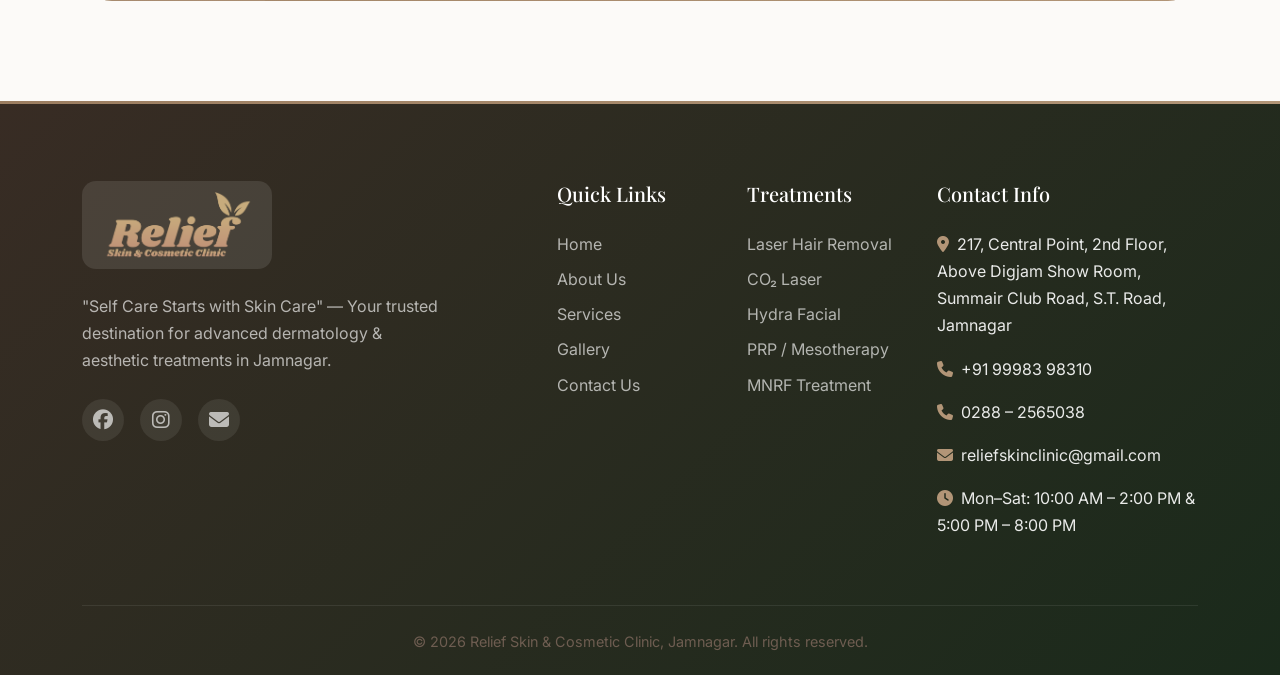
==== commit 161dd8d4: "Page" ====
--- a/index.html
+++ b/index.html
@@ -107,6 +107,9 @@
             </li>
             <li class="nav-item">
               <a class="nav-link" href="contact.html">Contact Us</a>
+            </li>
+             <li class="nav-item">
+              <a class="nav-link" href="coming-soon.html">Soon</a>
             </li>
           </ul>
           <div class="d-flex ms-lg-3 mt-3 mt-lg-0">
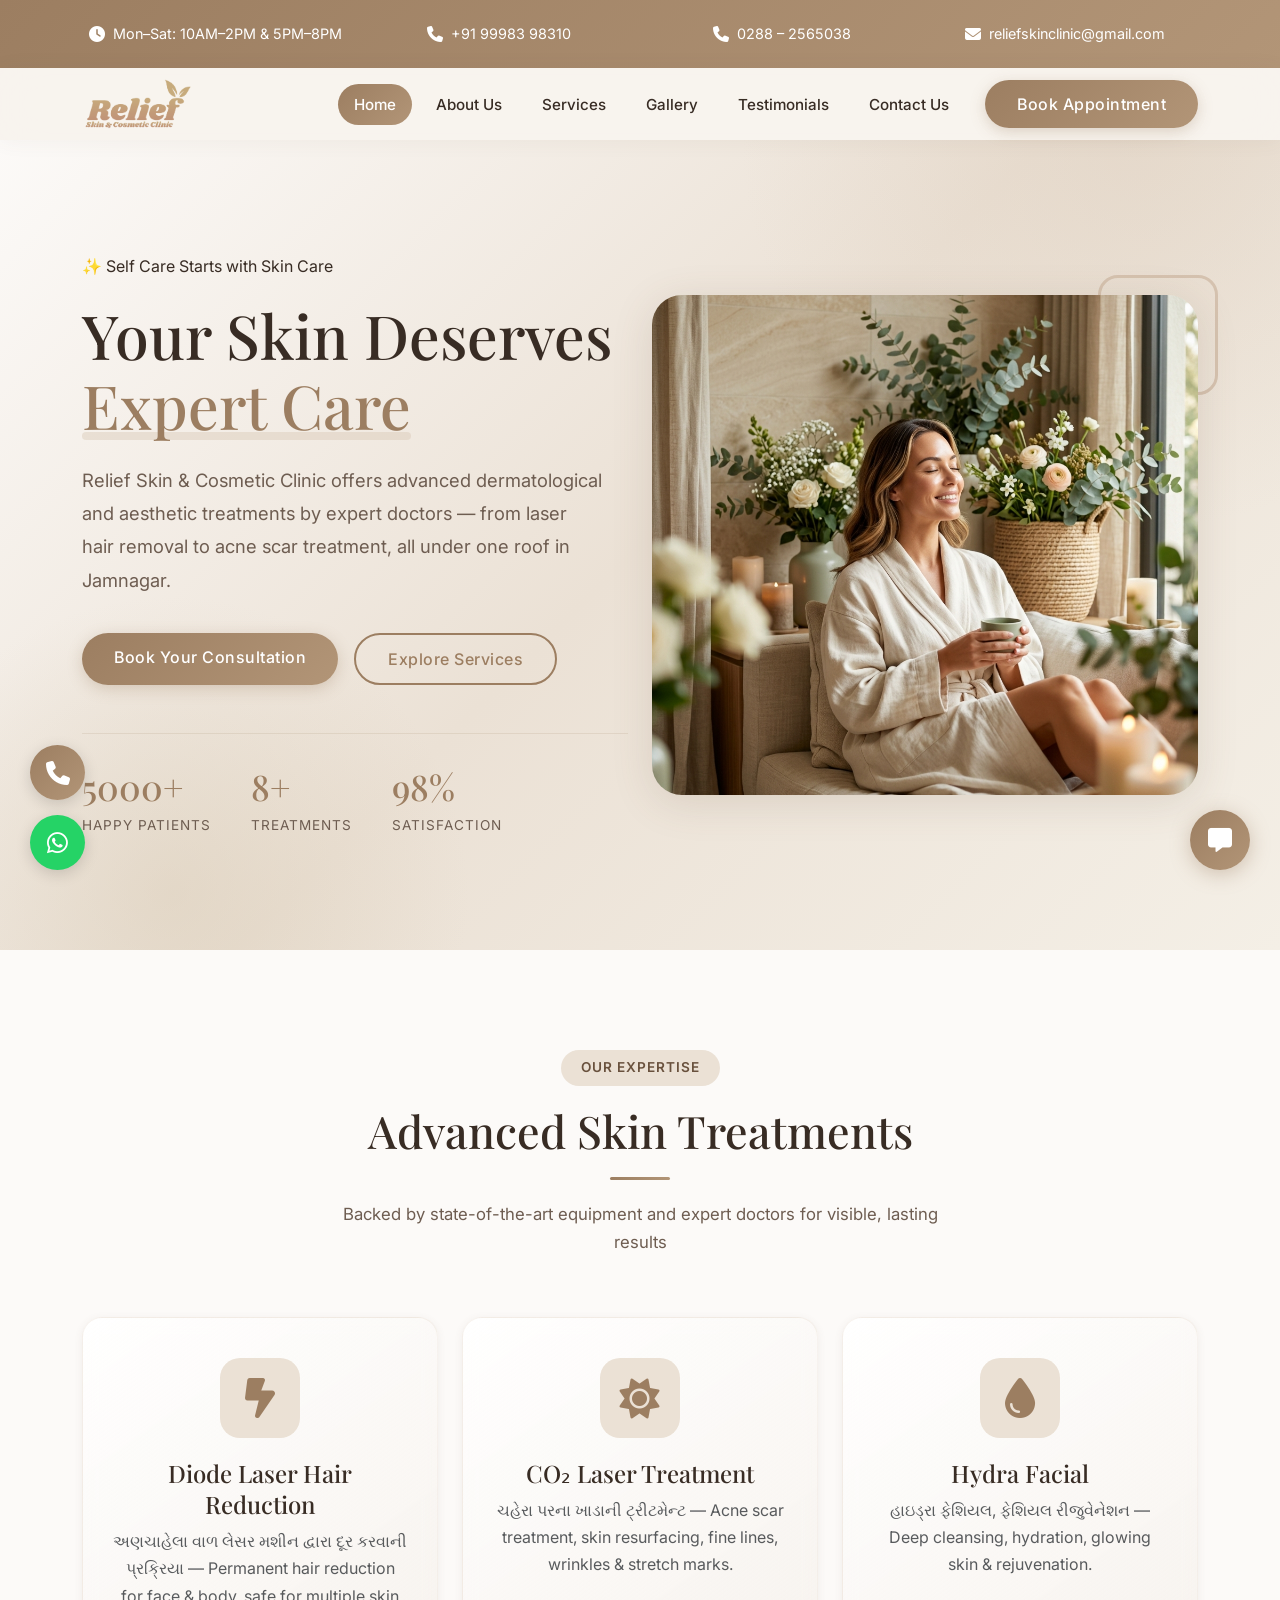
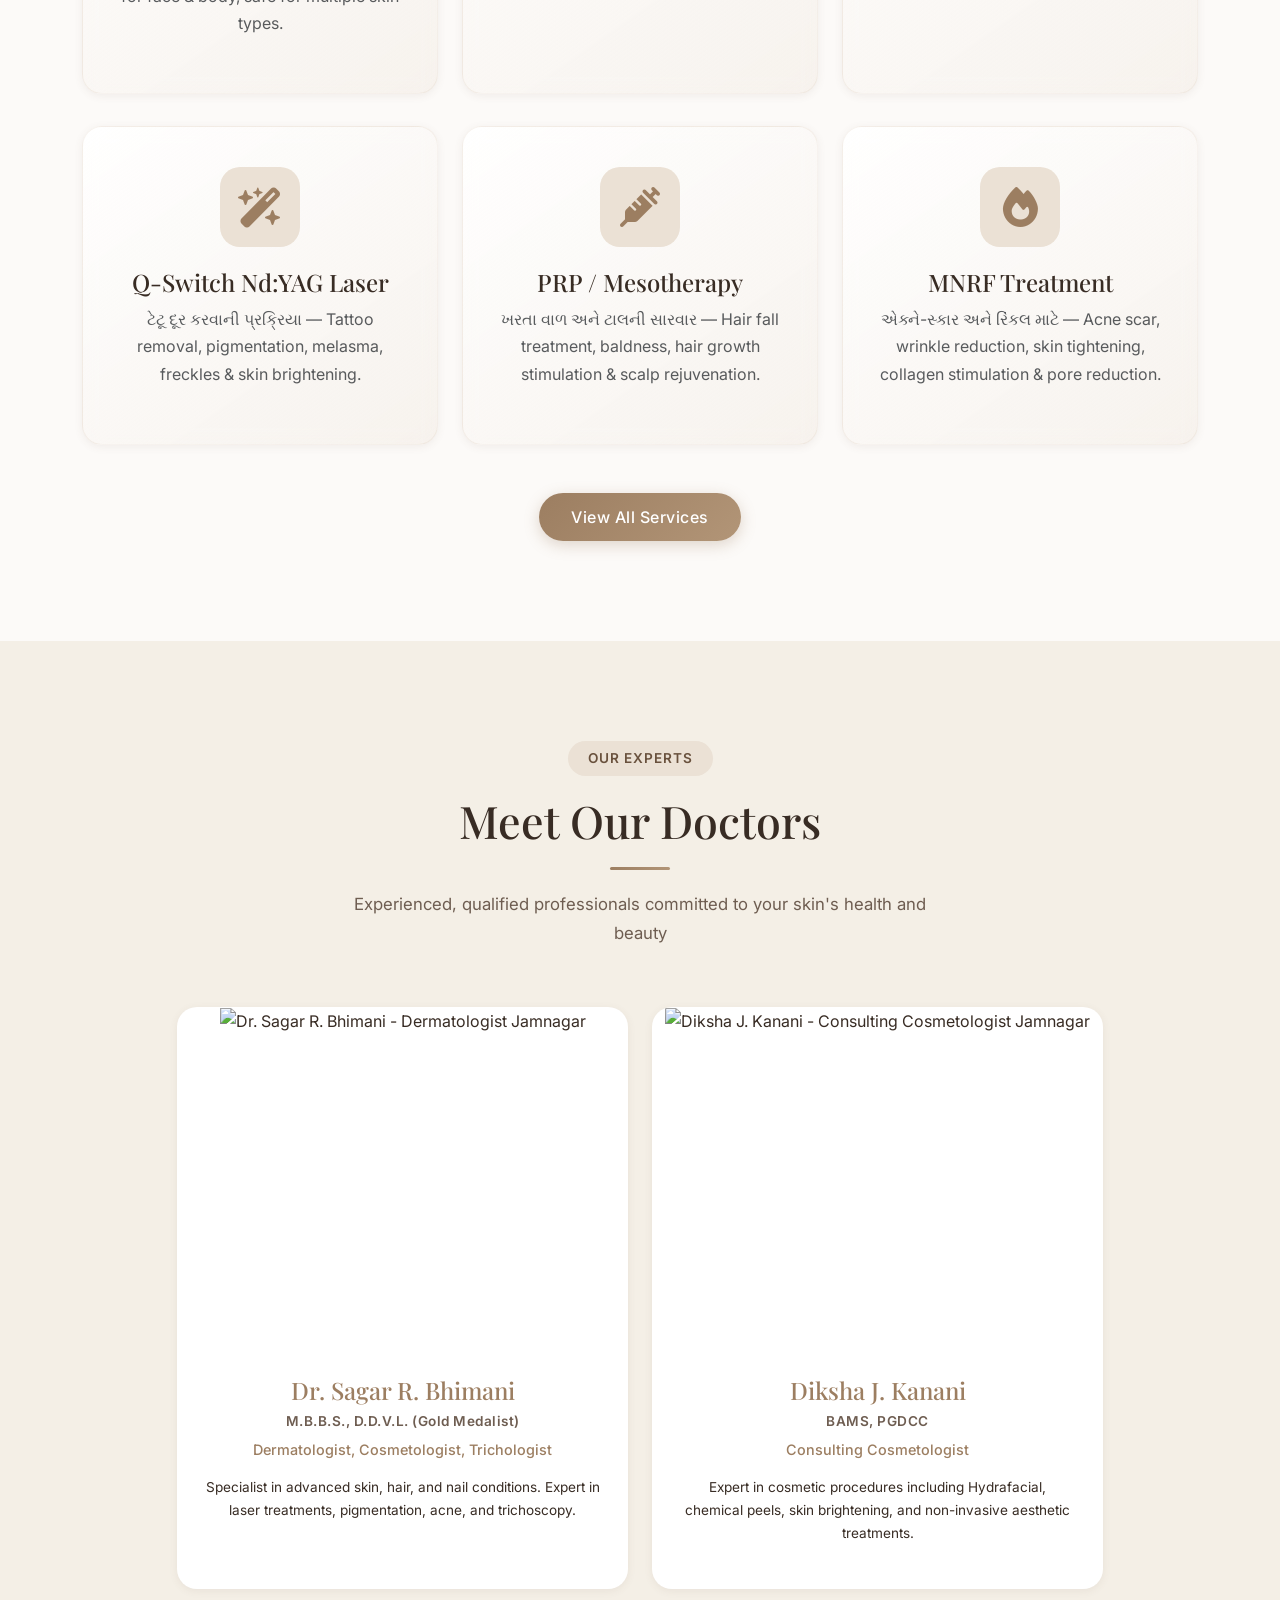
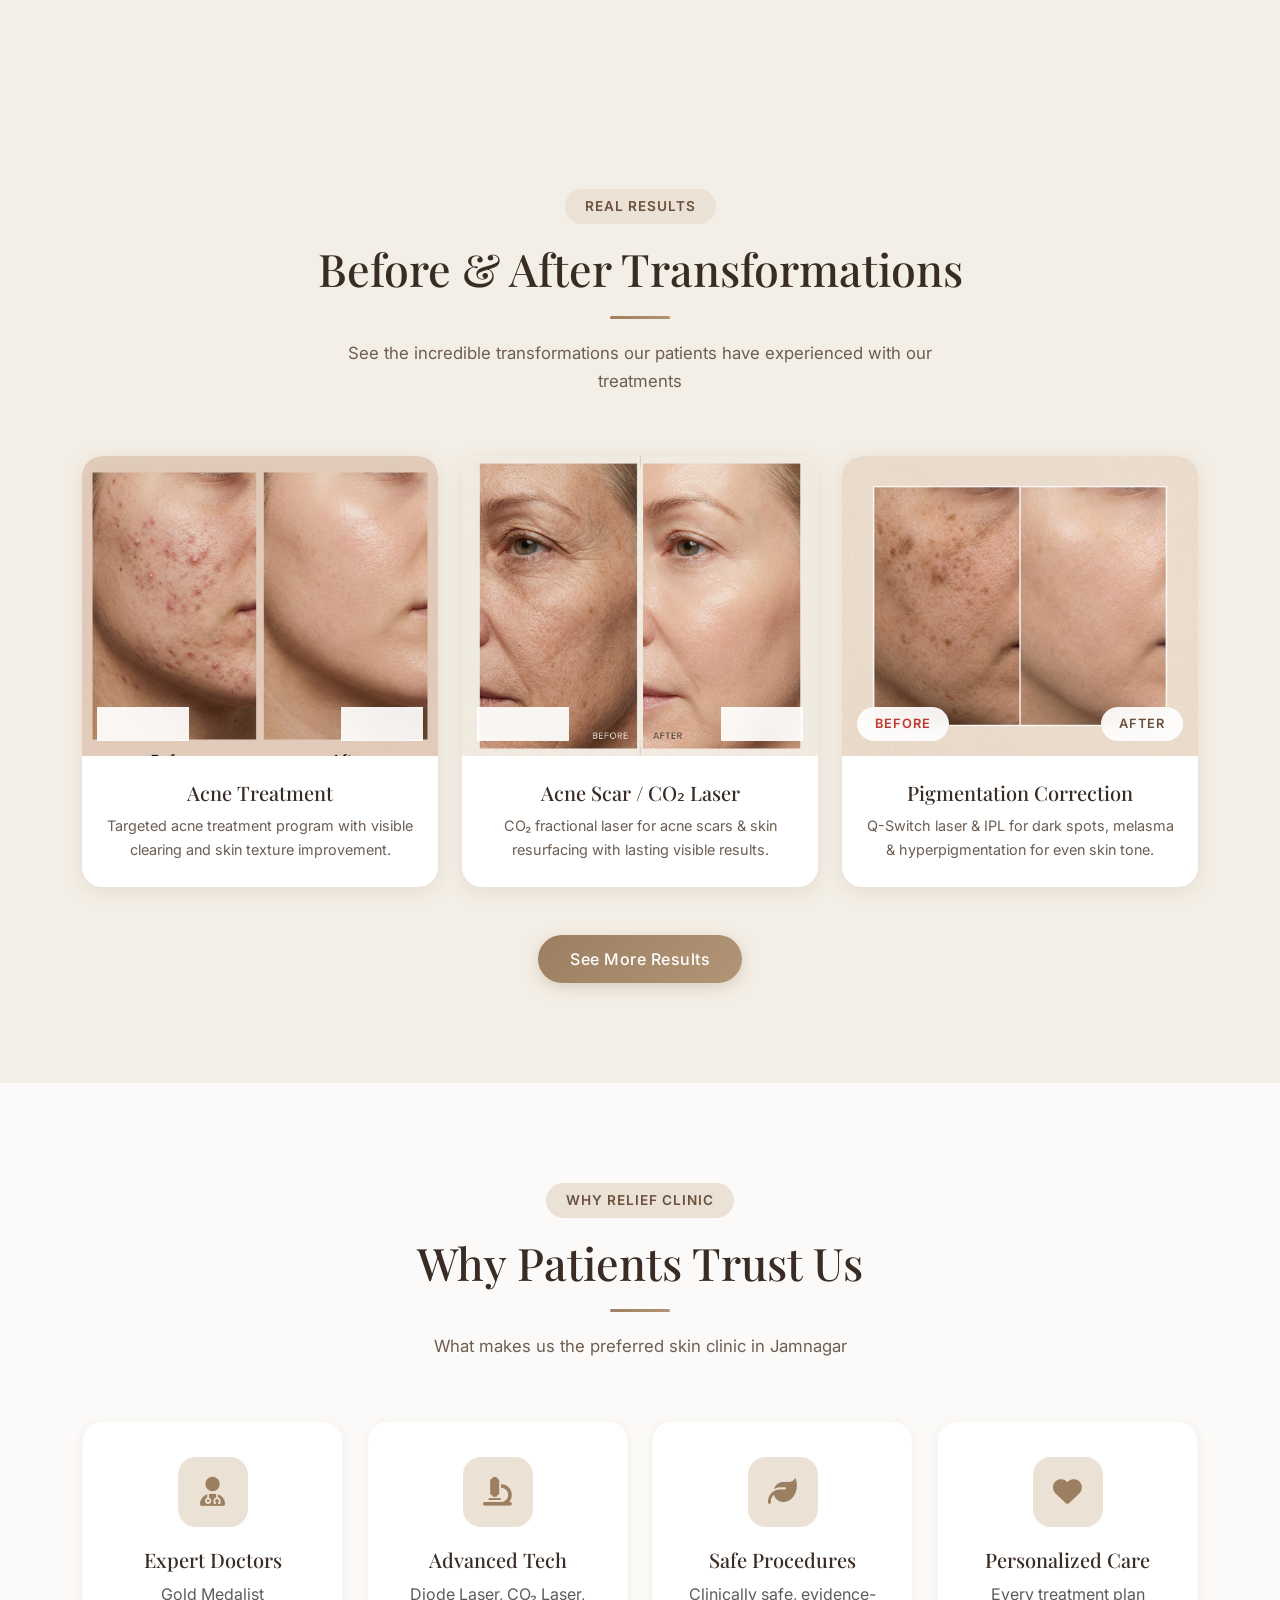
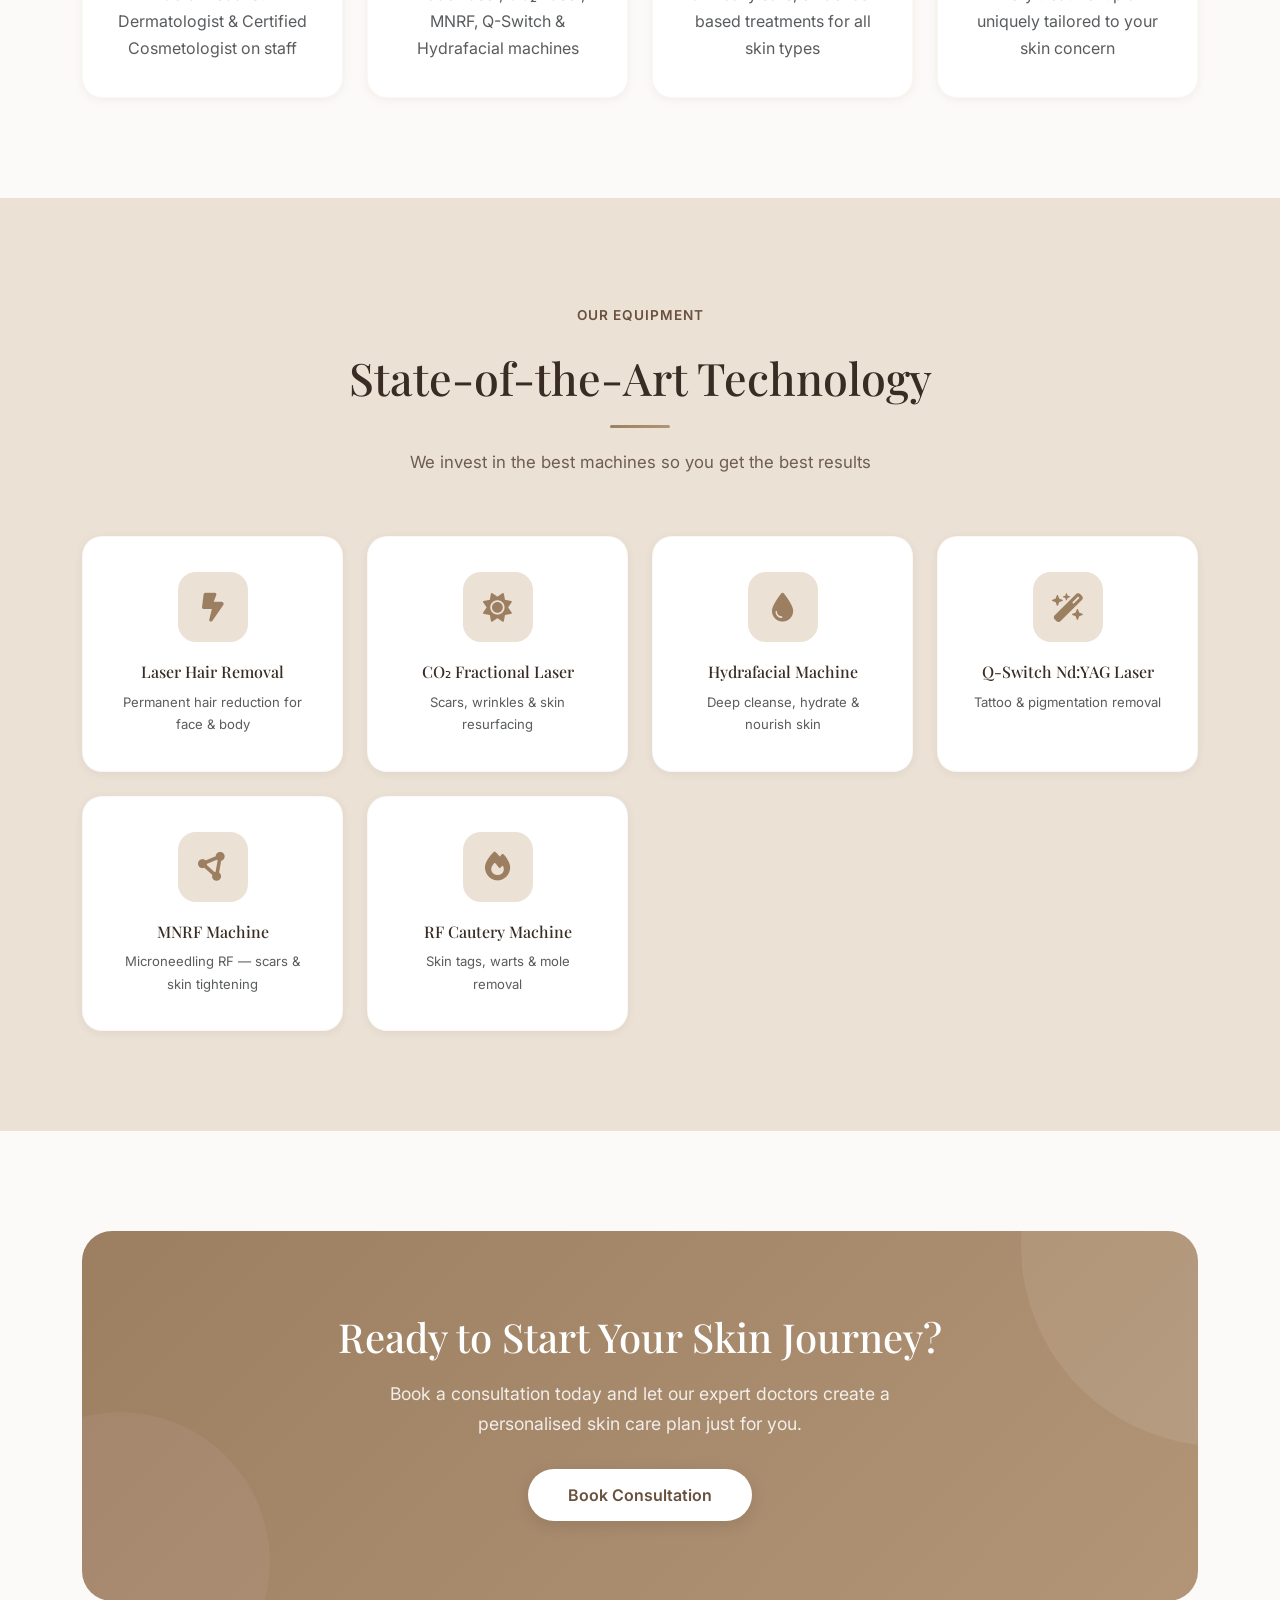
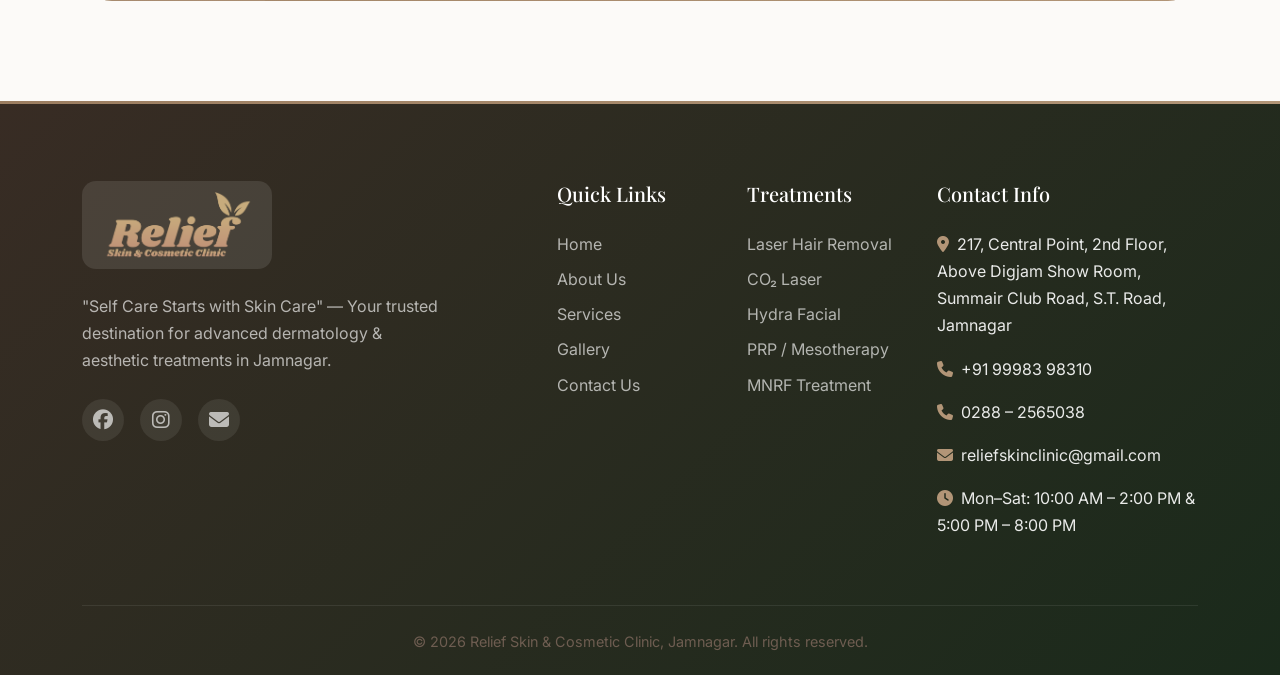
==== commit ef7bc384: "REMOVE THINGS" ====
--- a/index.html
+++ b/index.html
@@ -108,9 +108,7 @@
             <li class="nav-item">
               <a class="nav-link" href="contact.html">Contact Us</a>
             </li>
-             <li class="nav-item">
-              <a class="nav-link" href="coming-soon.html">Soon</a>
-            </li>
+            
           </ul>
           <div class="d-flex ms-lg-3 mt-3 mt-lg-0">
             <a href="appointment.html" class="btn btn-primary-custom"
